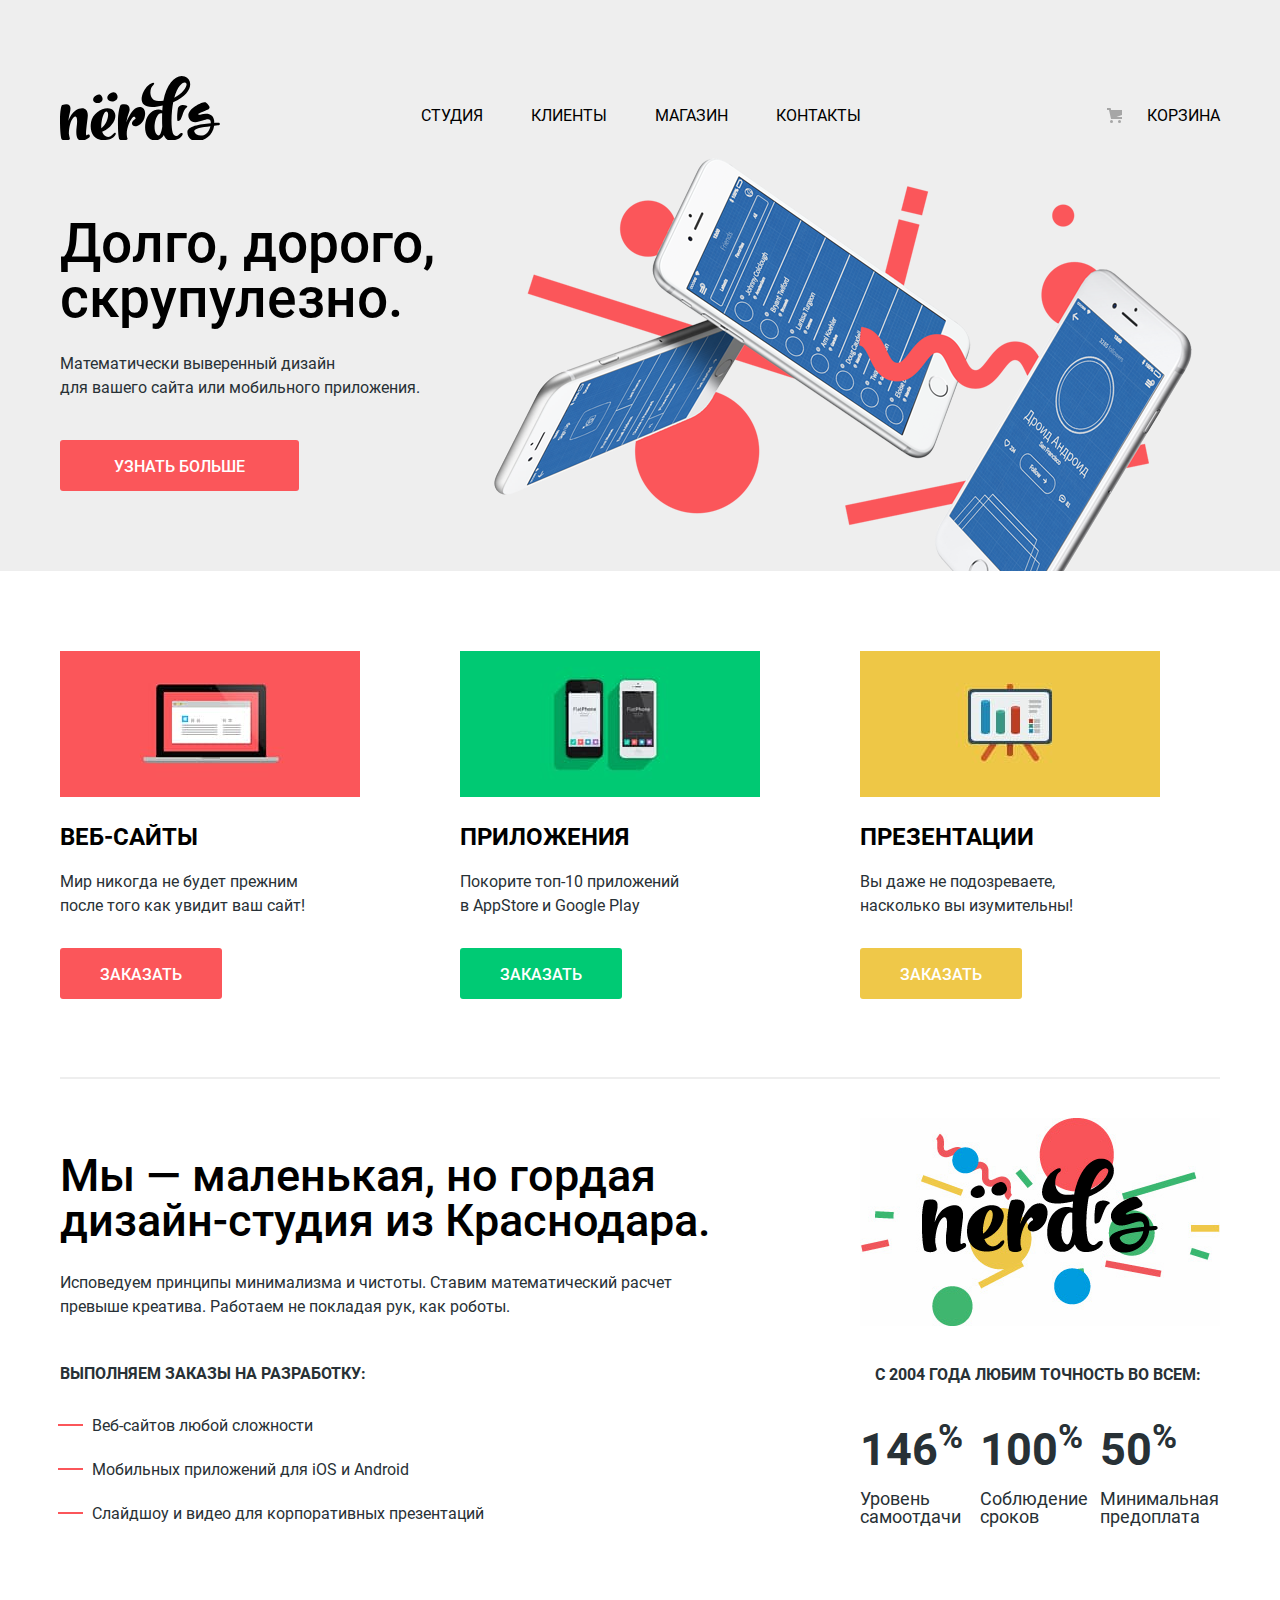
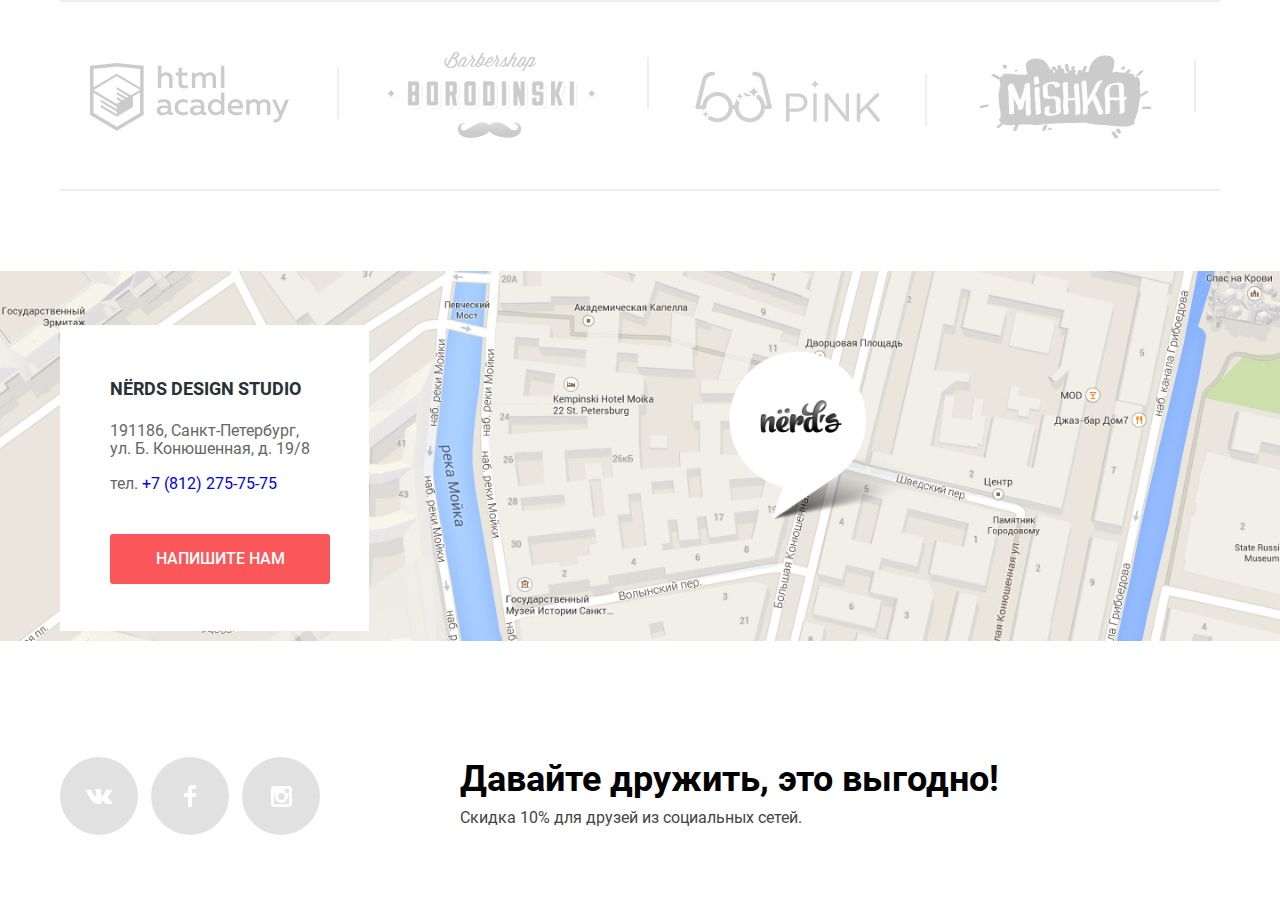
==== index.html @ da003e06 "Доработал index" ====
<!DOCTYPE html>
<html class="page" lang="ru">

<head>
  <meta charset="utf-8">
  <title>HTML Academy: Нёрдс</title>
  <link href="css/normalize.css" rel="stylesheet">
  <link href="css/style.css" rel="stylesheet">
</head>

<body class="page-body">
  <header class="main-header">
    <nav class="main-header__nav">
      <a class="main-header__logo">
        <img src="img/nerds-logo.svg" width="160" height="65" alt="Логотип нердс">
      </a>
      <ul class="main-nav">
        <li class="main-nav__item"><a class="main-nav__link" href="#">Студия</a></li>
        <li class="main-nav__item"><a class="main-nav__link" href="#">Клиенты</a></li>
        <li class="main-nav__item"><a class="main-nav__link" href="catalog.html">Магазин</a></li>
        <li class="main-nav__item"><a class="main-nav__link" href="#">Контакты</a></li>
      </ul>
      <a class="main-nav__user-cart main-nav__link" href="#">Корзина</a>
    </nav>
    <h1 class="visually-hidden">NЁRDS DESIGN STUDIO</h1>
    <!--здесь будет карусель-->
    <div class="carousel container">
      <!--Слайд 1-->
      <div class="carousel__slide carousel__slide-1">
        <div class="carousel__slide-content">
          <h2 class="carousel__slide-title">Долго, дорого, скрупулезно.</h2>
          <p class="carousel__slide-text">Математически выверенный дизайн<br> для&nbspвашего сайта или мобильного приложения.</p>
          <a class="button button--carousel" href="#">Узнать больше</a>
        </div>
      </div>
      <!--Слайд 2-->
      <div class="carousel__slide carousel__slide-2 visually-hidden">
        <div class="carousel__slide-content">
          <h2 class="carousel__slide-title">Любим математику как никто другой</h2>
          <p class="carousel__slide-text">Никакого креатива, только математические формулы для&nbspрасчета идеальных пропорций</p>
          <a class="button button-carousel" href="#">Узнать больше</a>
        </div>
      </div>
      <!--Слайд 3-->
      <div class="carousel__slide carousel__slide-3 visually-hidden">
        <div class="carousel__slide-content">
          <h2 class="carousel__slide-title">Только ночь, только хардкор</h2>
          <p class="carousel__slide-text">Работать днем, как все? Мы против этого. Ближе к&nbspполуночи работа только начинается.</p>
          <a class="button button-carousel" href="#">Узнать больше</a>
        </div>
      </div>
    </div>
  </header>

  <main class="container">

    <section class="works">
      <h2 class="visually-hidden">Виды работ</h2>
      <ul class="works__list">
        <li class="works__list-item works__list-item--web">
          <img class="works__list-img" src="img/illustration-1.jpg" width="300" height="146" alt="Веб-сайт">
          <h3 class="works__list-title">Веб-сайты</h3>
          <p class="works__list-text">Мир никогда не&nbspбудет прежним после того как увидит ваш сайт!</p>
          <a class="button button--web" href="#">Заказать</a>
        </li>
        <li class="works__list-item works__list-item--app">
          <img class="works__list-img" src="img/illustration-2.jpg" width="300" height="146" alt="Приложения на смартфонах">
          <h3 class="works__list-title">Приложения</h3>
          <p class="works__list-text">Покорите топ-10 приложений в&nbspAppStore и Google Play</p>
          <a class="button button--app" href="#">Заказать</a>
        </li>
        <li class="works__list-item works__list-item--presentation">
          <img class="works__list-img" src="img/illustration-3.jpg" width="300" height="146" alt="Презентация">
          <h3 class="works__list-title">Презентации</h3>
          <p class="works__list-text">Вы даже не&nbspподозреваете, насколько вы изумительны!</p>
          <a class="button button--presentation" href="#">Заказать</a>
        </li>
      </ul>
    </section>
    <div class="content-wrapper">
      <section class="description">
        <h2 class="visually-hidden">Описание</h2>

        <p class="description__title">Мы — маленькая, но гордая дизайн-студия из Краснодара.</p>
        <p class="description__text">Исповедуем принципы минимализма и чистоты. Ставим математический расчет превыше креатива. Работаем не покладая рук, как роботы.</p>
        <h3 class="description__list-title">Выполняем заказы на разработку:</h3>
        <ul class="description__list">
          <li class="description__list-item">Веб-сайтов любой сложности</li>
          <li class="description__list-item">Мобильных приложений для iOS и Android</li>
          <li class="description__list-item">Слайдшоу и видео для корпоративных презентаций</li>
        </ul>
      </section>
      <section class="features">
        <h2 class="visually-hidden">Преимущества</h2>
        <img class="features__img" src="img/nerds-illustration.png" width="360" height="208" alt="">
        <p class="features__title">С 2004 года любим точность во всем:</p>
        <ul class="features__list">
          <li class="features__list__item">
            <p class="features__list__grade">146<sup>%</%sup>
            </p>
            <p class="features__text">Уровень самоотдачи</p>
          </li>
          <li class="features__list__item">
            <p class="features__list__grade">100<sup>%</%sup>
            </p>
            <p class="features__text">Соблюдение сроков</p>
          </li>
          <li class="features__list__item">
            <p class="features__list__grade">50<sup>%</%sup>
            </p>
            <p class="features__text">Минимальная предоплата</p>
          </li>
        </ul>
      </section>
    </div>

    <section class="partners">
      <h2 class="visually-hidden">Ссылки на партнеров</h2>
      <ul class="partners__list">
        <li class="partners__list-item"><a class="partners__link" href="https://htmlacademy.ru/intensive/htmlcss"><img src="img/html-academy-logo.png" width="199" height="68" alt="Логотип HTML academy"></a></li>
        <li class="partners__list-item"><a class="partners__link" href="#"><img class="partners__img" src="img/borodinski-logo.png" width="209" height="90" alt="Логотип барбершоп Бородинский"></a></li>
        <li class="partners__list-item"><a class="partners__link" href="#"><img src="img/pink-app-logo.png" width="185" height="52" alt="Логотип Pink"></a></li>
        <li class="partners__list-item"><a class="partners__link" href="#"><img src="img/mishka-logo.png" width="173" height="84" alt="Логотип Mishka"></a>
        <li>
      </ul>
    </section>
  </main>

  <footer class="main-footer">
    <section class="contacts">
      <h2 class="visually-hidden">Контакты</h2>
      <div class="contacts__map">
        <!-- map -->
      </div>
      <div class="container">
        <div class="contacts__wrapper">
          <p class="contacts__title">Nёrds design studio</p>
          <p class="contacts__text">191186, Санкт-Петербург, <br>
            ул. Б. Конюшенная, д. 19/8</p>
          <p class="contacts__text">тел. <a class="contacts__phone" href="tel:+78122757575">+7 (812) 275-75-75</a></p>
          <a class="button contacts__button" href="#">Напишите нам</a>
        </div>
      </div>
    </section>

    <section class="social container">
      <h2 class="visually-hidden">Соцсети</h2>
      <ul class="social__links">
        <li class="social__links-item"><a class="social__links-link" href="https://vk.com" aria-label="ВКонтакте"><svg class="social__links-icon" width="27" height="15" fill="none" xmlns="http://www.w3.org/2000/svg">
              <path
                d="M16.138 11.51c.956-.309 2.18 2.04 3.483 2.939.978.681 1.727.534 1.727.534l3.473-.05s1.815-.112.957-1.554c-.071-.12-.503-1.069-2.585-3.022-2.177-2.043-1.882-1.712.739-5.244 1.597-2.153 2.236-3.468 2.036-4.028-.192-.539-1.365-.399-1.365-.399L20.69.713c-.381.001-.704.119-.851.515-.003.004-.621 1.666-1.445 3.079-1.741 2.989-2.436 3.148-2.724 2.961-.661-.433-.494-1.737-.494-2.664 0-2.897.432-4.105-.846-4.417-.427-.104-.739-.172-1.828-.182-1.392-.021-2.574 0-3.244.329-.445.223-.786.712-.579.74.26.035.843.16 1.155.586.401.552.389 1.789.389 1.789s.229 3.411-.54 3.834c-.528.29-1.25-.302-2.803-3.016-.793-1.388-1.392-2.922-1.392-2.922s-.116-.285-.326-.441c-.25-.185-.6-.244-.6-.244L.848.684S.29.7.085.946c-.182.218-.015.668-.015.668s2.909 6.881 6.203 10.347c3.02 3.182 6.452 2.971 6.452 2.971h1.555s.469-.054.709-.312c.224-.24.214-.691.214-.691s-.031-2.109.935-2.419z"
                fill="#fff" />
            </svg></a></li>


        <li class="social__links-item"><a class="social__links-link" href="https://www.facebook.com" aria-label="Facebook"><svg class="social__links-icon" width="12" height="22" fill="none" xmlns="http://www.w3.org/2000/svg">
              <path d="M12 4V0H8a4 4 0 00-4 4v4H0v4h4v10h4V12h4V8H8V4h4z" fill="#fff" />
            </svg></a></li>
        <li class="social__links-item"><a class="social__links-link insta-icon" href="https://www.instagram.com" aria-label="Instagram"><svg class="social__links-icon" width="21" height="21" fill="none" xmlns="http://www.w3.org/2000/svg">
              <path fill-rule="evenodd" clip-rule="evenodd"
                d="M3 0h15c1.65 0 3 1.35 3 3v15c0 1.65-1.35 3-3 3H3c-1.65 0-3-1.35-3-3V3c0-1.65 1.35-3 3-3zm11 10.5C14 8.57 12.43 7 10.5 7S7 8.57 7 10.5 8.57 14 10.5 14s3.5-1.57 3.5-3.5zM3 18V9h1.181c-.118.491-.18.995-.181 1.5a6.5 6.5 0 1013 0 6.451 6.451 0 00-.181-1.5H18v9H3zM14 7h4V3h-4v4z"
                fill="#fff" />
            </svg></a></li>

      </ul>
      <section class="social__offer">
        <h2 class="visually-hidden">Скидки</h2>
        <p class="social__offer-title">Давайте дружить, это выгодно!</p>
        <p class="social__offer-text">Скидка 10% для друзей из социальных сетей.</p>
      </section>
    </section>
  </footer>

  <section class="feedback visually-hidden">
    <h2 class="feedback__title">Напишите нам</h2>
    <label class="feedback__label">Ваше имя:<input class="feedback__text" type="text" name="name" placeholder="Имя Фамилия" required></label>
    <label class="feedback__label">Ваш e-mail:<input class="feedback__text" type="email" name="email" placeholder="email@example.com" required></label>
    <label class="feedback__label">Текст письма:<textarea class="feedback__text feedback__textarea" name="message" placeholder="В свободной форме"></textarea></label>
    <button class="button button--feedback" type="submit">Отправить</button><button class="feedback__close" aria-label="Закрыть" type="button"></button>
  </section>

</body>

</html>
---- css/style.css ----
/* Fonts */
@font-face {
  font-family: 'Roboto';
  font-style: normal;
  font-weight: 400;
  src: local('Roboto Regular'), local('Roboto-Regular'),
    url('../fonts/roboto.woff2') format('woff2'),
    url('../fonts/roboto.woff') format('woff');
}

@font-face {
  font-family: 'Roboto';
  font-style: normal;
  font-weight: 500;
  src: local('Roboto Medium'), local('Roboto-Medium'),
    url('../fonts/robotomedium.woff2') format('woff2'),
    url('../fonts/robotomedium.woff') format('woff');
}

@font-face {
  font-family: 'Roboto';
  font-style: normal;
  font-weight: 700;
  src: local('Roboto Bold'), local('Roboto-Bold'),
    url('../fonts/robotobold.woff2') format('woff2'),
    url('../fonts/robotobold.woff') format('woff');
}

/* Variables */
:root {
  --black: #000000;
  --regular-text: #283136;
  --pagination-active: #D5D5D5;
  --pagination-hover: #DFDFDF;
  --pagination-shadow: rgba(0, 1, 1, 0.1);
  --bg-grey: #EEEEEE;
  --social-links: #E1E1E1;
  --white: #FFFFFF;
  --white-transparent: rgba(255, 255, 255, 0.3);
  --btn: #FB565A;
  --btn-focus: #E74246;
  --btn-active: #D7373B;
  --btn-app: #00CA74;
  --btn-app-focus: #00BC6C;
  --btn-app-active: #00AA62;
  --btn-pres: #EFC849;
  --btn-pres-focus: #EAB534;
  --btn-pres-active: #E5A722;
  --product-top: #4D4D4D;
  --product-transparent: rgba(77, 77, 77, 0.1);
  --contacts-text: #666666;
  --social-offer: #444444;
  --shadow-button: rgba(0, 1, 1, 0.1);
  --shadow-text: rgba(0, 0, 0, 0.25);
  --shadow-feedback: rgba(0, 1, 1, 0.75);
  --border-feedback: #D7DCDE;
}

/* General */
body {
  margin: 0;
  padding: 0;
  margin-bottom: 40px;
  font-family: 'Roboto', Arial, sans-serif;
  font-size: 16px;
  line-height: 24px;
  font-weight: 400;
  color: var(--regular-text);
  background-color: var(--white);
  background-position: top center;
}

a {
  text-decoration: none;
}

img {
  max-width: 100%;
  height: auto;
}

.page {
  height: 100%;
}

.page-body {
  min-height: 100%;
  display: grid;
  grid-template-rows: min-content 1fr min-content;
  align-content: start;
}

.page-body__title-wrapper {
  padding-top: 72px;
  padding-bottom: 108px;
}

.page-body__title {
  margin: 0;
  font-size: 55px;
  font-weight: 700;
  line-height: 55px;
  text-align: center;
}

.container {
  width: 1160px;
  margin: 0 auto;
  padding: 0 10px;
}

.visually-hidden {
  visibility: hidden;
  position: absolute;
  clip: rect(0 0 0 0);
  width: 1px;
  height: 1px;
  margin: -1px;
}

/*buttons and links*/
.button {
  margin: 0;
  padding: 17px 40px 15px;
  font: inherit;
  font-weight: 500;
  line-height: 18px;
  text-align: center;
  color: var(--white);
  text-transform: uppercase;
  background-color: var(--btn);
  border-radius: 3px;
}

.button:hover,
.button:focus {
  background-color: var(--btn-focus);
}

.button:active {
  color: var(--white-transparent);
  background-color: var(--btn-active);
  box-shadow: inset 0 3px 0 0 var(--pagination-shadow);
}

.button--carousel {
  padding: 17px 54px 15px;
}

.button--app {
  background-color: var(--btn-app);
}

.button--app:hover,
.button--app:focus {
  background-color: var(--btn-app-focus);
}

.button--app:active {
  color: var(--white-transparent);
  background-color: var(--btn-app-active);
}

.button--presentation {
  background-color: var(--btn-pres);
}

.button--presentation:hover,
.button--presentation:focus {
  background-color: var(--btn-pres-focus);
}

.button--presentation:active {
  color: var(--white-transparent);
  background-color: var(--btn-pres-active);
}

.form-filters__button {
  width: 260px;
  color: var(--black);
  background-color: var(--bg-grey);
}

.contacts__button {
  margin-top: 38px;
}

.pagination-button {
  width: 50px;
  height: 50px;
  margin: 0 4px;
  padding: 8px 16px;
  color: var(--black);
  text-align: center;
  text-transform: uppercase;
  background-color: var(--bg-grey);
  border-radius: 3px;
  align-items: center;
}

.form-filters__button:hover,
.pagination-button:hover {
  background-color: var(--pagination-hover);
}

.form-filters__button:active,
.pagination-button:active {
  color: rgba(var(--black), 0.3);
  background-color: var(--pagination-active);
}

/* header*/
.main-header {
  padding-top: 75px;
  margin-bottom: 80px;
  background-color: var(--bg-grey);
}

.main-header__nav {
  display: grid;
  grid-template-columns: min-content 1fr min-content;
  width: 1160px;
  margin: 0 auto;
  padding: 0 10px;
}

.main-header__logo {
  width: 160px;
  height: 65px;
}

.main-header__logo:active {
  opacity: 0.3;
}

.main-nav {
  width: 440px;
  display: flex;
  flex-wrap: wrap;
  justify-self: center;
  justify-content: space-between;
  align-items: center;
  margin: 0;
  padding: 17px 60px 0 0;
  color: var(--black);
  list-style: none;
}

.main-nav__link {
  color: var(--black);
  text-transform: uppercase;
}

.main-nav__link:hover,
.main-nav__link:focus {
  color: var(--btn);
}

.main-nav__link:active {
  color: var(--black);
  opacity: 0.3;
}

.main-nav__link--current {
  position: relative;
}

.main-nav__link--current::after {
  position: absolute;
  content: "";
  left: 0;
  bottom: -13px;
  width: 100%;
  border-bottom: 2px solid var(--btn);
}

.main-nav__user-cart {
  justify-self: flex-end;
  align-self: center;
  position: relative;
  padding-left: 25px;
  padding-top: 17px;
}

.main-nav__user-cart::before {
  content: "";
  position: absolute;
  left: -15px;
  top: 21px;
  width: 15px;
  height: 15px;
  background-image: url(../img/cart-icon.svg);
  background-repeat: no-repeat;
}

/* carousel */
.carousel {
  position: relative;
  width: 1160px;
  min-height: 431px;
  background-color: var(--bg-grey);
}

.carousel__slide {
  top: 0;
  left: 0;
  width: 100%;
  min-height: 431px;
  background-position: 100% 0;
  background-repeat: no-repeat;
}

.carousel__slide-content {
  width: 520px;
  padding-top: 50px;
}

.carousel__slide-title {
  margin: 26px 0;
  font-size: 55px;
  font-weight: 500;
  line-height: 55px;
  color: var(--black);
}

.carousel__slide-text {
  max-width: 370px;
  margin-bottom: 55px;
}

.carousel__slide-1 {
  background-image: url(../img/nerds-index-slide1.png);
}

.carousel__slide-2 {
  background-image: url(../img/nerds-index-slide2.png);
}

.carousel__slide-3 {
  background-image: url(../img/nerds-index-slide3.png);
}

/* works */
.works {
  margin-bottom: 39px;
}

.works__list {
  margin: 0;
  padding: 0 0 90px 0;
  display: grid;
  grid-template-columns: repeat(3, 300px);
  column-gap: 100px;
  justify-content: start;
  list-style: none;
  border-bottom: 2px solid var(--bg-grey);
}

.works__list-title {
  max-width: 300px;
  margin: 0px;
  padding: 18px 0;
  font-size: 24px;
  font-weight: 700;
  line-height: 30px;
  text-transform: uppercase;
  color: var(--black);
}

.works__list-text {
  max-width: 260px;
  margin: 0 0 45px 0;
  padding: 0;
}

/* Description */
.content-wrapper {
  display: grid;
  grid-template-columns: 2fr 1fr;
  padding-bottom: 40px;
  margin-bottom: 50px;
  border-bottom: 2px solid var(--bg-grey);
}

.description {
  width: 660px;
  display: flex;
  flex-wrap: wrap;
}

.description__title {
  margin: 0;
  padding-top: 35px;
  font-size: 45px;
  font-weight: 500;
  line-height: 45px;
  color: var(--black);
}

.description__text {
  margin: 0;
}

.description__list-title {
  align-self: center;
  margin: 0;
  padding: 0;
  font-size: 16px;
  font-weight: 700;
  text-transform: uppercase;
}

.description__list {
  align-self: center;
  margin: 0;
  padding: 0;
  list-style: none;
}

.description__list-item {
  position: relative;
  padding-left: 32px;
  margin-bottom: 20px;
}

.description__list-item::before {
  content: "";
  position: absolute;
  top: 10px;
  left: -2px;
  width: 25px;
  height: 2px;
  background-color: var(--btn);
}

/* features */
.features {
  margin-left: auto;
  width: 360px;
}

.features__title {
  margin: 0;
  padding: 30px 0 0 15px;
  font-weight: 700;
  text-transform: uppercase;
}

.features__list {
  padding-left: 0;
  display: grid;
  grid-template-columns: repeat(3, 120px);
  justify-items: start;
  list-style: none;
}

.features__list__grade {
  margin: 0;
  padding-top: 35px;
  padding-bottom: 10px;
  font: var(--black);
  font-size: 45px;
  font-weight: 700;
  text-shadow: 0px 4px 4px var(shadow-text);
}

.features__text {
  font-size: 18px;
  font-weight: 400px;
  line-height: 18px;
}

.partners {
  padding-bottom: 40px;
  margin-bottom: 80px;
  border-bottom: 2px solid var(--bg-grey);
}

.partners__list {
  padding: 0;
  margin: 0;
  display: flex;
  flex-wrap: wrap;
  flex-direction: row;
  justify-content: space-between;
  align-content: center;
  list-style: none;
}

.partners__link {
  position: relative;
  opacity: 0.2;
}

.partners__link:hover,
.partners__link:focus {
  opacity: 1;
}

.partners__link:active {
  opacity: 0.1;
}

.partners__list-item {
  padding-left: 30px;
  position: relative;
  align-self: center;
}

.partners__list-item::after {
  content: "";
  position: absolute;
  top: 5%;
  right: -22%;
  width: 2px;
  height: 52px;
  margin-top: auto;
  margin-bottom: auto;
  background-color: var(--bg-grey);
}

.partners__list-item:last-child::after {
  content: "";
}

/*catalog*/
.page-catalog {
  display: grid;
  grid-template-columns: 260px 1fr;
  align-content: start;
}

.catalog {
  justify-self: end;
  width: 760px;
}

.catalog__title-wrapper {
  display: flex;
  justify-content: space-between;
  margin-bottom: 48px;
}

.catalog__title {
  margin: 0;
  width: 360px;
  font-size: 18px;
  font-weight: 700;
  line-height: 18px;
  color: var(--black);
  text-transform: uppercase;
}

.catalog__sort-wrapper {
  display: flex;
  align-items: center;
  width: 360px;
}

.catalog__sort-list {
  display: flex;
  flex-wrap: wrap;
  margin: 0;
  padding-left: 0;
  list-style: none;
}

.catalog__sort-item {
  padding-right: 25px;
  text-transform: uppercase;
}

.catalog__list {
  display: flex;
  flex-wrap: wrap;
  justify-content: space-between;
  margin: 0;
  padding-left: 0;
  padding-bottom: 72px;
  list-style: none;
}

.product-sample {
  position: relative;
  width: 360px;
  margin-bottom: 30px;
  border-top: 40px solid var(--product-transparent);
  border-radius: 3px;
}

.product-sample::before {
  content: "";
  position: absolute;
  left: 16px;
  top: -27px;
  width: 14px;
  height: 14px;
  border-radius: 50%;
  background-color: var(--white);
  box-shadow: 23px 0 0 var(--white), 46px 00 var(--white);
}

.product-sample:hover,
.product-sample:focus {
  border-top-color: var(--product-top);
}

.product-sample__img {
  width: 360px;
  height: 576px;
  padding: 0;
  border-bottom: 1px solid var(--bg-grey);
  border-radius: 0 0 3px 3px;
}

.product-sample__description {
  position: absolute;
  left: 0;
  right: 0;
  bottom: 0;
  padding: 11px 60px 30px;
  text-align: center;
  background-color: var(--bg-grey);
  opacity: 0;
  border-radius: 0 0 3px 3px;
}

.product-sample:hover .product-sample__description,
.product-sample:focus .product-sample__description {
  opacity: 1;
}

.product-sample__title {
  margin-top: 16px;
  margin-bottom: 16px;
  font-size: 18px;
  font-weight: 700;
  line-height: 30px;
  color: var(--black);
  text-transform: uppercase;
}

.product-sample__text {
  max-height: 380px;
  line-height: 18px;
  color: var(--contacts-text);
}

.product-sample__button {
  margin-top: 32px;
  padding: 17px 72px 15px;
}

/* form-filters */
.form-filters {
  width: 260px;
}

.form-filters__fieldset {
  margin: 0;
  padding: 0;
  border: 0;
}

.form-filters__radio,
.form-filters__checkbox {
  visibility: hidden;
}

.form-filters__label {
  position: relative;
  padding-left: 10px;
  line-height: 20px;
  /* cursor: pointer; */
}

.form-filters__label::before {
  position: absolute;
  content: "";
  left: -10px;
  background-repeat: no-repeat;
}

.form-filters__label-radio::before {
  width: 25px;
  height: 25px;
  background-image: url(../img/radio-off.svg);
}

.form-filters__radio:checked+.form-filters__label-radio::before {
  background-image: url(../img/radio-on.svg);
}

.form-filters__label-checkbox::before {
  width: 23px;
  height: 23px;
  background-image: url(../img/checkbox-off.svg);
}

.form-filters__checkbox:checked+.form-filters__label-checkbox::before {
  width: 25px;
  height: 23px;
  background-image: url(../img/checkbox-on.svg);
}

.form-filters__label:hover::before,
.form-filters__label:focus::before {
  opacity: 1;
}

.form-filters__label:disabled {
  opacity: 0.2;
}

/*footer*/
.main-footer {
  padding-bottom: 70px;
  display: grid;
  grid-template-rows: 2fr min-content;
}

.contacts {
  width: 100%;
  height: 416px;
  margin-bottom: 70px;
  background-image: url(../img/map_bg.png);
  background-repeat: no-repeat;
  background-size: 100%;
}

.contacts__wrapper {
  display: flex;
  flex-direction: column;
  justify-content: space-between;
  margin: 0;
  margin-top: 54px;
  padding: 49px 39px 47px 50px;
  width: 220px;
  height: 210px;
  background-color: var(--white);
}

.contacts__title {
  margin: 0;
  font-size: 18px;
  font-weight: 700;
  line-height: 30px;
  text-transform: uppercase;
}

.contacts__text {
  margin: 0;
  line-height: 18px;
  color: var(--contacts-text);
}

.contacts-phone {
  color: var(--contacts-text);
}

.contacts-phone:visited {
  color: var(--contacts-text);
}

.contacts__button {
  margin-top: 23px;
  padding: 16px 44px;
}

.social {
  display: grid;
  grid-template-columns: 1fr 2fr;
}

.social__links {
  display: flex;
  flex-wrap: wrap;
  margin: 0;
  padding-left: 0;
  width: 360px;
  list-style: none;
}

.social__links-item {
  margin-right: 13px;
}

.social__links-link:focus,
.social__links-link:hover {
  background-color: var(--btn-focus);
}

.social__links-link:active {
  background-color: var(--btn-active);
  box-shadow: inset 0px 3px 0px var(--shadow-button);
}

.social__links-link {
  display: flex;
  justify-content: center;
  align-items: center;
  width: 78px;
  height: 78px;
  border-radius: 50%;
  color: var(--white);
  background-color: var(--social-links);
}

.social__links-link:active .social__links-icon {
  opacity: 0.3;
}

.social__links-link--vk {
  background-image: url(../img/vk-icon.png);
}

.social__links-link--fb {
  background-image: url(../img/fb-icon.png);
}

.social__links-link--insta {
  background-image: url(../img/insta-icon.png);
}

.social__offer {
  padding-left: 20px;
  width: 760px;
}

.social__offer-title {
  margin-top: 4px;
  margin-bottom: 10px;
  font-size: 36px;
  line-height: 36px;
  font-weight: 700;
  line-height: 36px;
  color: var(--black);
}

.social__offer-text {
  margin-top: 4px;
  margin-bottom: 10px;
  font-size: 16px;
  line-height: 22px;
  color: var(--social-offer);
}

.feedback {
  display: flex;
  flex-wrap: wrap;
  justify-content: space-between;
  align-items: flex-start;
  padding: 70px 100px 85px;
  width: 761px;
  height: 436px;
  background-color: var(--white);
  box-shadow: 0 20px 40px var(--shadow-feedback);
}

.feedback__title {
  width: 100%;
  margin-bottom: 21px;
  font-size: 45px;
  font-weight: 700;
  line-height: 53px;
}

.feedback__label {
  margin: 16px 0;
  height: 50px;
  font-size: 16px;
  font-weight: 700;
  line-height: 18px;
}

.feedback__text {
  display: block;
  padding: 16px;
  width: 340px;
  margin: auto;
  border: 2px solid var(--border-feedback);
  border-radius: 3px;
}

.feedback__textarea {
  display: block;
  width: 727px;
  padding: 16px;
  margin-bottom: 1px;
  min-height: 118px;
  border: 2px solid var(--border-feedback);
  border-radius: 3px;
}

.button--feedback {
  display: block;
  align-self: flex-end;
  margin-top: 47px;
}

/* outline */
/* outline: 5px solid rgba(0, 255, 255, 0.3);
  outline-offset: -5px; */
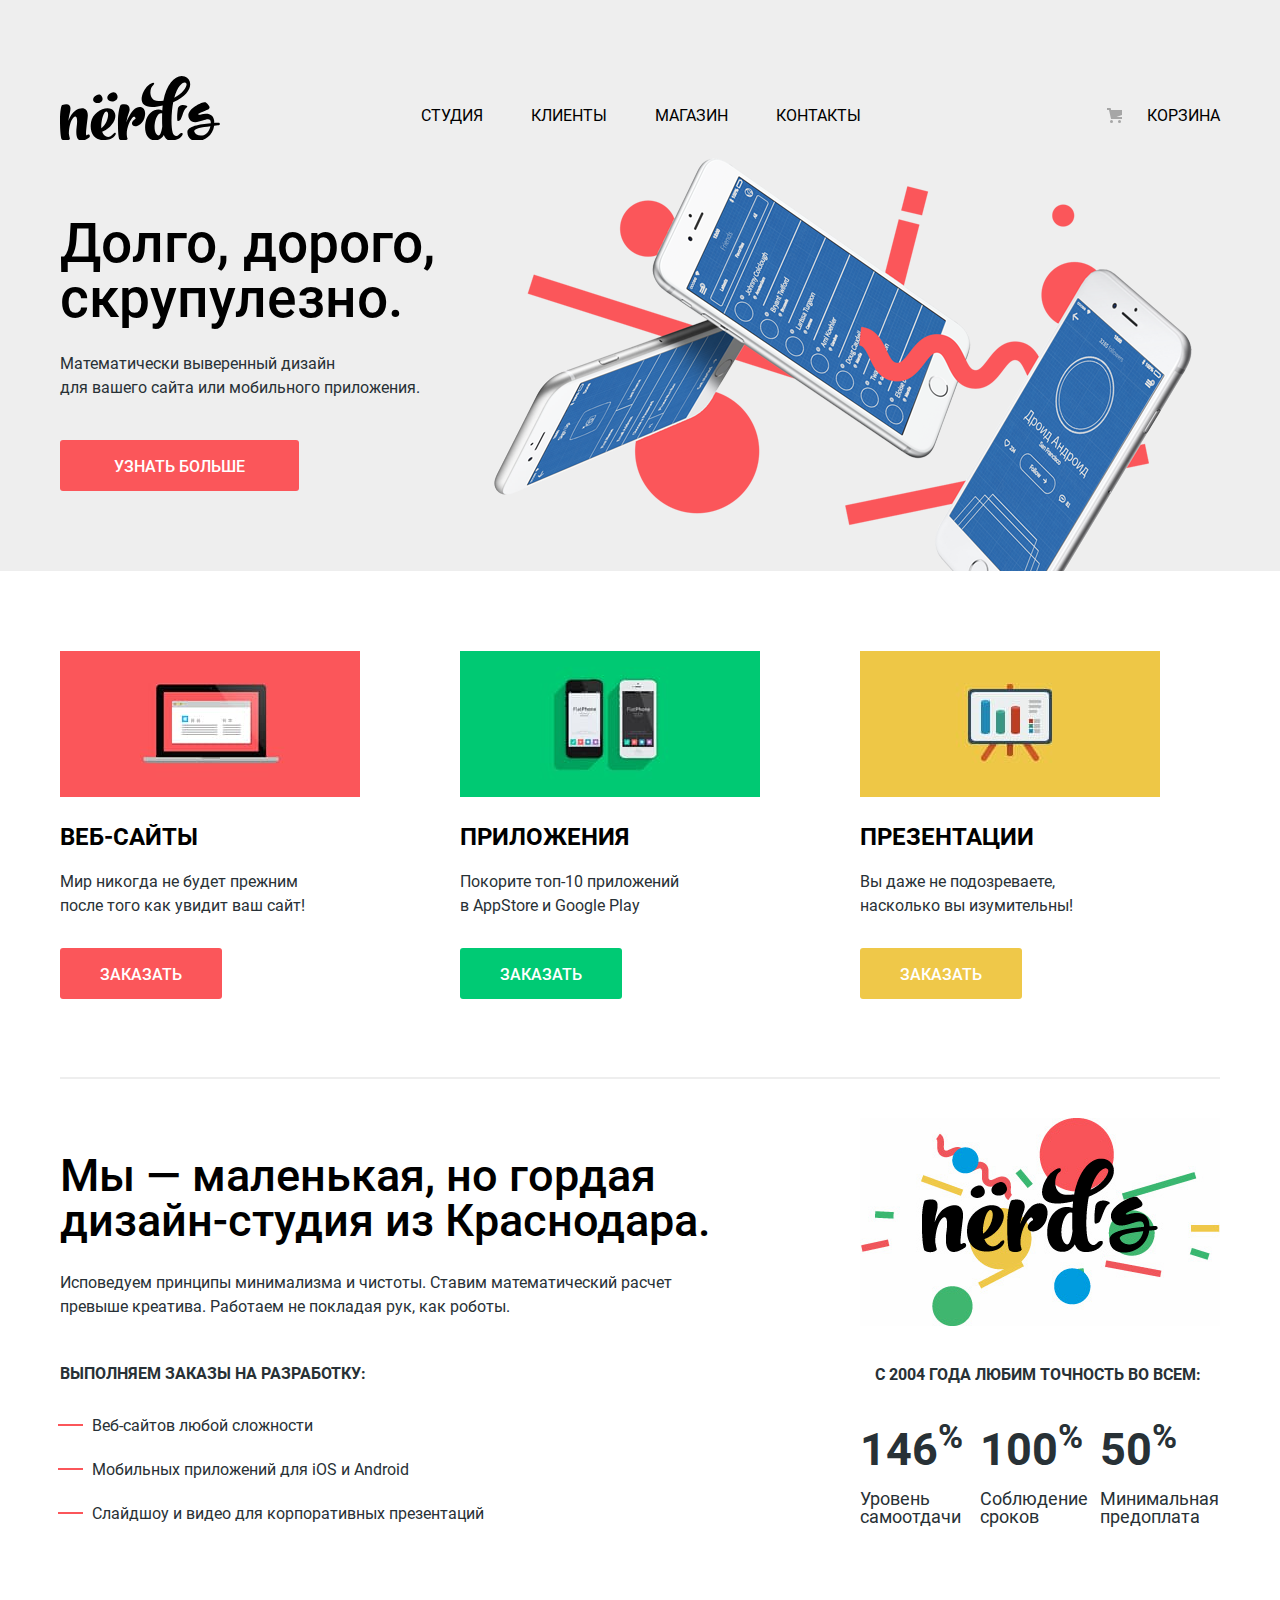
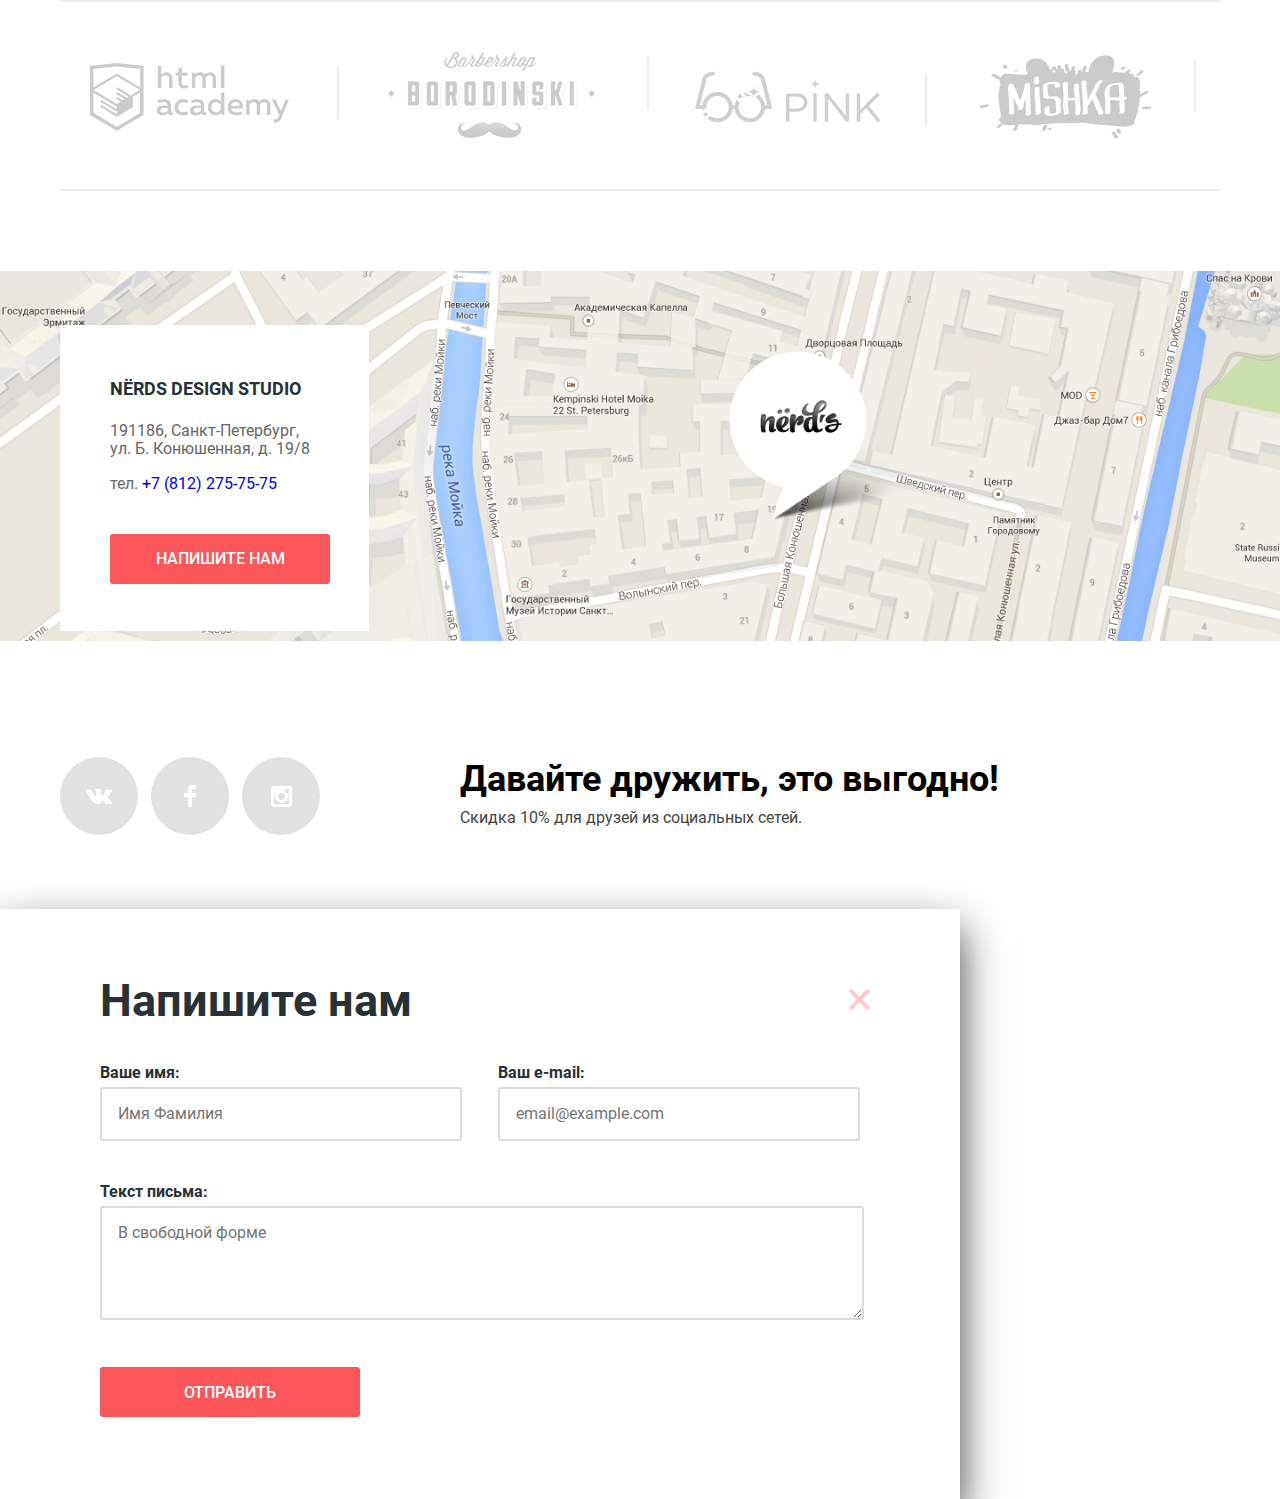
==== commit ddfa40f8: "Исправил модальное окно" ====
--- a/index.html
+++ b/index.html
@@ -25,11 +25,14 @@
     <h1 class="visually-hidden">NЁRDS DESIGN STUDIO</h1>
     <!--здесь будет карусель-->
     <div class="carousel container">
+      <div class="carousel__control">
+
+      </div>
       <!--Слайд 1-->
       <div class="carousel__slide carousel__slide-1">
         <div class="carousel__slide-content">
           <h2 class="carousel__slide-title">Долго, дорого, скрупулезно.</h2>
-          <p class="carousel__slide-text">Математически выверенный дизайн<br> для&nbspвашего сайта или мобильного приложения.</p>
+          <p class="carousel__slide-text">Математически выверенный дизайн<br> для&nbsp;вашего сайта или мобильного приложения.</p>
           <a class="button button--carousel" href="#">Узнать больше</a>
         </div>
       </div>
@@ -37,7 +40,7 @@
       <div class="carousel__slide carousel__slide-2 visually-hidden">
         <div class="carousel__slide-content">
           <h2 class="carousel__slide-title">Любим математику как никто другой</h2>
-          <p class="carousel__slide-text">Никакого креатива, только математические формулы для&nbspрасчета идеальных пропорций</p>
+          <p class="carousel__slide-text">Никакого креатива, только математические формулы для&nbsp;расчета идеальных пропорций</p>
           <a class="button button-carousel" href="#">Узнать больше</a>
         </div>
       </div>
@@ -45,7 +48,7 @@
       <div class="carousel__slide carousel__slide-3 visually-hidden">
         <div class="carousel__slide-content">
           <h2 class="carousel__slide-title">Только ночь, только хардкор</h2>
-          <p class="carousel__slide-text">Работать днем, как все? Мы против этого. Ближе к&nbspполуночи работа только начинается.</p>
+          <p class="carousel__slide-text">Работать днем, как все? Мы против этого. Ближе к&nbsp;полуночи работа только начинается.</p>
           <a class="button button-carousel" href="#">Узнать больше</a>
         </div>
       </div>
@@ -60,19 +63,19 @@
         <li class="works__list-item works__list-item--web">
           <img class="works__list-img" src="img/illustration-1.jpg" width="300" height="146" alt="Веб-сайт">
           <h3 class="works__list-title">Веб-сайты</h3>
-          <p class="works__list-text">Мир никогда не&nbspбудет прежним после того как увидит ваш сайт!</p>
+          <p class="works__list-text">Мир никогда не&nbsp;будет прежним после того как увидит ваш сайт!</p>
           <a class="button button--web" href="#">Заказать</a>
         </li>
         <li class="works__list-item works__list-item--app">
           <img class="works__list-img" src="img/illustration-2.jpg" width="300" height="146" alt="Приложения на смартфонах">
           <h3 class="works__list-title">Приложения</h3>
-          <p class="works__list-text">Покорите топ-10 приложений в&nbspAppStore и Google Play</p>
+          <p class="works__list-text">Покорите топ-10 приложений в&nbsp;AppStore и Google Play</p>
           <a class="button button--app" href="#">Заказать</a>
         </li>
         <li class="works__list-item works__list-item--presentation">
           <img class="works__list-img" src="img/illustration-3.jpg" width="300" height="146" alt="Презентация">
           <h3 class="works__list-title">Презентации</h3>
-          <p class="works__list-text">Вы даже не&nbspподозреваете, насколько вы изумительны!</p>
+          <p class="works__list-text">Вы даже не&nbsp;подозреваете, насколько вы изумительны!</p>
           <a class="button button--presentation" href="#">Заказать</a>
         </li>
       </ul>
@@ -96,18 +99,15 @@
         <p class="features__title">С 2004 года любим точность во всем:</p>
         <ul class="features__list">
           <li class="features__list__item">
-            <p class="features__list__grade">146<sup>%</%sup>
-            </p>
+            <p class="features__list__grade">146<sup>%</sup></p>
             <p class="features__text">Уровень самоотдачи</p>
           </li>
           <li class="features__list__item">
-            <p class="features__list__grade">100<sup>%</%sup>
-            </p>
+            <p class="features__list__grade">100<sup>%</sup></p>
             <p class="features__text">Соблюдение сроков</p>
           </li>
           <li class="features__list__item">
-            <p class="features__list__grade">50<sup>%</%sup>
-            </p>
+            <p class="features__list__grade">50<sup>%</sup></p>
             <p class="features__text">Минимальная предоплата</p>
           </li>
         </ul>
@@ -171,12 +171,15 @@
     </section>
   </footer>
 
-  <section class="feedback visually-hidden">
+  <section class="feedback">
     <h2 class="feedback__title">Напишите нам</h2>
-    <label class="feedback__label">Ваше имя:<input class="feedback__text" type="text" name="name" placeholder="Имя Фамилия" required></label>
-    <label class="feedback__label">Ваш e-mail:<input class="feedback__text" type="email" name="email" placeholder="email@example.com" required></label>
-    <label class="feedback__label">Текст письма:<textarea class="feedback__text feedback__textarea" name="message" placeholder="В свободной форме"></textarea></label>
-    <button class="button button--feedback" type="submit">Отправить</button><button class="feedback__close" aria-label="Закрыть" type="button"></button>
+    <div class="feedback__wrapper">
+      <label class="feedback__label">Ваше имя:<input class="feedback__text" type="text" name="name" placeholder="Имя Фамилия" required></label>
+      <label class="feedback__label">Ваш e-mail:<input class="feedback__text" type="email" name="email" placeholder="email@example.com" required></label>
+      <label class="feedback__label">Текст письма:<textarea class="feedback__text feedback__textarea" name="message" placeholder="В свободной форме"></textarea></label>
+      <button class="button button--feedback" type="submit">Отправить</button>
+    </div>
+    <button class="feedback__close" aria-label="Закрыть" type="button"></button>
   </section>
 
 </body>
--- a/css/style.css
+++ b/css/style.css
@@ -91,7 +91,7 @@
 }
 
 .page-body__title-wrapper {
-  padding-top: 72px;
+  padding-top: 78px;
   padding-bottom: 108px;
 }
 
@@ -269,7 +269,7 @@
   position: absolute;
   content: "";
   left: 0;
-  bottom: -13px;
+  bottom: -20px;
   width: 100%;
   border-bottom: 2px solid var(--btn);
 }
@@ -466,7 +466,7 @@
 
 .features__text {
   font-size: 18px;
-  font-weight: 400px;
+  font-weight: 400;
   line-height: 18px;
 }
 
@@ -846,28 +846,36 @@
 }
 
 .feedback {
-  display: flex;
-  flex-wrap: wrap;
-  justify-content: space-between;
-  align-items: flex-start;
-  padding: 70px 100px 85px;
-  width: 761px;
-  height: 436px;
+  position: relative;
+  width: 960px;
+  height: 590px;
   background-color: var(--white);
   box-shadow: 0 20px 40px var(--shadow-feedback);
 }
 
+.feedback__wrapper {
+  width: 760px;
+  height: 353px;
+  display: flex;
+  flex-wrap: wrap;
+  flex-direction: row;
+  justify-content: space-between;
+  padding-left: 100px;
+  padding-right: 100px;
+}
+
 .feedback__title {
-  width: 100%;
-  margin-bottom: 21px;
+  margin: 0;
+  margin-bottom: 37px;
+  padding-top: 65px;
+  padding-left: 100px;
   font-size: 45px;
   font-weight: 700;
   line-height: 53px;
 }
 
 .feedback__label {
-  margin: 16px 0;
-  height: 50px;
+  margin-bottom: 35px;
   font-size: 16px;
   font-weight: 700;
   line-height: 18px;
@@ -876,26 +884,46 @@
 .feedback__text {
   display: block;
   padding: 16px;
-  width: 340px;
-  margin: auto;
+  margin-top: 5px;
+  width: 326px;
   border: 2px solid var(--border-feedback);
   border-radius: 3px;
 }
 
 .feedback__textarea {
   display: block;
-  width: 727px;
+  width: 728px;
   padding: 16px;
-  margin-bottom: 1px;
-  min-height: 118px;
+  min-height: 78px;
   border: 2px solid var(--border-feedback);
   border-radius: 3px;
 }
 
 .button--feedback {
+  width: 260px;
   display: block;
   align-self: flex-end;
-  margin-top: 47px;
+  border: 0;
+}
+
+.feedback__close {
+  position: absolute;
+  top: 80px;
+  right: 90px;
+  width: 21px;
+  height: 21px;
+  opacity: 0.3;
+  border: 0;
+  background-color: transparent;
+  background-image: url(../img/close-cross.svg);
+}
+
+.feedback__close:hover {
+  opacity: 1;
+}
+
+.feedback__close:active {
+  opacity: 0.1;
 }
 
 /* outline */
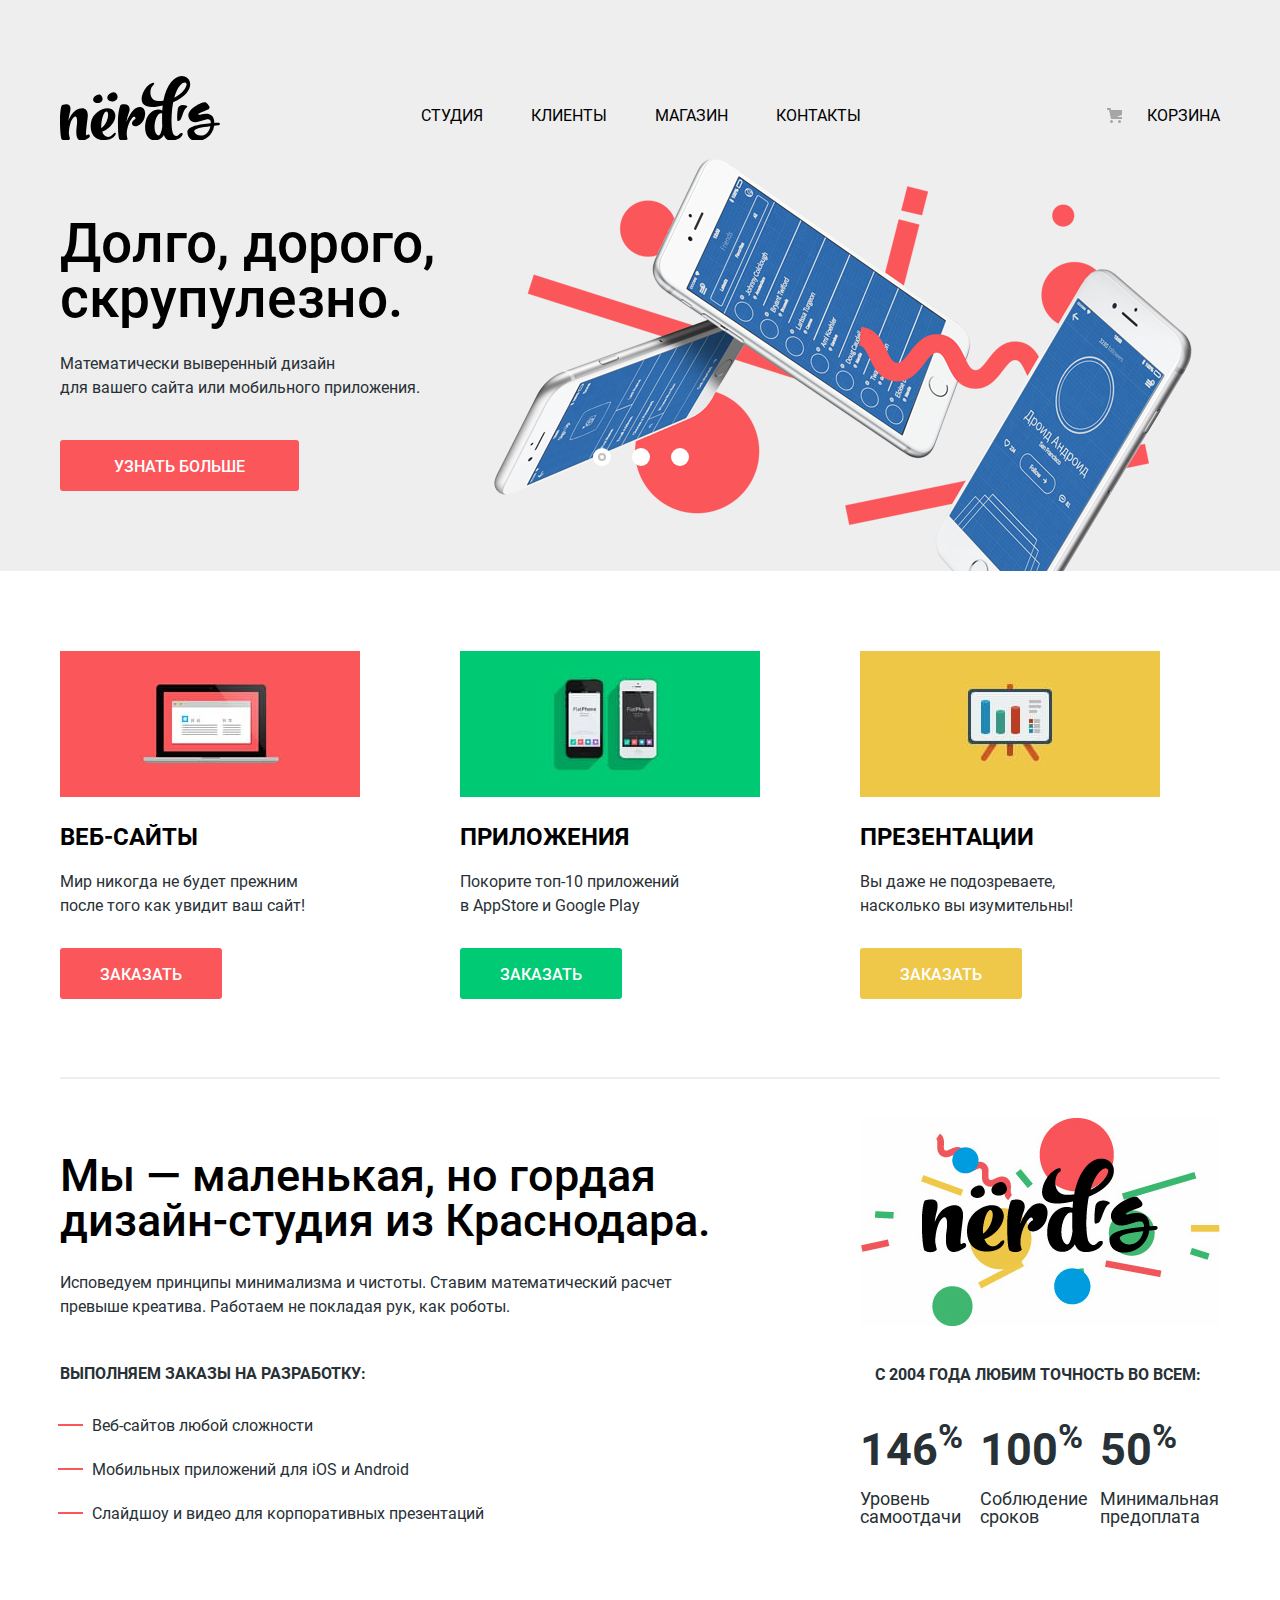
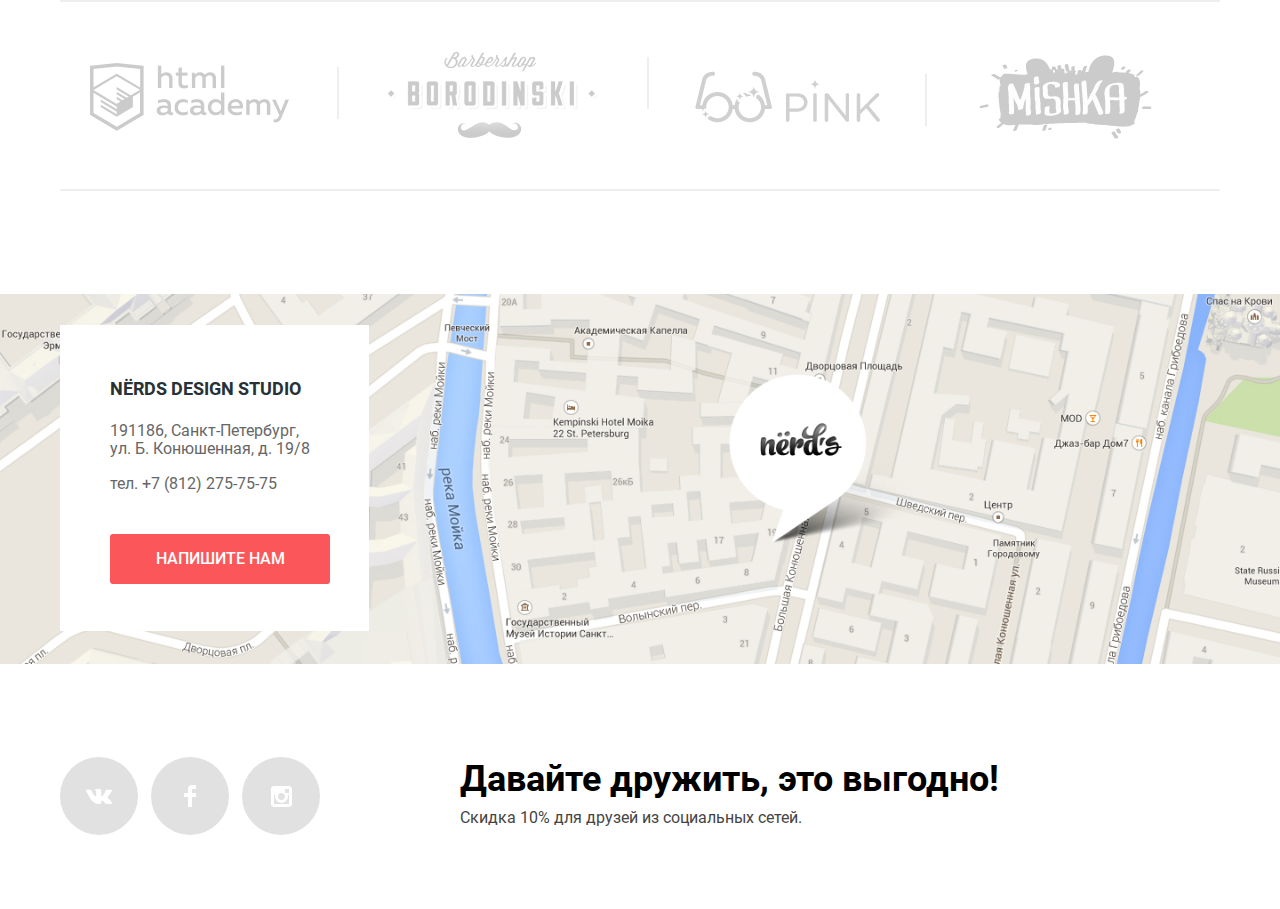
==== commit b191ed5e: "Доделал страницу каталога" ====
--- a/index.html
+++ b/index.html
@@ -25,8 +25,10 @@
     <h1 class="visually-hidden">NЁRDS DESIGN STUDIO</h1>
     <!--здесь будет карусель-->
     <div class="carousel container">
-      <div class="carousel__control">
-
+      <div class="carousel__controls">
+        <button class="carousel__controls-button carousel__controls-button--current" type="button" name="button"></button>
+        <button class="carousel__controls-button" type="button" name="button"></button>
+        <button class="carousel__controls-button" type="button" name="button"></button>
       </div>
       <!--Слайд 1-->
       <div class="carousel__slide carousel__slide-1">
@@ -172,8 +174,8 @@
   </footer>
 
   <section class="feedback">
-    <h2 class="feedback__title">Напишите нам</h2>
     <div class="feedback__wrapper">
+      <h2 class="feedback__title">Напишите нам</h2>
       <label class="feedback__label">Ваше имя:<input class="feedback__text" type="text" name="name" placeholder="Имя Фамилия" required></label>
       <label class="feedback__label">Ваш e-mail:<input class="feedback__text" type="email" name="email" placeholder="email@example.com" required></label>
       <label class="feedback__label">Текст письма:<textarea class="feedback__text feedback__textarea" name="message" placeholder="В свободной форме"></textarea></label>
--- a/css/style.css
+++ b/css/style.css
@@ -33,6 +33,7 @@
   --pagination-active: #D5D5D5;
   --pagination-hover: #DFDFDF;
   --pagination-shadow: rgba(0, 1, 1, 0.1);
+  --pagination-border: #DBDBDB;
   --bg-grey: #EEEEEE;
   --social-links: #E1E1E1;
   --white: #FFFFFF;
@@ -46,14 +47,18 @@
   --btn-pres: #EFC849;
   --btn-pres-focus: #EAB534;
   --btn-pres-active: #E5A722;
-  --product-top: #4D4D4D;
+  --scale: #D7DCDF;
+  --toggle: #ABABAB;
+  --product-border: #4D4D4D;
   --product-transparent: rgba(77, 77, 77, 0.1);
   --contacts-text: #666666;
   --social-offer: #444444;
   --shadow-button: rgba(0, 1, 1, 0.1);
-  --shadow-text: rgba(0, 0, 0, 0.25);
+  --shadow-range: rgba(0, 0, 0, 0.15);
   --shadow-feedback: rgba(0, 1, 1, 0.75);
+  --shadow-product: rgba(0, 1, 1, 0.25);
   --border-feedback: #D7DCDE;
+  --border-carousel-controls: #C1C1C1;
 }
 
 /* General */
@@ -118,7 +123,7 @@
   margin: -1px;
 }
 
-/*buttons and links*/
+/*buttons*/
 .button {
   margin: 0;
   padding: 17px 40px 15px;
@@ -147,6 +152,31 @@
   padding: 17px 54px 15px;
 }
 
+.carousel__controls-button {
+  position: relative;
+  margin-right: 17px;
+  width: 18px;
+  height: 18px;
+  background-color: var(--white);
+  border: 0;
+  border-radius: 50%;
+}
+
+.carousel__controls-button:last-child {
+  margin-right: 0;
+}
+
+.carousel__controls-button--current::after {
+  content: "";
+  position: absolute;
+  top: 5px;
+  left: 5px;
+  width: 4px;
+  height: 4px;
+  border-radius: 50%;
+  border: 2px solid var(--border-carousel-controls);
+}
+
 .button--app {
   background-color: var(--btn-app);
 }
@@ -179,6 +209,7 @@
   width: 260px;
   color: var(--black);
   background-color: var(--bg-grey);
+  border: 0;
 }
 
 .contacts__button {
@@ -188,14 +219,18 @@
 .pagination-button {
   width: 50px;
   height: 50px;
-  margin: 0 4px;
-  padding: 8px 16px;
+  margin-right: 11px;
+  align-self: center;
+  line-height: 50px;
   color: var(--black);
   text-align: center;
   text-transform: uppercase;
   background-color: var(--bg-grey);
   border-radius: 3px;
-  align-items: center;
+}
+
+.pagination-button__next {
+  min-width: 260px;
 }
 
 .form-filters__button:hover,
@@ -207,6 +242,13 @@
 .pagination-button:active {
   color: rgba(var(--black), 0.3);
   background-color: var(--pagination-active);
+}
+
+.pagination-button--current,
+.pagination-button--current:hover,
+.pagination-button--current:active {
+  background-color: var(--white);
+  box-shadow: inset 0 0 0 3px var(--pagination-border);
 }
 
 /* header*/
@@ -251,12 +293,22 @@
   text-transform: uppercase;
 }
 
+.product-sample__title--link {
+  font-size: 18px;
+  font-weight: 700;
+  line-height: 30px;
+  color: var(--black);
+  text-transform: uppercase;
+}
+
 .main-nav__link:hover,
-.main-nav__link:focus {
+.main-nav__link:focus,
+.product-sample__title--link:hover {
   color: var(--btn);
 }
 
-.main-nav__link:active {
+.main-nav__link:active,
+.product-sample__title--link:active {
   color: var(--black);
   opacity: 0.3;
 }
@@ -299,6 +351,15 @@
   width: 1160px;
   min-height: 431px;
   background-color: var(--bg-grey);
+}
+
+.carousel__controls {
+  position: absolute;
+  bottom: 105px;
+  left: 46%;
+  width: 96px;
+  height: 18px;
+  text-align: center;
 }
 
 .carousel__slide {
@@ -514,17 +575,16 @@
   right: -22%;
   width: 2px;
   height: 52px;
-  margin-top: auto;
-  margin-bottom: auto;
   background-color: var(--bg-grey);
 }
 
-.partners__list-item:last-child::after {
-  content: "";
+.partners__list-item:nth-child(4n)::after {
+  content: none;
 }
 
 /*catalog*/
 .page-catalog {
+  margin-top: -20px;
   display: grid;
   grid-template-columns: 260px 1fr;
   align-content: start;
@@ -533,12 +593,13 @@
 .catalog {
   justify-self: end;
   width: 760px;
+  padding-bottom: 60px
 }
 
 .catalog__title-wrapper {
   display: flex;
   justify-content: space-between;
-  margin-bottom: 48px;
+  margin-bottom: 53px;
 }
 
 .catalog__title {
@@ -555,6 +616,7 @@
   display: flex;
   align-items: center;
   width: 360px;
+  justify-content: space-between;
 }
 
 .catalog__sort-list {
@@ -567,7 +629,43 @@
 
 .catalog__sort-item {
   padding-right: 25px;
+  font-size: 14px;
+  line-height: 18px;
   text-transform: uppercase;
+  opacity: 0.3;
+  cursor: default;
+}
+
+.catalog__sort-button {
+  width: 16px;
+  height: 16px;
+  border: 0;
+  background-color: transparent;
+  background-repeat: no-repeat;
+  background-position: center;
+  opacity: 0.2;
+}
+
+.catalog__sort-button--decrease {
+  background-image: url(../img/icon-down-dir.png);
+}
+
+.catalog__sort-button--increase {
+  background-image: url(../img/icon-up-dir.svg);
+}
+
+.catalog__sort-button:hover,
+.catalog__sort-item:hover {
+  opacity: 0.6;
+}
+
+.catalog__sort-button:active,
+.catalog__sort-button--active,
+.catalog__sort-button--active:hover,
+.catalog__sort-item:active,
+.catalog__sort-item--active,
+.catalog__sort-item--active:hover {
+  opacity: 1;
 }
 
 .catalog__list {
@@ -576,13 +674,14 @@
   justify-content: space-between;
   margin: 0;
   padding-left: 0;
-  padding-bottom: 72px;
+  padding-bottom: 16px;
   list-style: none;
 }
 
 .product-sample {
   position: relative;
   width: 360px;
+  height: 578px;
   margin-bottom: 30px;
   border-top: 40px solid var(--product-transparent);
   border-radius: 3px;
@@ -597,12 +696,13 @@
   height: 14px;
   border-radius: 50%;
   background-color: var(--white);
-  box-shadow: 23px 0 0 var(--white), 46px 00 var(--white);
+  box-shadow: 23px 0 0 var(--white), 46px 0 0 var(--white);
 }
 
 .product-sample:hover,
 .product-sample:focus {
-  border-top-color: var(--product-top);
+  border-top-color: var(--product-border);
+  box-shadow: 0 6px 15px var(--shadow-product);
 }
 
 .product-sample__img {
@@ -618,7 +718,8 @@
   left: 0;
   right: 0;
   bottom: 0;
-  padding: 11px 60px 30px;
+  padding: 26px 52px 44px;
+  min-height: 161px;
   text-align: center;
   background-color: var(--bg-grey);
   opacity: 0;
@@ -631,17 +732,15 @@
 }
 
 .product-sample__title {
-  margin-top: 16px;
+  margin: 0px;
   margin-bottom: 16px;
-  font-size: 18px;
-  font-weight: 700;
-  line-height: 30px;
-  color: var(--black);
-  text-transform: uppercase;
 }
 
 .product-sample__text {
+  margin: 0;
+  margin-bottom: 45px;
   max-height: 380px;
+  font-weight: 400;
   line-height: 18px;
   color: var(--contacts-text);
 }
@@ -660,56 +759,186 @@
   margin: 0;
   padding: 0;
   border: 0;
-}
-
-.form-filters__radio,
-.form-filters__checkbox {
-  visibility: hidden;
+  display: flex;
+  flex-direction: column;
+  justify-content: space-evenly;
+}
+
+.form-filters__price {
+  margin-bottom: 48px;
+}
+
+.form-filters__grid-type {
+  min-height: 160px;
+  margin-bottom: 32px;
+}
+
+.form-filters__features {
+  min-height: 240px;
+}
+
+.form-filters__legend {
+  font-size: 18px;
+  font-weight: 700;
+  line-height: 30px;
+  text-transform: uppercase;
+}
+
+.range-filter {
+  width: 260px;
+  margin-top: 48px;
+}
+
+.range-controls {
+  position: relative;
+  height: 41px;
+  margin-bottom: 15px;
+  padding-top: 39px;
+  padding-right: 20px;
+  padding-left: 20px;
+  background-color: var(--bg-grey);
+  border-radius: 5px;
+}
+
+.range-controls .scale {
+  height: 2px;
+  background: var(--scale);
+}
+
+.range-controls .bar {
+  width: 70%;
+  height: 2px;
+  background: var(--btn-app);
+}
+
+.range-controls .toggle {
+  position: absolute;
+  top: 31px;
+  left: 0;
+  width: 4px;
+  height: 4px;
+  padding: 0;
+  border: 8px solid var(--white);
+  background-color: var(--toggle);
+  border-radius: 50%;
+  box-shadow: 0 2px 1px 0 var(--shadow-range);
+  cursor: pointer;
+}
+
+.range-controls .toggle-min {
+  left: 18px;
+}
+
+.range-controls .toggle-max {
+  left: 160px;
+}
+
+.price-controls {
+  display: flex;
+  justify-content: space-between;
+}
+
+.range-filter-price {
+  width: 60px;
+  padding: 10px;
+  margin-left: 10px;
+  text-align: center;
+  /* color: #283136; */
+  border: none;
+  border-radius: 5px;
+  background-color: var(--bg-grey);
+}
+
+.min-price,
+.max-price {
+  text-transform: uppercase;
 }
 
 .form-filters__label {
   position: relative;
-  padding-left: 10px;
+  padding-left: 20px;
   line-height: 20px;
   /* cursor: pointer; */
 }
 
-.form-filters__label::before {
+.form-filters__text {
+  margin-left: 16px;
+}
+
+.form-filters__label .form-filters__text::before {
+  margin-left: 10px;
   position: absolute;
   content: "";
   left: -10px;
+  top: -4px;
   background-repeat: no-repeat;
-}
-
-.form-filters__label-radio::before {
+  opacity: 0.3;
+}
+
+.form-filters__label .form-filters__text::after {
+  margin-left: 10px;
+  position: absolute;
+  content: "";
+  left: -10px;
+  top: -4px;
+  background-repeat: no-repeat;
+  opacity: 0.3;
+}
+
+.form-filters__label-radio .form-filters__text::before {
   width: 25px;
   height: 25px;
   background-image: url(../img/radio-off.svg);
 }
 
-.form-filters__radio:checked+.form-filters__label-radio::before {
+.form-filters__label-radio .form-filters__text::after {
+  width: 25px;
+  height: 25px;
   background-image: url(../img/radio-on.svg);
-}
-
-.form-filters__label-checkbox::before {
+  opacity: 0;
+}
+
+.form-filters__label-checkbox .form-filters__text::before {
   width: 23px;
   height: 23px;
   background-image: url(../img/checkbox-off.svg);
 }
 
-.form-filters__checkbox:checked+.form-filters__label-checkbox::before {
+.form-filters__label-checkbox .form-filters__text::after {
   width: 25px;
   height: 23px;
   background-image: url(../img/checkbox-on.svg);
-}
-
-.form-filters__label:hover::before,
-.form-filters__label:focus::before {
+  opacity: 0;
+}
+
+.form-filters__radio:checked+.form-filters__text::after,
+.form-filters__checkbox:checked+.form-filters__text::after {
+  opacity: 0.3;
+}
+
+.form-filters__radio:checked+.form-filters__text::before,
+.form-filters__checkbox:checked+.form-filters__text::before {
+  opacity: 0;
+}
+
+.form-filters__radio:checked:hover+.form-filters__text::after,
+.form-filters__checkbox:checked:hover+.form-filters__text::after {
   opacity: 1;
 }
 
-.form-filters__label:disabled {
-  opacity: 0.2;
+.form-filters__label:hover .form-filters__text::before,
+.form-filters__label:focus .form-filters__text::before {
+  opacity: 1;
+}
+
+.form-filters__label:disabled .form-filters__text {
+  opacity: 0.1;
+}
+
+.pagination {
+  display: flex;
+  flex-direction: row;
+  align-self: center;
 }
 
 /*footer*/
@@ -726,6 +955,7 @@
   background-image: url(../img/map_bg.png);
   background-repeat: no-repeat;
   background-size: 100%;
+  background-position: center;
 }
 
 .contacts__wrapper {
@@ -754,7 +984,7 @@
   color: var(--contacts-text);
 }
 
-.contacts-phone {
+.contacts__phone {
   color: var(--contacts-text);
 }
 
@@ -846,6 +1076,7 @@
 }
 
 .feedback {
+  display: none;
   position: relative;
   width: 960px;
   height: 590px;
@@ -853,9 +1084,18 @@
   box-shadow: 0 20px 40px var(--shadow-feedback);
 }
 
+.feedback--active {
+  display: block;
+  transform: translate(50%, 50%);
+  position: fixed;
+  bottom: 50%;
+  right: 50%;
+}
+
 .feedback__wrapper {
   width: 760px;
   height: 353px;
+  padding-top: 65px;
   display: flex;
   flex-wrap: wrap;
   flex-direction: row;
@@ -867,8 +1107,7 @@
 .feedback__title {
   margin: 0;
   margin-bottom: 37px;
-  padding-top: 65px;
-  padding-left: 100px;
+  width: 100%;
   font-size: 45px;
   font-weight: 700;
   line-height: 53px;
@@ -886,8 +1125,17 @@
   padding: 16px;
   margin-top: 5px;
   width: 326px;
-  border: 2px solid var(--border-feedback);
+  border: 2px solid var(--black);
   border-radius: 3px;
+  opacity: 0.2;
+}
+
+.feedback__text:hover {
+  opacity: 0.4
+}
+
+.feedback__text:focus {
+  opacity: 1;
 }
 
 .feedback__textarea {
@@ -895,8 +1143,6 @@
   width: 728px;
   padding: 16px;
   min-height: 78px;
-  border: 2px solid var(--border-feedback);
-  border-radius: 3px;
 }
 
 .button--feedback {
@@ -922,6 +1168,10 @@
   opacity: 1;
 }
 
+.feedback__text--error {
+  border-color: var(--btn-focus);
+}
+
 .feedback__close:active {
   opacity: 0.1;
 }
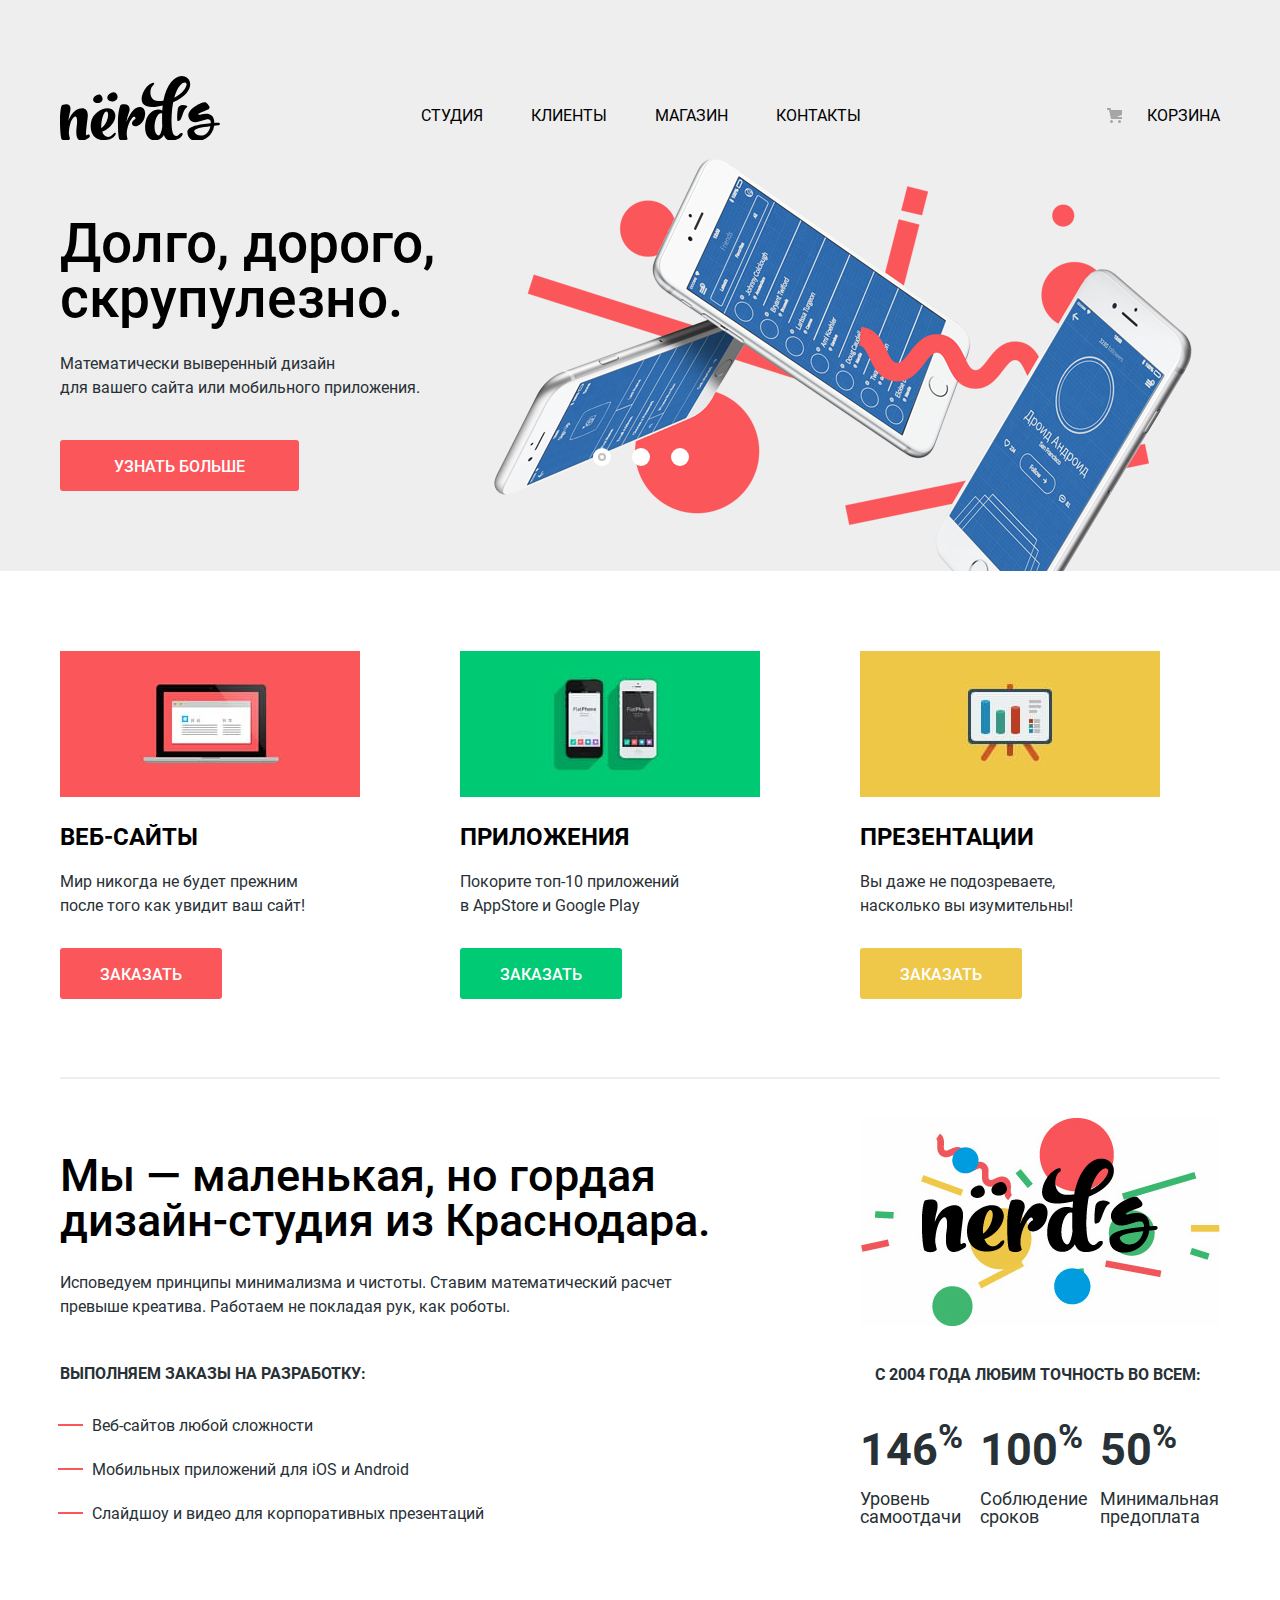
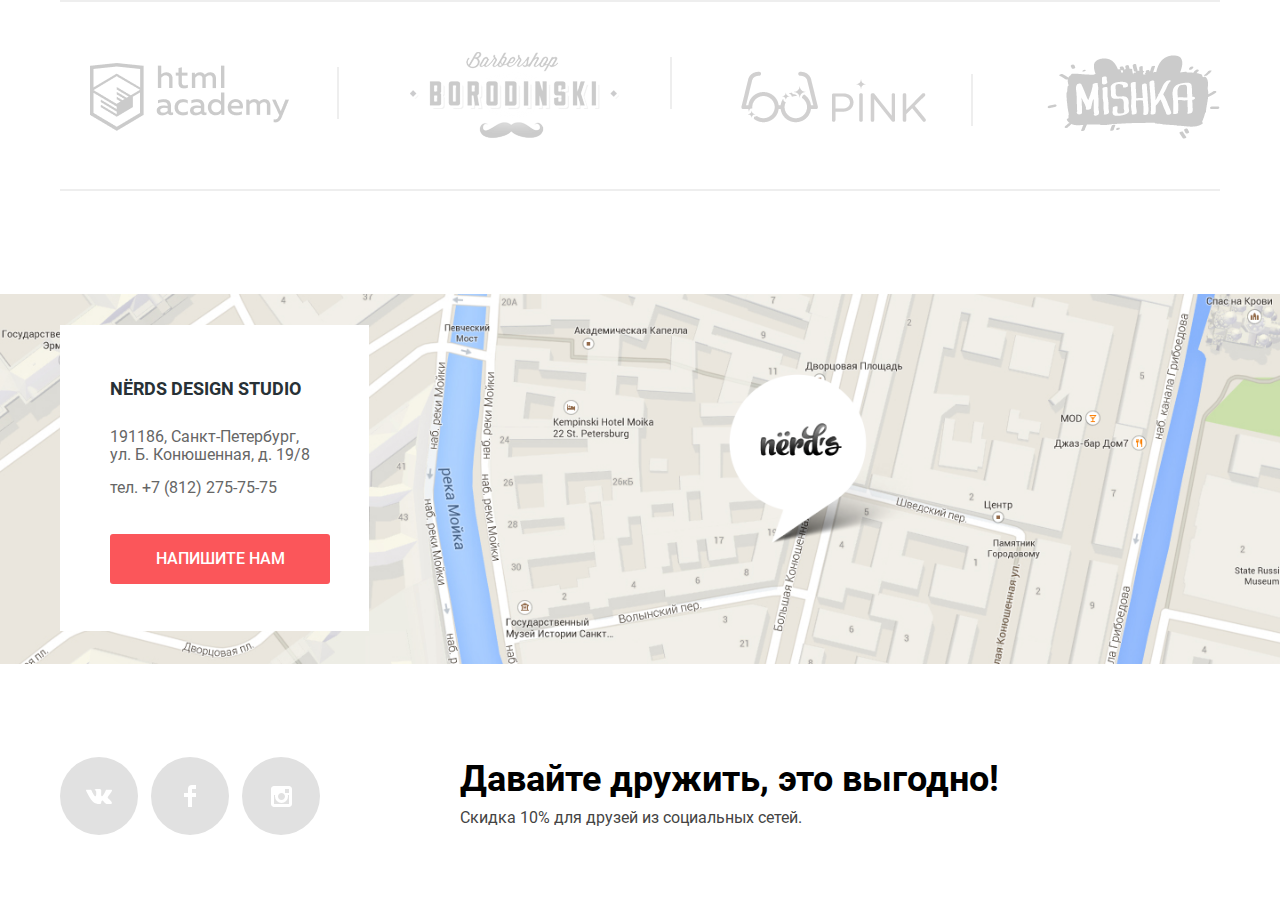
==== commit f2b79724: "Подкорректировал каталог" ====
--- a/index.html
+++ b/index.html
@@ -122,8 +122,7 @@
         <li class="partners__list-item"><a class="partners__link" href="https://htmlacademy.ru/intensive/htmlcss"><img src="img/html-academy-logo.png" width="199" height="68" alt="Логотип HTML academy"></a></li>
         <li class="partners__list-item"><a class="partners__link" href="#"><img class="partners__img" src="img/borodinski-logo.png" width="209" height="90" alt="Логотип барбершоп Бородинский"></a></li>
         <li class="partners__list-item"><a class="partners__link" href="#"><img src="img/pink-app-logo.png" width="185" height="52" alt="Логотип Pink"></a></li>
-        <li class="partners__list-item"><a class="partners__link" href="#"><img src="img/mishka-logo.png" width="173" height="84" alt="Логотип Mishka"></a>
-        <li>
+        <li class="partners__list-item"><a class="partners__link" href="#"><img src="img/mishka-logo.png" width="173" height="84" alt="Логотип Mishka"></a></li>
       </ul>
     </section>
   </main>
@@ -176,7 +175,7 @@
   <section class="feedback">
     <div class="feedback__wrapper">
       <h2 class="feedback__title">Напишите нам</h2>
-      <label class="feedback__label">Ваше имя:<input class="feedback__text" type="text" name="name" placeholder="Имя Фамилия" required></label>
+      <label class="feedback__label">Ваше имя:<input class="feedback__text" type="text" name="name" placeholder="Имя Фамилия" autofocus required></label>
       <label class="feedback__label">Ваш e-mail:<input class="feedback__text" type="email" name="email" placeholder="email@example.com" required></label>
       <label class="feedback__label">Текст письма:<textarea class="feedback__text feedback__textarea" name="message" placeholder="В свободной форме"></textarea></label>
       <button class="button button--feedback" type="submit">Отправить</button>
@@ -184,6 +183,8 @@
     <button class="feedback__close" aria-label="Закрыть" type="button"></button>
   </section>
 
+<script src="js/script.js"></script>
+
 </body>
 
 </html>
--- a/css/style.css
+++ b/css/style.css
@@ -91,6 +91,7 @@
 .page-body {
   min-height: 100%;
   display: grid;
+  grid-template-rows: -webkit-min-content 1fr -webkit-min-content;
   grid-template-rows: min-content 1fr min-content;
   align-content: start;
 }
@@ -260,6 +261,7 @@
 
 .main-header__nav {
   display: grid;
+  grid-template-columns: -webkit-min-content 1fr -webkit-min-content;
   grid-template-columns: min-content 1fr min-content;
   width: 1160px;
   margin: 0 auto;
@@ -411,6 +413,7 @@
   padding: 0 0 90px 0;
   display: grid;
   grid-template-columns: repeat(3, 300px);
+  -moz-column-gap: 100px;
   column-gap: 100px;
   justify-content: start;
   list-style: none;
@@ -599,7 +602,7 @@
 .catalog__title-wrapper {
   display: flex;
   justify-content: space-between;
-  margin-bottom: 53px;
+  margin-bottom: 60px;
 }
 
 .catalog__title {
@@ -674,7 +677,7 @@
   justify-content: space-between;
   margin: 0;
   padding-left: 0;
-  padding-bottom: 16px;
+  padding-bottom: 25px;
   list-style: none;
 }
 
@@ -733,7 +736,7 @@
 
 .product-sample__title {
   margin: 0px;
-  margin-bottom: 16px;
+  margin-bottom: 10px;
 }
 
 .product-sample__text {
@@ -757,20 +760,20 @@
 
 .form-filters__fieldset {
   margin: 0;
+  margin-bottom: 32px;
   padding: 0;
   border: 0;
   display: flex;
   flex-direction: column;
-  justify-content: space-evenly;
+  /* justify-content: space-evenly; */
 }
 
 .form-filters__price {
-  margin-bottom: 48px;
+  margin-bottom: 53px;
 }
 
 .form-filters__grid-type {
   min-height: 160px;
-  margin-bottom: 32px;
 }
 
 .form-filters__features {
@@ -778,6 +781,7 @@
 }
 
 .form-filters__legend {
+  margin-bottom: 13px;
   font-size: 18px;
   font-weight: 700;
   line-height: 30px;
@@ -786,7 +790,7 @@
 
 .range-filter {
   width: 260px;
-  margin-top: 48px;
+  margin-top: 30px;
 }
 
 .range-controls {
@@ -843,7 +847,6 @@
   padding: 10px;
   margin-left: 10px;
   text-align: center;
-  /* color: #283136; */
   border: none;
   border-radius: 5px;
   background-color: var(--bg-grey);
@@ -856,6 +859,7 @@
 
 .form-filters__label {
   position: relative;
+  margin-bottom: 20px;
   padding-left: 20px;
   line-height: 20px;
   /* cursor: pointer; */
@@ -870,7 +874,7 @@
   position: absolute;
   content: "";
   left: -10px;
-  top: -4px;
+  top: 0;
   background-repeat: no-repeat;
   opacity: 0.3;
 }
@@ -880,7 +884,7 @@
   position: absolute;
   content: "";
   left: -10px;
-  top: -4px;
+  top: 0;
   background-repeat: no-repeat;
   opacity: 0.3;
 }
@@ -917,21 +921,27 @@
 }
 
 .form-filters__radio:checked+.form-filters__text::before,
-.form-filters__checkbox:checked+.form-filters__text::before {
+.form-filters__checkbox:checked+.form-filters__text::before,
+.form-filters__radio:checked:hover+.form-filters__text::before,
+.form-filters__checkbox:checked:hover+.form-filters__text::before,
+.form-filters__radio:checked:disabled+.form-filters__text::before,
+.form-filters__checkbox:checked:disabled+.form-filters__text::before,
+.form-filters__radio:disabled+.form-filters__text::after,
+.form-filters__checkbox:disabled+.form-filters__text::after {
   opacity: 0;
 }
 
 .form-filters__radio:checked:hover+.form-filters__text::after,
-.form-filters__checkbox:checked:hover+.form-filters__text::after {
-  opacity: 1;
-}
-
+.form-filters__checkbox:checked:hover+.form-filters__text::after,
 .form-filters__label:hover .form-filters__text::before,
 .form-filters__label:focus .form-filters__text::before {
   opacity: 1;
 }
 
-.form-filters__label:disabled .form-filters__text {
+.form-filters__radio:disabled+.form-filters__text::before,
+.form-filters__checkbox:disabled+.form-filters__text::before,
+.form-filters__radio:checked:disabled+.form-filters__text::after,
+.form-filters__checkbox:checked:disabled+.form-filters__text::after {
   opacity: 0.1;
 }
 
@@ -945,6 +955,7 @@
 .main-footer {
   padding-bottom: 70px;
   display: grid;
+  grid-template-rows: 2fr -webkit-min-content;
   grid-template-rows: 2fr min-content;
 }
 
@@ -972,6 +983,7 @@
 
 .contacts__title {
   margin: 0;
+  margin-bottom: 10px;
   font-size: 18px;
   font-weight: 700;
   line-height: 30px;
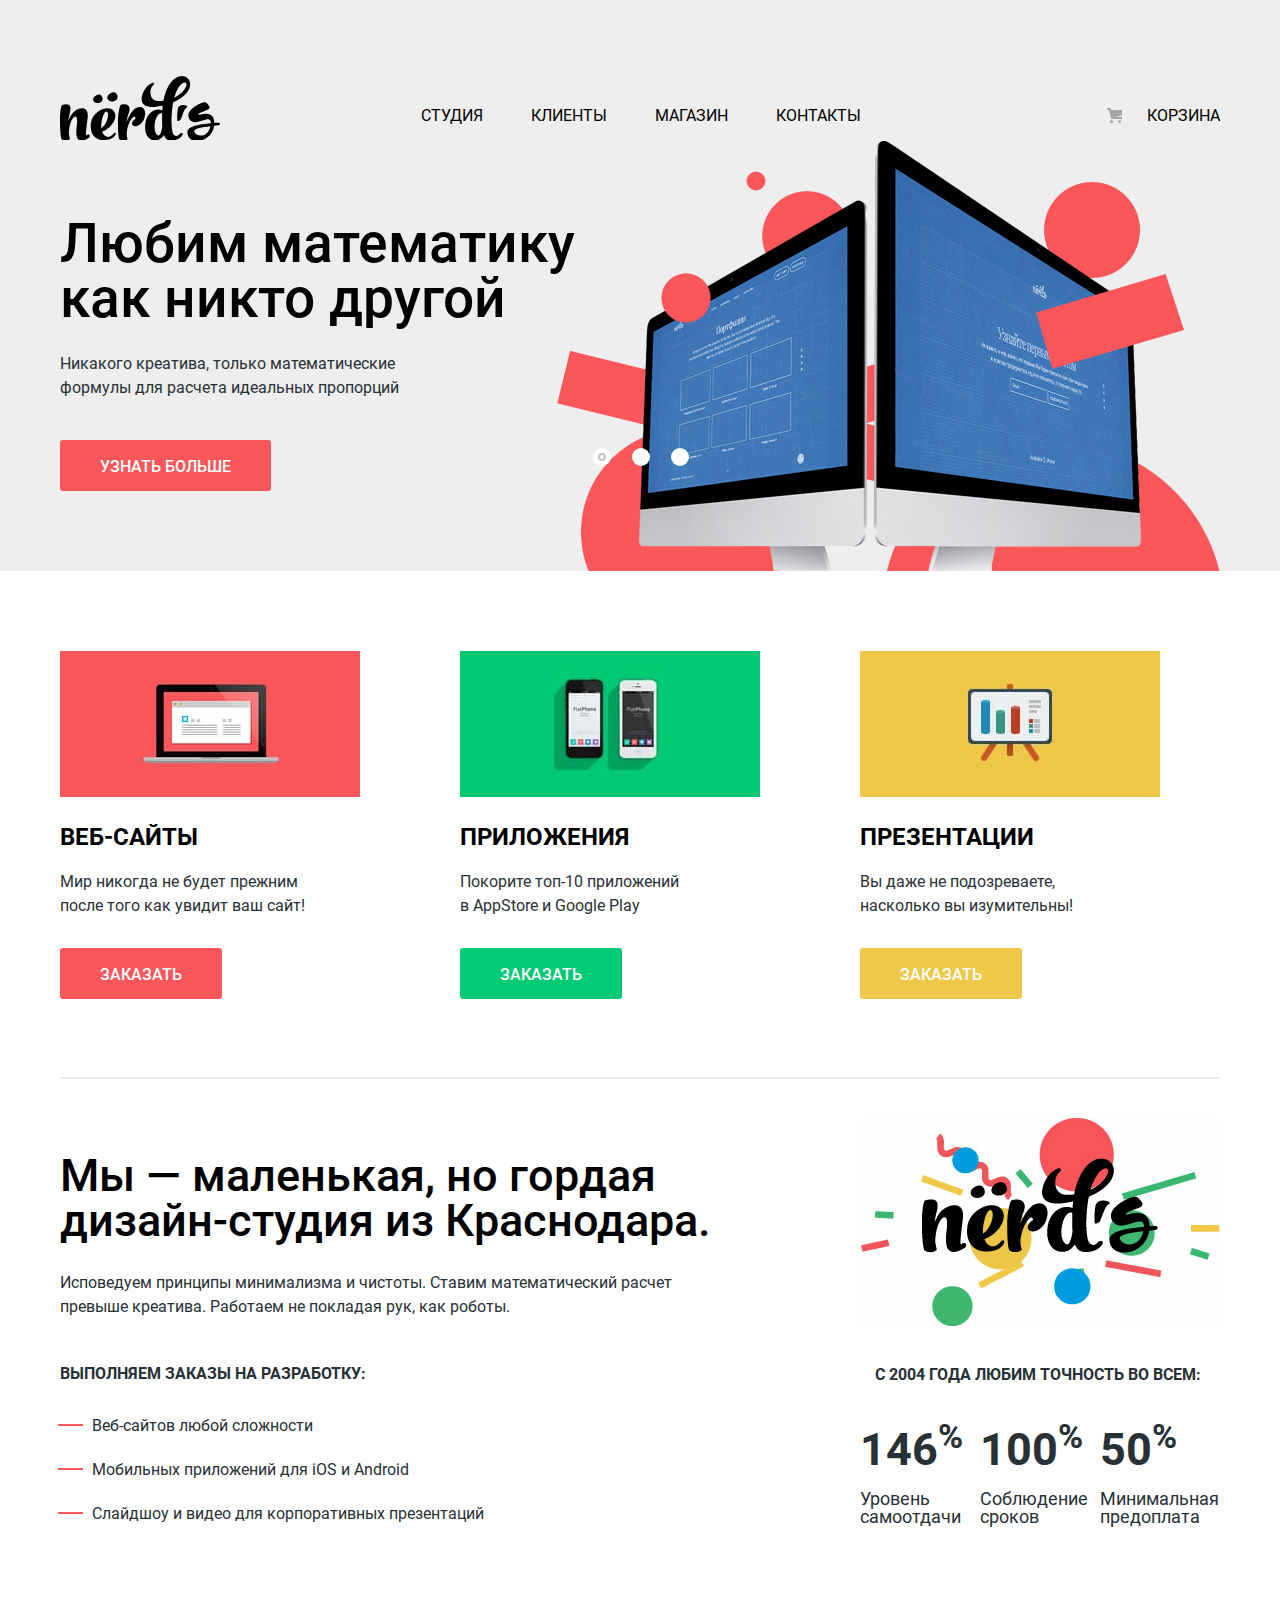
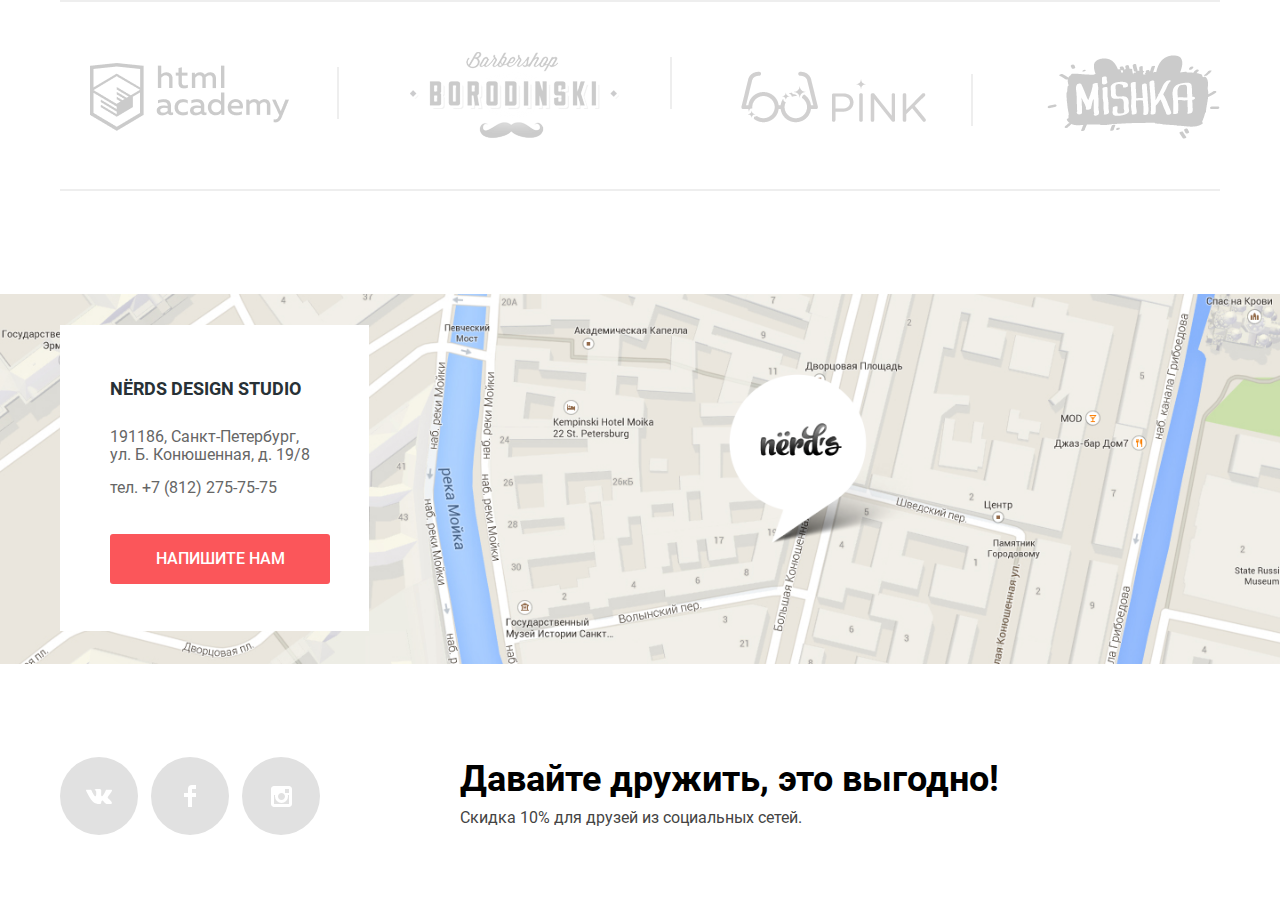
==== commit 90efada4: "Небольшие доработки" ====
--- a/index.html
+++ b/index.html
@@ -31,7 +31,7 @@
         <button class="carousel__controls-button" type="button" name="button"></button>
       </div>
       <!--Слайд 1-->
-      <div class="carousel__slide carousel__slide-1">
+      <div class="carousel__slide carousel__slide-1 visually-hidden">
         <div class="carousel__slide-content">
           <h2 class="carousel__slide-title">Долго, дорого, скрупулезно.</h2>
           <p class="carousel__slide-text">Математически выверенный дизайн<br> для&nbsp;вашего сайта или мобильного приложения.</p>
@@ -39,7 +39,7 @@
         </div>
       </div>
       <!--Слайд 2-->
-      <div class="carousel__slide carousel__slide-2 visually-hidden">
+      <div class="carousel__slide carousel__slide-2">
         <div class="carousel__slide-content">
           <h2 class="carousel__slide-title">Любим математику как никто другой</h2>
           <p class="carousel__slide-text">Никакого креатива, только математические формулы для&nbsp;расчета идеальных пропорций</p>
@@ -172,18 +172,23 @@
     </section>
   </footer>
 
+
+  <!-- <div class="feedback__overlay overlay"> -->
   <section class="feedback">
     <div class="feedback__wrapper">
       <h2 class="feedback__title">Напишите нам</h2>
-      <label class="feedback__label">Ваше имя:<input class="feedback__text" type="text" name="name" placeholder="Имя Фамилия" autofocus required></label>
-      <label class="feedback__label">Ваш e-mail:<input class="feedback__text" type="email" name="email" placeholder="email@example.com" required></label>
-      <label class="feedback__label">Текст письма:<textarea class="feedback__text feedback__textarea" name="message" placeholder="В свободной форме"></textarea></label>
-      <button class="button button--feedback" type="submit">Отправить</button>
+      <form class="feedback__form" action="https://echo.htmlacademy.ru" method="post">
+        <label class="feedback__label">Ваше имя:<input class="feedback__text" type="text" name="name" placeholder="Имя Фамилия" required></label>
+        <label class="feedback__label">Ваш e-mail:<input class="feedback__text" type="email" name="email" placeholder="email@example.com" required></label>
+        <label class="feedback__label">Текст письма:<textarea class="feedback__text feedback__textarea" name="message" placeholder="В свободной форме"></textarea></label>
+        <button class="button button--feedback" type="submit">Отправить</button>
+      </form>
     </div>
     <button class="feedback__close" aria-label="Закрыть" type="button"></button>
   </section>
+  <!-- </div> -->
 
-<script src="js/script.js"></script>
+  <script src="js/popup.js"></script>
 
 </body>
 
--- a/css/style.css
+++ b/css/style.css
@@ -30,26 +30,26 @@
 :root {
   --black: #000000;
   --regular-text: #283136;
-  --pagination-active: #D5D5D5;
-  --pagination-hover: #DFDFDF;
+  --pagination-active: #d5d5d5;
+  --pagination-hover: #dfdfdf;
   --pagination-shadow: rgba(0, 1, 1, 0.1);
-  --pagination-border: #DBDBDB;
-  --bg-grey: #EEEEEE;
-  --social-links: #E1E1E1;
-  --white: #FFFFFF;
+  --pagination-border: #dbdbdb;
+  --bg-grey: #eeeeee;
+  --social-links: #e1e1e1;
+  --white: #ffffff;
   --white-transparent: rgba(255, 255, 255, 0.3);
-  --btn: #FB565A;
-  --btn-focus: #E74246;
-  --btn-active: #D7373B;
-  --btn-app: #00CA74;
-  --btn-app-focus: #00BC6C;
-  --btn-app-active: #00AA62;
-  --btn-pres: #EFC849;
-  --btn-pres-focus: #EAB534;
-  --btn-pres-active: #E5A722;
-  --scale: #D7DCDF;
-  --toggle: #ABABAB;
-  --product-border: #4D4D4D;
+  --btn: #fb565a;
+  --btn-focus: #e74246;
+  --btn-active: #Dd373b;
+  --btn-app: #00Ca74;
+  --btn-app-focus: #00bc6c;
+  --btn-app-active: #00aa62;
+  --btn-pres: #efc849;
+  --btn-pres-focus: #eab534;
+  --btn-pres-active: #e5a722;
+  --scale: #d7dcdf;
+  --toggle: #ababab;
+  --product-border: #4d4d4d;
   --product-transparent: rgba(77, 77, 77, 0.1);
   --contacts-text: #666666;
   --social-offer: #444444;
@@ -57,8 +57,8 @@
   --shadow-range: rgba(0, 0, 0, 0.15);
   --shadow-feedback: rgba(0, 1, 1, 0.75);
   --shadow-product: rgba(0, 1, 1, 0.25);
-  --border-feedback: #D7DCDE;
-  --border-carousel-controls: #C1C1C1;
+  --border-feedback: #d7dcde;
+  --border-carousel-controls: #c1c1c1;
 }
 
 /* General */
@@ -765,7 +765,6 @@
   border: 0;
   display: flex;
   flex-direction: column;
-  /* justify-content: space-evenly; */
 }
 
 .form-filters__price {
@@ -862,7 +861,6 @@
   margin-bottom: 20px;
   padding-left: 20px;
   line-height: 20px;
-  /* cursor: pointer; */
 }
 
 .form-filters__text {
@@ -1089,12 +1087,23 @@
 
 .feedback {
   display: none;
-  position: relative;
-  width: 960px;
-  height: 590px;
-  background-color: var(--white);
-  box-shadow: 0 20px 40px var(--shadow-feedback);
-}
+   position: relative;
+   width: 960px;
+   height: 590px;
+   background-color: var(--white);
+   box-shadow: 0 20px 40px var(--shadow-feedback);
+}
+
+/* .feedback__overlay {
+  position: fixed;
+  display: none;
+  width: 100%;
+  height: 100%;
+  top: 0;
+  left: 0;
+  right: 0;
+  bottom: 0;
+  background-color: var(--shadow-range); */
 
 .feedback--active {
   display: block;
@@ -1108,10 +1117,10 @@
   width: 760px;
   height: 353px;
   padding-top: 65px;
-  display: flex;
+  /* display: flex;
   flex-wrap: wrap;
   flex-direction: row;
-  justify-content: space-between;
+  justify-content: space-between; */
   padding-left: 100px;
   padding-right: 100px;
 }
@@ -1123,6 +1132,13 @@
   font-size: 45px;
   font-weight: 700;
   line-height: 53px;
+}
+
+.feedback__form {
+  display: flex;
+flex-direction: row;
+flex-wrap: wrap;
+justify-content: space-between;
 }
 
 .feedback__label {
@@ -1191,3 +1207,4 @@
 /* outline */
 /* outline: 5px solid rgba(0, 255, 255, 0.3);
   outline-offset: -5px; */
+}
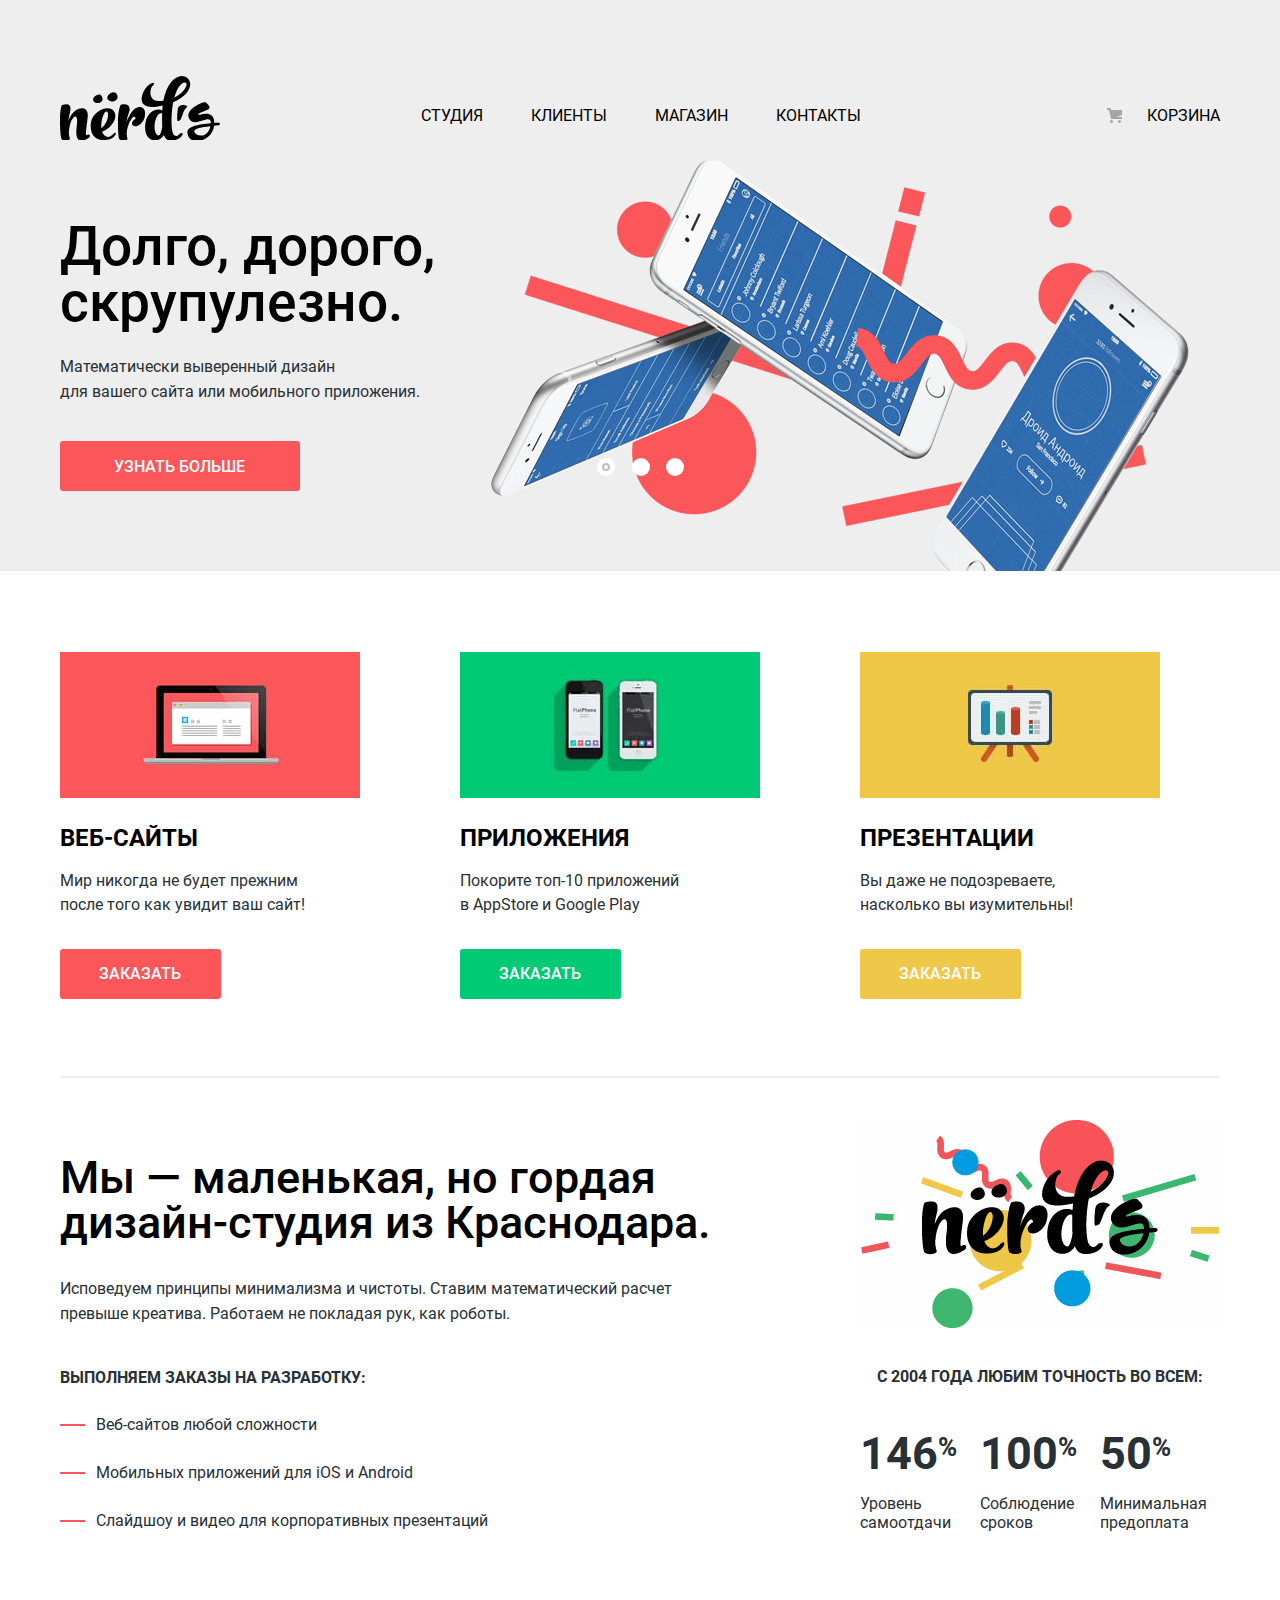
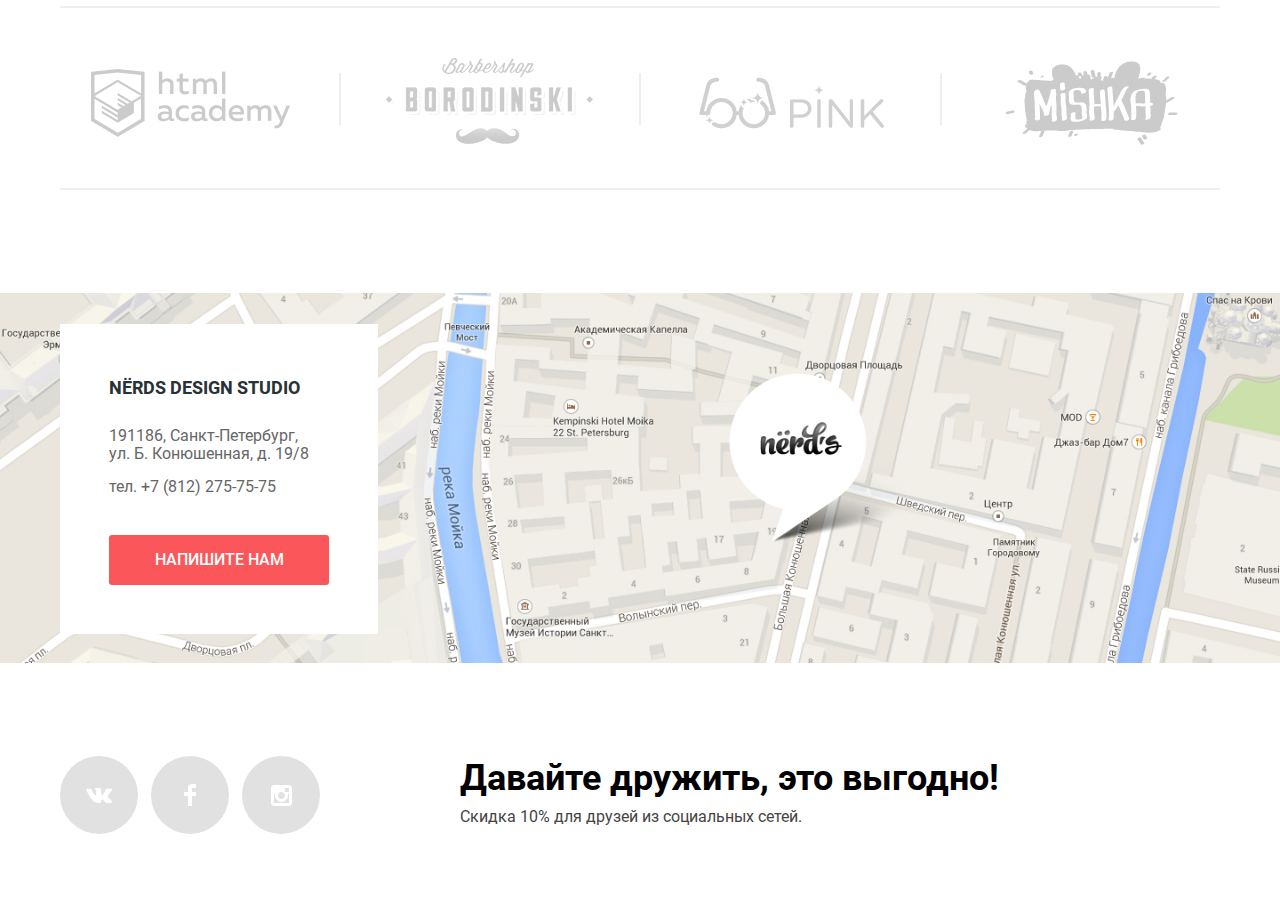
==== commit 84f667c4: "PixelPerfect" ====
--- a/index.html
+++ b/index.html
@@ -23,15 +23,15 @@
       <a class="main-nav__user-cart main-nav__link" href="#">Корзина</a>
     </nav>
     <h1 class="visually-hidden">NЁRDS DESIGN STUDIO</h1>
-    <!--здесь будет карусель-->
+
     <div class="carousel container">
       <div class="carousel__controls">
-        <button class="carousel__controls-button carousel__controls-button--current" type="button" name="button"></button>
-        <button class="carousel__controls-button" type="button" name="button"></button>
-        <button class="carousel__controls-button" type="button" name="button"></button>
+        <button class="carousel__controls-button carousel__controls-button--current" type="button" name="button"><span class="visually-hidden">Первый слайд</span></button>
+        <button class="carousel__controls-button" type="button" name="button"><span class="visually-hidden">Второй слайд</span></button>
+        <button class="carousel__controls-button" type="button" name="button"><span class="visually-hidden">Третий слайд</span></button>
       </div>
       <!--Слайд 1-->
-      <div class="carousel__slide carousel__slide-1 visually-hidden">
+      <div class="carousel__slide carousel__slide-1">
         <div class="carousel__slide-content">
           <h2 class="carousel__slide-title">Долго, дорого, скрупулезно.</h2>
           <p class="carousel__slide-text">Математически выверенный дизайн<br> для&nbsp;вашего сайта или мобильного приложения.</p>
@@ -39,7 +39,7 @@
         </div>
       </div>
       <!--Слайд 2-->
-      <div class="carousel__slide carousel__slide-2">
+      <div class="carousel__slide carousel__slide-2 visually-hidden">
         <div class="carousel__slide-content">
           <h2 class="carousel__slide-title">Любим математику как никто другой</h2>
           <p class="carousel__slide-text">Никакого креатива, только математические формулы для&nbsp;расчета идеальных пропорций</p>
@@ -101,15 +101,15 @@
         <p class="features__title">С 2004 года любим точность во всем:</p>
         <ul class="features__list">
           <li class="features__list__item">
-            <p class="features__list__grade">146<sup>%</sup></p>
+            <p class="features__list__grade">146<sup class="features__list__grade--percents">%</sup></p>
             <p class="features__text">Уровень самоотдачи</p>
           </li>
           <li class="features__list__item">
-            <p class="features__list__grade">100<sup>%</sup></p>
+            <p class="features__list__grade">100<sup class="features__list__grade--percents">%</sup></p>
             <p class="features__text">Соблюдение сроков</p>
           </li>
           <li class="features__list__item">
-            <p class="features__list__grade">50<sup>%</sup></p>
+            <p class="features__list__grade">50<sup class="features__list__grade--percents">%</sup></p>
             <p class="features__text">Минимальная предоплата</p>
           </li>
         </ul>
@@ -120,7 +120,7 @@
       <h2 class="visually-hidden">Ссылки на партнеров</h2>
       <ul class="partners__list">
         <li class="partners__list-item"><a class="partners__link" href="https://htmlacademy.ru/intensive/htmlcss"><img src="img/html-academy-logo.png" width="199" height="68" alt="Логотип HTML academy"></a></li>
-        <li class="partners__list-item"><a class="partners__link" href="#"><img class="partners__img" src="img/borodinski-logo.png" width="209" height="90" alt="Логотип барбершоп Бородинский"></a></li>
+        <li class="partners__list-item"><a class="partners__link" href="#"><img src="img/borodinski-logo.png" width="209" height="90" alt="Логотип барбершоп Бородинский"></a></li>
         <li class="partners__list-item"><a class="partners__link" href="#"><img src="img/pink-app-logo.png" width="185" height="52" alt="Логотип Pink"></a></li>
         <li class="partners__list-item"><a class="partners__link" href="#"><img src="img/mishka-logo.png" width="173" height="84" alt="Логотип Mishka"></a></li>
       </ul>
@@ -179,7 +179,7 @@
       <h2 class="feedback__title">Напишите нам</h2>
       <form class="feedback__form" action="https://echo.htmlacademy.ru" method="post">
         <label class="feedback__label">Ваше имя:<input class="feedback__text" type="text" name="name" placeholder="Имя Фамилия" required></label>
-        <label class="feedback__label">Ваш e-mail:<input class="feedback__text" type="email" name="email" placeholder="email@example.com" required></label>
+        <label class="feedback__label">Ваш email:<input class="feedback__text" type="email" name="email" placeholder="email@example.com" required></label>
         <label class="feedback__label">Текст письма:<textarea class="feedback__text feedback__textarea" name="message" placeholder="В свободной форме"></textarea></label>
         <button class="button button--feedback" type="submit">Отправить</button>
       </form>
--- a/css/style.css
+++ b/css/style.css
@@ -1,4 +1,6 @@
-/* Fonts */
+/* ------------------------------------------------------------ */
+/* --------------------Fonts-------------------- */
+/* ------------------------------------------------------------ */
 @font-face {
   font-family: 'Roboto';
   font-style: normal;
@@ -26,7 +28,9 @@
     url('../fonts/robotobold.woff') format('woff');
 }
 
-/* Variables */
+/* ------------------------------------------------------------ */
+/* --------------------Variables -------------------- */
+/* ------------------------------------------------------------ */
 :root {
   --black: #000000;
   --regular-text: #283136;
@@ -61,7 +65,9 @@
   --border-carousel-controls: #c1c1c1;
 }
 
-/* General */
+/* ------------------------------------------------------------ */
+/* --------------------General-------------------- */
+/* ------------------------------------------------------------ */
 body {
   margin: 0;
   padding: 0;
@@ -124,10 +130,12 @@
   margin: -1px;
 }
 
-/*buttons*/
+/* ------------------------------------------------------------ */
+/* --------------------Buttons-------------------- */
+/* ------------------------------------------------------------ */
 .button {
   margin: 0;
-  padding: 17px 40px 15px;
+  padding: 15px 40px 16px 39px;
   font: inherit;
   font-weight: 500;
   line-height: 18px;
@@ -149,113 +157,12 @@
   box-shadow: inset 0 3px 0 0 var(--pagination-shadow);
 }
 
-.button--carousel {
-  padding: 17px 54px 15px;
-}
-
-.carousel__controls-button {
-  position: relative;
-  margin-right: 17px;
-  width: 18px;
-  height: 18px;
-  background-color: var(--white);
-  border: 0;
-  border-radius: 50%;
-}
-
-.carousel__controls-button:last-child {
-  margin-right: 0;
-}
-
-.carousel__controls-button--current::after {
-  content: "";
-  position: absolute;
-  top: 5px;
-  left: 5px;
-  width: 4px;
-  height: 4px;
-  border-radius: 50%;
-  border: 2px solid var(--border-carousel-controls);
-}
-
-.button--app {
-  background-color: var(--btn-app);
-}
-
-.button--app:hover,
-.button--app:focus {
-  background-color: var(--btn-app-focus);
-}
-
-.button--app:active {
-  color: var(--white-transparent);
-  background-color: var(--btn-app-active);
-}
-
-.button--presentation {
-  background-color: var(--btn-pres);
-}
-
-.button--presentation:hover,
-.button--presentation:focus {
-  background-color: var(--btn-pres-focus);
-}
-
-.button--presentation:active {
-  color: var(--white-transparent);
-  background-color: var(--btn-pres-active);
-}
-
-.form-filters__button {
-  width: 260px;
-  color: var(--black);
-  background-color: var(--bg-grey);
-  border: 0;
-}
-
-.contacts__button {
-  margin-top: 38px;
-}
-
-.pagination-button {
-  width: 50px;
-  height: 50px;
-  margin-right: 11px;
-  align-self: center;
-  line-height: 50px;
-  color: var(--black);
-  text-align: center;
-  text-transform: uppercase;
-  background-color: var(--bg-grey);
-  border-radius: 3px;
-}
-
-.pagination-button__next {
-  min-width: 260px;
-}
-
-.form-filters__button:hover,
-.pagination-button:hover {
-  background-color: var(--pagination-hover);
-}
-
-.form-filters__button:active,
-.pagination-button:active {
-  color: rgba(var(--black), 0.3);
-  background-color: var(--pagination-active);
-}
-
-.pagination-button--current,
-.pagination-button--current:hover,
-.pagination-button--current:active {
-  background-color: var(--white);
-  box-shadow: inset 0 0 0 3px var(--pagination-border);
-}
-
-/* header*/
+/* ------------------------------------------------------------ */
+/* --------------------Header-------------------- */
+/* ------------------------------------------------------------ */
 .main-header {
+  margin-bottom: 81px;
   padding-top: 75px;
-  margin-bottom: 80px;
   background-color: var(--bg-grey);
 }
 
@@ -278,14 +185,16 @@
 }
 
 .main-nav {
-  width: 440px;
   display: flex;
   flex-wrap: wrap;
   justify-self: center;
   justify-content: space-between;
   align-items: center;
-  margin: 0;
-  padding: 17px 60px 0 0;
+  width: 440px;
+  margin: 0;
+  padding: 0;
+  padding-top: 17px;
+  padding-right: 60px;
   color: var(--black);
   list-style: none;
 }
@@ -320,8 +229,8 @@
 }
 
 .main-nav__link--current::after {
+  content: "";
   position: absolute;
-  content: "";
   left: 0;
   bottom: -20px;
   width: 100%;
@@ -329,9 +238,9 @@
 }
 
 .main-nav__user-cart {
+  position: relative;
   justify-self: flex-end;
   align-self: center;
-  position: relative;
   padding-left: 25px;
   padding-top: 17px;
 }
@@ -347,7 +256,9 @@
   background-repeat: no-repeat;
 }
 
-/* carousel */
+/* ------------------------------------------------------------ */
+/* --------------------Carousel-------------------- */
+/* ------------------------------------------------------------ */
 .carousel {
   position: relative;
   width: 1160px;
@@ -355,21 +266,10 @@
   background-color: var(--bg-grey);
 }
 
-.carousel__controls {
-  position: absolute;
-  bottom: 105px;
-  left: 46%;
-  width: 96px;
-  height: 18px;
-  text-align: center;
-}
-
 .carousel__slide {
-  top: 0;
-  left: 0;
   width: 100%;
   min-height: 431px;
-  background-position: 100% 0;
+  background-position: 397px 1px;
   background-repeat: no-repeat;
 }
 
@@ -379,16 +279,17 @@
 }
 
 .carousel__slide-title {
-  margin: 26px 0;
+  margin: 28px 0 24px;
   font-size: 55px;
   font-weight: 500;
-  line-height: 55px;
+  line-height: 56px;
   color: var(--black);
 }
 
 .carousel__slide-text {
   max-width: 370px;
-  margin-bottom: 55px;
+  margin-bottom: 51px;
+  line-height: 25px;
 }
 
 .carousel__slide-1 {
@@ -403,19 +304,69 @@
   background-image: url(../img/nerds-index-slide3.png);
 }
 
-/* works */
+.button--carousel {
+  padding: 16px 55px 15px 54px;
+}
+
+.carousel__controls {
+  position: absolute;
+  display: flex;
+  justify-content: space-evenly;
+  align-items: center;
+  bottom: 22%;
+  left: 45%;
+  min-width: 119px;
+  min-height: 18px;
+  text-align: center;
+}
+
+.carousel__controls-button {
+  position: relative;
+  padding-right: 6px;
+  width: 18px;
+  height: 18px;
+  background-color: var(--white);
+  border: 0;
+  border-radius: 50%;
+  cursor: pointer;
+}
+
+.carousel__controls-button:last-child {
+  margin-right: 0;
+}
+
+.carousel__controls-button--current::after {
+  content: "";
+  position: absolute;
+  top: 5px;
+  left: 5px;
+  width: 4px;
+  height: 4px;
+  border: 2px solid var(--border-carousel-controls);
+  border-radius: 50%;
+}
+
+.carousel__controls-button::-moz-focus-inner {
+  border: 0;
+  padding: 0;
+}
+
+/* ------------------------------------------------------------ */
+/* --------------------Works-------------------- */
+/* ------------------------------------------------------------ */
 .works {
   margin-bottom: 39px;
 }
 
 .works__list {
-  margin: 0;
-  padding: 0 0 90px 0;
   display: grid;
   grid-template-columns: repeat(3, 300px);
   -moz-column-gap: 100px;
   column-gap: 100px;
   justify-content: start;
+  margin: 0;
+  padding: 0;
+  padding-bottom: 90px;
   list-style: none;
   border-bottom: 2px solid var(--bg-grey);
 }
@@ -423,38 +374,72 @@
 .works__list-title {
   max-width: 300px;
   margin: 0px;
-  padding: 18px 0;
+  padding: 18px 0 16px;
   font-size: 24px;
   font-weight: 700;
   line-height: 30px;
+  color: var(--black);
   text-transform: uppercase;
-  color: var(--black);
 }
 
 .works__list-text {
   max-width: 260px;
-  margin: 0 0 45px 0;
+  margin: 0;
+  margin-bottom: 45px;
   padding: 0;
 }
 
-/* Description */
+.button--app {
+  background-color: var(--btn-app);
+}
+
+.button--app:hover,
+.button--app:focus {
+  background-color: var(--btn-app-focus);
+}
+
+.button--app:active {
+  color: var(--white-transparent);
+  background-color: var(--btn-app-active);
+}
+
+.button--presentation {
+  background-color: var(--btn-pres);
+}
+
+.button--presentation:hover,
+.button--presentation:focus {
+  background-color: var(--btn-pres-focus);
+}
+
+.button--presentation:active {
+  color: var(--white-transparent);
+  background-color: var(--btn-pres-active);
+}
+
+/* ------------------------------------------------------------ */
+/* --------------------Description-------------------- */
+/* ------------------------------------------------------------ */
 .content-wrapper {
   display: grid;
   grid-template-columns: 2fr 1fr;
-  padding-bottom: 40px;
   margin-bottom: 50px;
+  padding-bottom: 49px;
   border-bottom: 2px solid var(--bg-grey);
 }
 
 .description {
+  display: flex;
+  flex-wrap: wrap;
+  align-content: flex-start;
   width: 660px;
-  display: flex;
-  flex-wrap: wrap;
 }
 
 .description__title {
   margin: 0;
-  padding-top: 35px;
+  margin-bottom: 26px;
+  padding: 0;
+  padding-top: 38px;
   font-size: 45px;
   font-weight: 500;
   line-height: 45px;
@@ -463,11 +448,15 @@
 
 .description__text {
   margin: 0;
+  margin-bottom: 40px;
+  padding-top: 5px;
+  line-height: 25px;
 }
 
 .description__list-title {
   align-self: center;
   margin: 0;
+  margin-bottom: 23px;
   padding: 0;
   font-size: 16px;
   font-weight: 700;
@@ -483,76 +472,90 @@
 
 .description__list-item {
   position: relative;
-  padding-left: 32px;
-  margin-bottom: 20px;
+  margin-bottom: 24px;
+  padding-left: 36px;
 }
 
 .description__list-item::before {
   content: "";
   position: absolute;
-  top: 10px;
-  left: -2px;
+  top: 11px;
+  left: 0;
   width: 25px;
   height: 2px;
   background-color: var(--btn);
 }
 
-/* features */
+/* ------------------------------------------------------------ */
+/* --------------------Features-------------------- */
+/* ------------------------------------------------------------ */
 .features {
   margin-left: auto;
+  padding-top: 3px;
   width: 360px;
 }
 
 .features__title {
   margin: 0;
-  padding: 30px 0 0 15px;
+  padding: 0;
+  padding-top: 30px;
+  padding-left: 17px;
   font-weight: 700;
   text-transform: uppercase;
 }
 
 .features__list {
-  padding-left: 0;
   display: grid;
   grid-template-columns: repeat(3, 120px);
   justify-items: start;
+  padding-left: 0;
   list-style: none;
 }
 
 .features__list__grade {
   margin: 0;
   padding-top: 35px;
-  padding-bottom: 10px;
+  padding-bottom: 14px;
   font: var(--black);
   font-size: 45px;
   font-weight: 700;
-  text-shadow: 0px 4px 4px var(shadow-text);
+}
+
+.features__list__grade--percents {
+  font-size: 26px;
+  line-height: 40px;
 }
 
 .features__text {
-  font-size: 18px;
+  margin: 0;
+  padding: 0;
+  font-size: 16px;
   font-weight: 400;
-  line-height: 18px;
-}
-
+  line-height: 19px;
+}
+
+/* ------------------------------------------------------------ */
+/* --------------------Partners-------------------- */
+/* ------------------------------------------------------------ */
 .partners {
-  padding-bottom: 40px;
   margin-bottom: 80px;
+  padding-bottom: 33px;
   border-bottom: 2px solid var(--bg-grey);
 }
 
 .partners__list {
-  padding: 0;
-  margin: 0;
   display: flex;
   flex-wrap: wrap;
   flex-direction: row;
   justify-content: space-between;
-  align-content: center;
+  align-items: center;
+  margin: 0;
+  padding-right: 24px;
+  padding-left: 26px;
   list-style: none;
 }
 
 .partners__link {
-  position: relative;
   opacity: 0.2;
 }
 
@@ -566,15 +569,18 @@
 }
 
 .partners__list-item {
-  padding-left: 30px;
   position: relative;
-  align-self: center;
+  display: inline-flex;
+  justify-content: center;
+  align-items: center;
+  min-width: 209px;
+  min-height: 97px;
 }
 
 .partners__list-item::after {
   content: "";
   position: absolute;
-  top: 5%;
+  top: 15%;
   right: -22%;
   width: 2px;
   height: 52px;
@@ -585,9 +591,14 @@
   content: none;
 }
 
-/*catalog*/
+/* ------------------------------------------------------------ */
+/* --------------------Catalog-------------------- */
+/* ------------------------------------------------------------ */
+/* ------------------------------------------------------------ */
+/* --------------------Catalog_header-------------------- */
+/* ------------------------------------------------------------ */
 .page-catalog {
-  margin-top: -20px;
+  margin-top: -25px;
   display: grid;
   grid-template-columns: 260px 1fr;
   align-content: start;
@@ -602,7 +613,8 @@
 .catalog__title-wrapper {
   display: flex;
   justify-content: space-between;
-  margin-bottom: 60px;
+  margin-bottom: 54px;
+  padding-top: 6px;
 }
 
 .catalog__title {
@@ -615,11 +627,14 @@
   text-transform: uppercase;
 }
 
+/* ------------------------------------------------------------ */
+/* --------------------Catalog_sort-------------------- */
+/* ------------------------------------------------------------ */
 .catalog__sort-wrapper {
   display: flex;
   align-items: center;
+  justify-content: space-between;
   width: 360px;
-  justify-content: space-between;
 }
 
 .catalog__sort-list {
@@ -627,6 +642,7 @@
   flex-wrap: wrap;
   margin: 0;
   padding-left: 0;
+  padding-right: 10px;
   list-style: none;
 }
 
@@ -642,10 +658,10 @@
 .catalog__sort-button {
   width: 16px;
   height: 16px;
-  border: 0;
   background-color: transparent;
   background-repeat: no-repeat;
   background-position: center;
+  border: 0;
   opacity: 0.2;
 }
 
@@ -671,13 +687,16 @@
   opacity: 1;
 }
 
+/* ------------------------------------------------------------ */
+/* --------------------Catalog_list-------------------- */
+/* ------------------------------------------------------------ */
 .catalog__list {
   display: flex;
   flex-wrap: wrap;
   justify-content: space-between;
   margin: 0;
   padding-left: 0;
-  padding-bottom: 25px;
+  padding-bottom: 21px;
   list-style: none;
 }
 
@@ -685,7 +704,7 @@
   position: relative;
   width: 360px;
   height: 578px;
-  margin-bottom: 30px;
+  margin-bottom: 33px;
   border-top: 40px solid var(--product-transparent);
   border-radius: 3px;
 }
@@ -693,12 +712,12 @@
 .product-sample::before {
   content: "";
   position: absolute;
+  top: -27px;
   left: 16px;
-  top: -27px;
   width: 14px;
   height: 14px;
+  background-color: var(--white);
   border-radius: 50%;
-  background-color: var(--white);
   box-shadow: 23px 0 0 var(--white), 46px 0 0 var(--white);
 }
 
@@ -721,12 +740,12 @@
   left: 0;
   right: 0;
   bottom: 0;
-  padding: 26px 52px 44px;
   min-height: 161px;
+  padding: 26px 52px 42px;
   text-align: center;
   background-color: var(--bg-grey);
+  border-radius: 0 0 3px 3px;
   opacity: 0;
-  border-radius: 0 0 3px 3px;
 }
 
 .product-sample:hover .product-sample__description,
@@ -741,7 +760,7 @@
 
 .product-sample__text {
   margin: 0;
-  margin-bottom: 45px;
+  margin-bottom: 48px;
   max-height: 380px;
   font-weight: 400;
   line-height: 18px;
@@ -750,25 +769,27 @@
 
 .product-sample__button {
   margin-top: 32px;
-  padding: 17px 72px 15px;
-}
-
-/* form-filters */
+  padding: 16px 73px 15px;
+}
+
+/* ------------------------------------------------------------ */
+/* --------------------Form_filters-------------------- */
+/* ------------------------------------------------------------ */
 .form-filters {
   width: 260px;
 }
 
 .form-filters__fieldset {
-  margin: 0;
-  margin-bottom: 32px;
+  display: flex;
+  flex-direction: column;
+  margin: 0;
+  margin-bottom: 25px;
   padding: 0;
   border: 0;
-  display: flex;
-  flex-direction: column;
 }
 
 .form-filters__price {
-  margin-bottom: 53px;
+  margin-bottom: 55px;
 }
 
 .form-filters__grid-type {
@@ -777,10 +798,11 @@
 
 .form-filters__features {
   min-height: 240px;
+  margin-bottom: 30px;
 }
 
 .form-filters__legend {
-  margin-bottom: 13px;
+  margin-bottom: 16px;
   font-size: 18px;
   font-weight: 700;
   line-height: 30px;
@@ -795,8 +817,8 @@
 .range-controls {
   position: relative;
   height: 41px;
-  margin-bottom: 15px;
-  padding-top: 39px;
+  margin-bottom: 13px;
+  padding-top: 40px;
   padding-right: 20px;
   padding-left: 20px;
   background-color: var(--bg-grey);
@@ -843,12 +865,19 @@
 
 .range-filter-price {
   width: 60px;
+  margin-left: 10px;
   padding: 10px;
-  margin-left: 10px;
   text-align: center;
+  background-color: var(--bg-grey);
   border: none;
   border-radius: 5px;
-  background-color: var(--bg-grey);
+  -moz-appearance: textfield;
+}
+
+.range-filter-price::-webkit-outer-spin-button,
+.range-filter-price::-webkit-inner-spin-button {
+  -webkit-appearance: none;
+  margin: 0;
 }
 
 .min-price,
@@ -868,21 +897,21 @@
 }
 
 .form-filters__label .form-filters__text::before {
-  margin-left: 10px;
   position: absolute;
   content: "";
   left: -10px;
-  top: 0;
+  top: -2px;
+  margin-left: 10px;
   background-repeat: no-repeat;
   opacity: 0.3;
 }
 
 .form-filters__label .form-filters__text::after {
-  margin-left: 10px;
   position: absolute;
   content: "";
   left: -10px;
-  top: 0;
+  top: -2px;
+  margin-left: 10px;
   background-repeat: no-repeat;
   opacity: 0.3;
 }
@@ -943,21 +972,72 @@
   opacity: 0.1;
 }
 
+.form-filters__button {
+  width: 260px;
+  color: var(--black);
+  background-color: var(--bg-grey);
+  border: 0;
+}
+
+/* ------------------------------------------------------------ */
+/* --------------------Pagination-------------------- */
+/* ------------------------------------------------------------ */
 .pagination {
   display: flex;
   flex-direction: row;
   align-self: center;
 }
 
-/*footer*/
+.pagination-button {
+  align-self: center;
+  width: 50px;
+  height: 50px;
+  margin-right: 11px;
+  line-height: 50px;
+  color: var(--black);
+  text-align: center;
+  text-transform: uppercase;
+  background-color: var(--bg-grey);
+  border-radius: 3px;
+}
+
+.pagination-button__next {
+  min-width: 260px;
+}
+
+.form-filters__button:hover,
+.pagination-button:hover {
+  background-color: var(--pagination-hover);
+}
+
+.form-filters__button:active,
+.pagination-button:active {
+  color: rgba(var(--black), 0.3);
+  background-color: var(--pagination-active);
+}
+
+.pagination-button--current,
+.pagination-button--current:hover,
+.pagination-button--current:active {
+  background-color: var(--white);
+  box-shadow: inset 0 0 0 3px var(--pagination-border);
+}
+
+/* ------------------------------------------------------------ */
+/* --------------------Footer-------------------- */
+/* ------------------------------------------------------------ */
 .main-footer {
-  padding-bottom: 70px;
   display: grid;
   grid-template-rows: 2fr -webkit-min-content;
   grid-template-rows: 2fr min-content;
-}
-
+  padding-bottom: 70px;
+}
+
+/* ------------------------------------------------------------ */
+/* --------------------Contacts-------------------- */
+/* ------------------------------------------------------------ */
 .contacts {
+  position: relative;
   width: 100%;
   height: 416px;
   margin-bottom: 70px;
@@ -967,21 +1047,29 @@
   background-position: center;
 }
 
+.contacts__map {
+  height: 100%;
+}
+
 .contacts__wrapper {
+  position: absolute;
+  top: 0;
+  left: auto;
   display: flex;
   flex-direction: column;
   justify-content: space-between;
   margin: 0;
   margin-top: 54px;
-  padding: 49px 39px 47px 50px;
+  padding: 49px;
   width: 220px;
-  height: 210px;
+  height: 212px;
   background-color: var(--white);
 }
 
 .contacts__title {
   margin: 0;
-  margin-bottom: 10px;
+  margin-bottom: 4px;
+  padding-bottom: 4px;
   font-size: 18px;
   font-weight: 700;
   line-height: 30px;
@@ -1004,9 +1092,12 @@
 
 .contacts__button {
   margin-top: 23px;
-  padding: 16px 44px;
-}
-
+  padding: 16px 44px 16px 45px;
+}
+
+/* ------------------------------------------------------------ */
+/* --------------------Social-------------------- */
+/* ------------------------------------------------------------ */
 .social {
   display: grid;
   grid-template-columns: 1fr 2fr;
@@ -1015,9 +1106,9 @@
 .social__links {
   display: flex;
   flex-wrap: wrap;
+  width: 360px;
   margin: 0;
   padding-left: 0;
-  width: 360px;
   list-style: none;
 }
 
@@ -1041,9 +1132,9 @@
   align-items: center;
   width: 78px;
   height: 78px;
-  border-radius: 50%;
   color: var(--white);
   background-color: var(--social-links);
+  border-radius: 50%;
 }
 
 .social__links-link:active .social__links-icon {
@@ -1063,15 +1154,14 @@
 }
 
 .social__offer {
+  width: 760px;
   padding-left: 20px;
-  width: 760px;
 }
 
 .social__offer-title {
   margin-top: 4px;
   margin-bottom: 10px;
   font-size: 36px;
-  line-height: 36px;
   font-weight: 700;
   line-height: 36px;
   color: var(--black);
@@ -1085,13 +1175,16 @@
   color: var(--social-offer);
 }
 
+/* ------------------------------------------------------------ */
+/* --------------------Feedback-------------------- */
+/* ------------------------------------------------------------ */
 .feedback {
   display: none;
-   position: relative;
-   width: 960px;
-   height: 590px;
-   background-color: var(--white);
-   box-shadow: 0 20px 40px var(--shadow-feedback);
+  position: relative;
+  width: 960px;
+  height: 590px;
+  background-color: var(--white);
+  box-shadow: 0 20px 40px var(--shadow-feedback);
 }
 
 /* .feedback__overlay {
@@ -1104,30 +1197,25 @@
   right: 0;
   bottom: 0;
   background-color: var(--shadow-range); */
-
 .feedback--active {
   display: block;
-  transform: translate(50%, 50%);
   position: fixed;
   bottom: 50%;
   right: 50%;
+  transform: translate(50%, 50%);
 }
 
 .feedback__wrapper {
   width: 760px;
   height: 353px;
-  padding-top: 65px;
-  /* display: flex;
-  flex-wrap: wrap;
-  flex-direction: row;
-  justify-content: space-between; */
+  padding-top: 63px;
+  padding-right: 100px;
   padding-left: 100px;
-  padding-right: 100px;
 }
 
 .feedback__title {
   margin: 0;
-  margin-bottom: 37px;
+  margin-bottom: 36px;
   width: 100%;
   font-size: 45px;
   font-weight: 700;
@@ -1136,9 +1224,9 @@
 
 .feedback__form {
   display: flex;
-flex-direction: row;
-flex-wrap: wrap;
-justify-content: space-between;
+  flex-direction: row;
+  flex-wrap: wrap;
+  justify-content: space-between;
 }
 
 .feedback__label {
@@ -1150,8 +1238,8 @@
 
 .feedback__text {
   display: block;
-  padding: 16px;
-  margin-top: 5px;
+  margin-top: 9px;
+  padding: 13px 15px;
   width: 326px;
   border: 2px solid var(--black);
   border-radius: 3px;
@@ -1169,14 +1257,16 @@
 .feedback__textarea {
   display: block;
   width: 728px;
+  min-height: 82px;
+  margin-bottom: 13px;
   padding: 16px;
-  min-height: 78px;
 }
 
 .button--feedback {
-  width: 260px;
   display: block;
   align-self: flex-end;
+  width: 260px;
+  padding-top: 16px;
   border: 0;
 }
 
@@ -1186,10 +1276,10 @@
   right: 90px;
   width: 21px;
   height: 21px;
-  opacity: 0.3;
-  border: 0;
   background-color: transparent;
   background-image: url(../img/close-cross.svg);
+  border: 0;
+  opacity: 0.3;
 }
 
 .feedback__close:hover {
@@ -1204,7 +1294,9 @@
   opacity: 0.1;
 }
 
-/* outline */
+/* ------------------------------------------------------------ */
+/* --------------------Helpers-------------------- */
+/* ------------------------------------------------------------ */
 /* outline: 5px solid rgba(0, 255, 255, 0.3);
-  outline-offset: -5px; */
-}
+outline-offset: -5px;
+} */
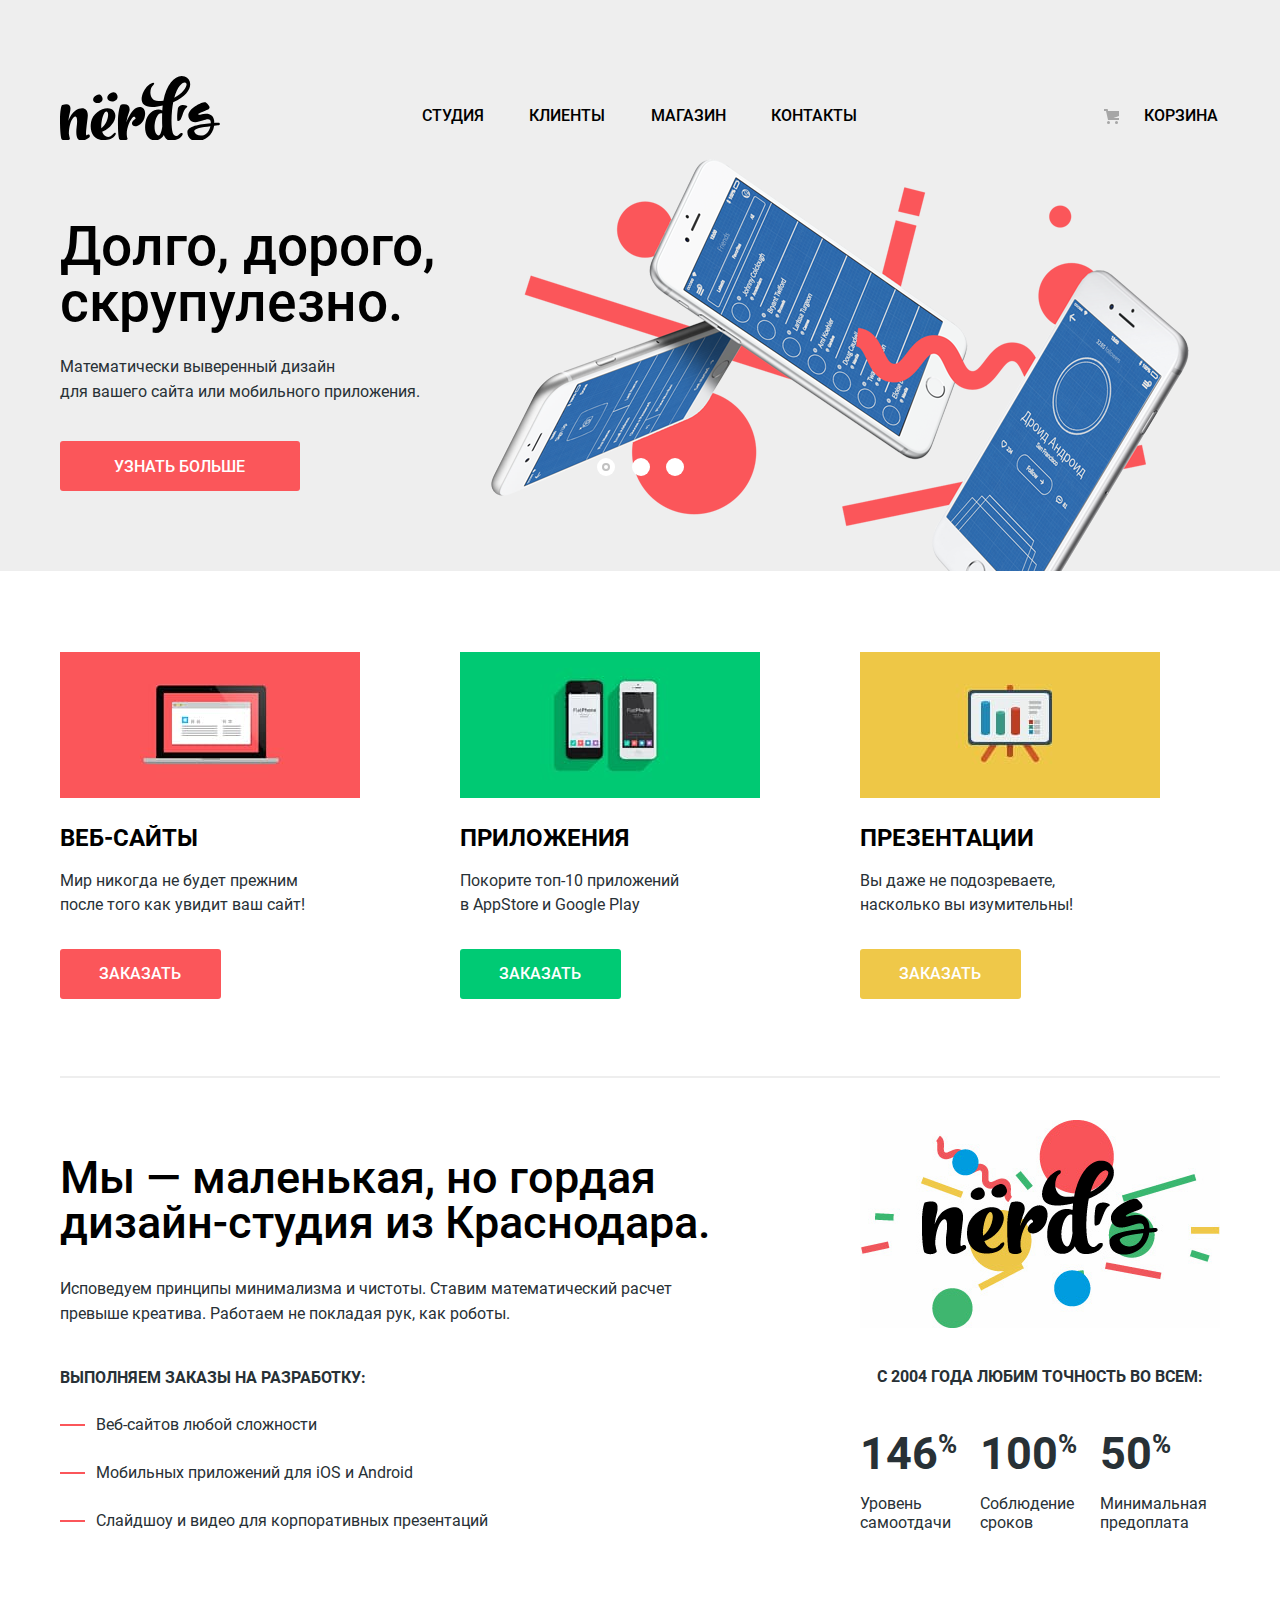
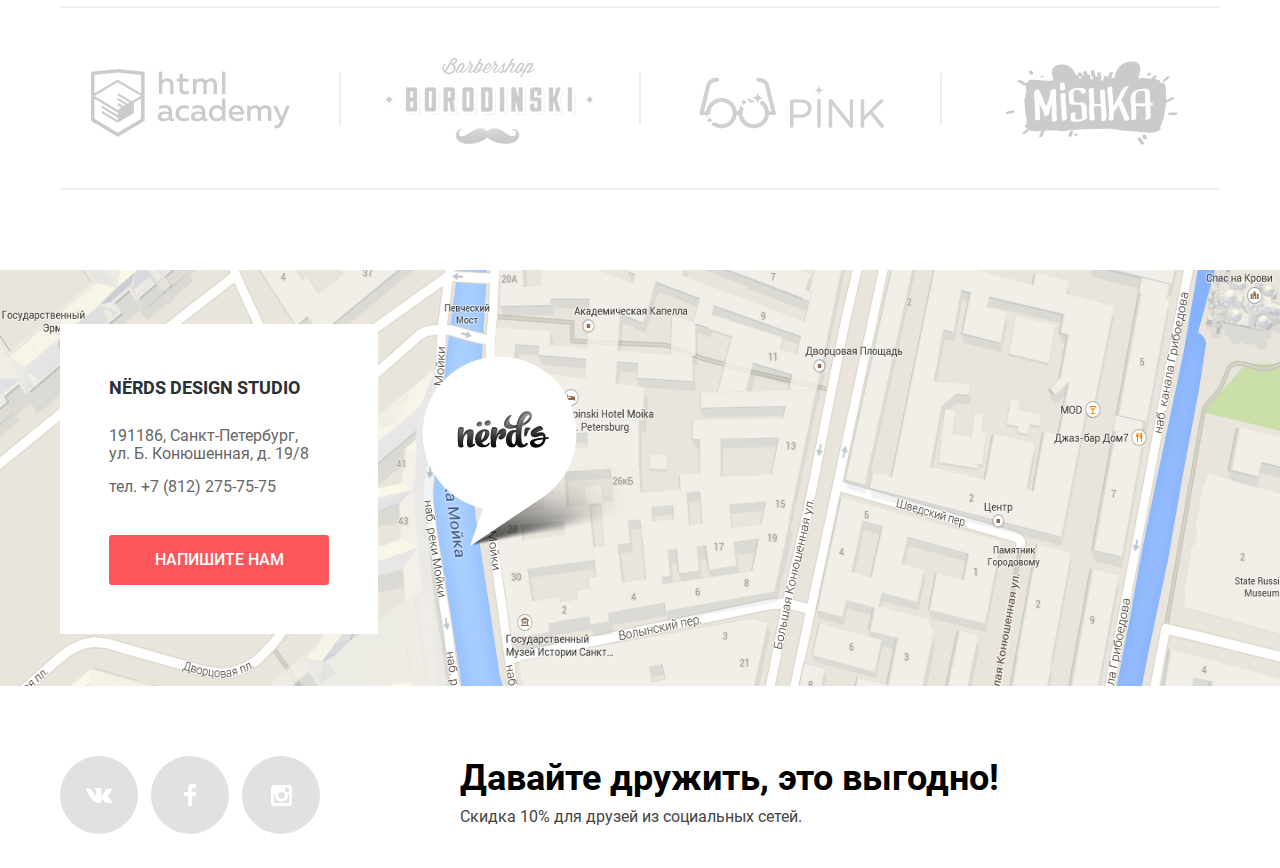
==== commit ee6ff1f5: "Вроде как все доделал" ====
--- a/index.html
+++ b/index.html
@@ -5,13 +5,13 @@
   <meta charset="utf-8">
   <title>HTML Academy: Нёрдс</title>
   <link href="css/normalize.css" rel="stylesheet">
-  <link href="css/style.css" rel="stylesheet">
+  <link href="css/style-minimize.css" rel="stylesheet">
 </head>
 
 <body class="page-body">
   <header class="main-header">
     <nav class="main-header__nav">
-      <a class="main-header__logo">
+      <a class="main-header__logo main-header__logo--current">
         <img src="img/nerds-logo.svg" width="160" height="65" alt="Логотип нердс">
       </a>
       <ul class="main-nav">
@@ -26,12 +26,12 @@
 
     <div class="carousel container">
       <div class="carousel__controls">
-        <button class="carousel__controls-button carousel__controls-button--current" type="button" name="button"><span class="visually-hidden">Первый слайд</span></button>
-        <button class="carousel__controls-button" type="button" name="button"><span class="visually-hidden">Второй слайд</span></button>
-        <button class="carousel__controls-button" type="button" name="button"><span class="visually-hidden">Третий слайд</span></button>
+        <button class="carousel__controls-button carousel__controls-button--1 carousel__controls-button--active" type="button" name="button"><span class="visually-hidden">Первый слайд</span></button>
+        <button class="carousel__controls-button carousel__controls-button--2" type="button" name="button"><span class="visually-hidden">Второй слайд</span></button>
+        <button class="carousel__controls-button carousel__controls-button--3" type="button" name="button"><span class="visually-hidden">Третий слайд</span></button>
       </div>
       <!--Слайд 1-->
-      <div class="carousel__slide carousel__slide-1">
+      <div class="carousel__slide carousel__slide-1 carousel__slide--active">
         <div class="carousel__slide-content">
           <h2 class="carousel__slide-title">Долго, дорого, скрупулезно.</h2>
           <p class="carousel__slide-text">Математически выверенный дизайн<br> для&nbsp;вашего сайта или мобильного приложения.</p>
@@ -39,19 +39,19 @@
         </div>
       </div>
       <!--Слайд 2-->
-      <div class="carousel__slide carousel__slide-2 visually-hidden">
+      <div class="carousel__slide carousel__slide-2">
         <div class="carousel__slide-content">
           <h2 class="carousel__slide-title">Любим математику как никто другой</h2>
           <p class="carousel__slide-text">Никакого креатива, только математические формулы для&nbsp;расчета идеальных пропорций</p>
-          <a class="button button-carousel" href="#">Узнать больше</a>
+          <a class="button button--carousel" href="#">Узнать больше</a>
         </div>
       </div>
       <!--Слайд 3-->
-      <div class="carousel__slide carousel__slide-3 visually-hidden">
+      <div class="carousel__slide carousel__slide-3">
         <div class="carousel__slide-content">
           <h2 class="carousel__slide-title">Только ночь, только хардкор</h2>
           <p class="carousel__slide-text">Работать днем, как все? Мы против этого. Ближе к&nbsp;полуночи работа только начинается.</p>
-          <a class="button button-carousel" href="#">Узнать больше</a>
+          <a class="button button--carousel" href="#">Узнать больше</a>
         </div>
       </div>
     </div>
@@ -130,7 +130,9 @@
   <footer class="main-footer">
     <section class="contacts">
       <h2 class="visually-hidden">Контакты</h2>
-      <div class="contacts__map">
+      <img class="contacts__reserve-map" src="img/map_bg.png" width="1440" height="416" alt="Адрес офиса:г. Санкт-Петербург, ул. Б. Конюшенная, д. 19/8">
+      <img class="contacts__map-marker" src="img/map-marker.png" width="231" height="190" alt="Местоположение офиса на карте">
+      <div class="contacts__map" id="map">
         <!-- map -->
       </div>
       <div class="container">
@@ -147,17 +149,18 @@
     <section class="social container">
       <h2 class="visually-hidden">Соцсети</h2>
       <ul class="social__links">
-        <li class="social__links-item"><a class="social__links-link" href="https://vk.com" aria-label="ВКонтакте"><svg class="social__links-icon" width="27" height="15" fill="none" xmlns="http://www.w3.org/2000/svg">
+        <li class="social__links-item"><a class="social__links-link" href="https://vk.com" aria-label="ВКонтакте"><svg class="social__links-icon" width="27" height="15" fill="none" xmlns="http://www.w3.org/2000/svg" aria-hidden="true">
               <path
                 d="M16.138 11.51c.956-.309 2.18 2.04 3.483 2.939.978.681 1.727.534 1.727.534l3.473-.05s1.815-.112.957-1.554c-.071-.12-.503-1.069-2.585-3.022-2.177-2.043-1.882-1.712.739-5.244 1.597-2.153 2.236-3.468 2.036-4.028-.192-.539-1.365-.399-1.365-.399L20.69.713c-.381.001-.704.119-.851.515-.003.004-.621 1.666-1.445 3.079-1.741 2.989-2.436 3.148-2.724 2.961-.661-.433-.494-1.737-.494-2.664 0-2.897.432-4.105-.846-4.417-.427-.104-.739-.172-1.828-.182-1.392-.021-2.574 0-3.244.329-.445.223-.786.712-.579.74.26.035.843.16 1.155.586.401.552.389 1.789.389 1.789s.229 3.411-.54 3.834c-.528.29-1.25-.302-2.803-3.016-.793-1.388-1.392-2.922-1.392-2.922s-.116-.285-.326-.441c-.25-.185-.6-.244-.6-.244L.848.684S.29.7.085.946c-.182.218-.015.668-.015.668s2.909 6.881 6.203 10.347c3.02 3.182 6.452 2.971 6.452 2.971h1.555s.469-.054.709-.312c.224-.24.214-.691.214-.691s-.031-2.109.935-2.419z"
                 fill="#fff" />
             </svg></a></li>
 
 
-        <li class="social__links-item"><a class="social__links-link" href="https://www.facebook.com" aria-label="Facebook"><svg class="social__links-icon" width="12" height="22" fill="none" xmlns="http://www.w3.org/2000/svg">
+        <li class="social__links-item"><a class="social__links-link" href="https://www.facebook.com" aria-label="Facebook"><svg class="social__links-icon" width="12" height="22" fill="none" xmlns="http://www.w3.org/2000/svg" aria-hidden="true">
               <path d="M12 4V0H8a4 4 0 00-4 4v4H0v4h4v10h4V12h4V8H8V4h4z" fill="#fff" />
             </svg></a></li>
-        <li class="social__links-item"><a class="social__links-link insta-icon" href="https://www.instagram.com" aria-label="Instagram"><svg class="social__links-icon" width="21" height="21" fill="none" xmlns="http://www.w3.org/2000/svg">
+        <li class="social__links-item"><a class="social__links-link insta-icon" href="https://www.instagram.com" aria-label="Instagram"><svg class="social__links-icon" width="21" height="21" fill="none" xmlns="http://www.w3.org/2000/svg"
+              aria-hidden="true">
               <path fill-rule="evenodd" clip-rule="evenodd"
                 d="M3 0h15c1.65 0 3 1.35 3 3v15c0 1.65-1.35 3-3 3H3c-1.65 0-3-1.35-3-3V3c0-1.65 1.35-3 3-3zm11 10.5C14 8.57 12.43 7 10.5 7S7 8.57 7 10.5 8.57 14 10.5 14s3.5-1.57 3.5-3.5zM3 18V9h1.181c-.118.491-.18.995-.181 1.5a6.5 6.5 0 1013 0 6.451 6.451 0 00-.181-1.5H18v9H3zM14 7h4V3h-4v4z"
                 fill="#fff" />
@@ -173,22 +176,25 @@
   </footer>
 
 
-  <!-- <div class="feedback__overlay overlay"> -->
-  <section class="feedback">
-    <div class="feedback__wrapper">
-      <h2 class="feedback__title">Напишите нам</h2>
-      <form class="feedback__form" action="https://echo.htmlacademy.ru" method="post">
-        <label class="feedback__label">Ваше имя:<input class="feedback__text" type="text" name="name" placeholder="Имя Фамилия" required></label>
-        <label class="feedback__label">Ваш email:<input class="feedback__text" type="email" name="email" placeholder="email@example.com" required></label>
-        <label class="feedback__label">Текст письма:<textarea class="feedback__text feedback__textarea" name="message" placeholder="В свободной форме"></textarea></label>
-        <button class="button button--feedback" type="submit">Отправить</button>
-      </form>
-    </div>
-    <button class="feedback__close" aria-label="Закрыть" type="button"></button>
-  </section>
-  <!-- </div> -->
-
-  <script src="js/popup.js"></script>
+  <div class="feedback__overlay overlay">
+    <section class="feedback">
+      <div class="feedback__wrapper">
+        <h2 class="feedback__title">Напишите нам</h2>
+        <form class="feedback__form" action="https://echo.htmlacademy.ru" method="post">
+          <label class="feedback__label">Ваше имя:<input class="feedback__text feedback__text--name" type="text" name="name" placeholder="Имя Фамилия"></label>
+          <label class="feedback__label">Ваш email:<input class="feedback__text feedback__text--email" type="email" name="email" placeholder="email@example.com"></label>
+          <label class="feedback__label">Текст письма:<textarea class="feedback__text feedback__textarea" name="message" placeholder="В свободной форме"></textarea></label>
+          <button class="button button--feedback" type="submit">Отправить</button>
+        </form>
+      </div>
+      <button class="feedback__close" aria-label="Закрыть" type="button"></button>
+    </section>
+  </div>
+
+  <script src="js/carousel-minimize.js"></script>
+  <script src="js/popup-minimize.js"></script>
+  <script src="https://api-maps.yandex.ru/2.1/?lang=ru_RU&apikey=a92118a5-21e3-4a59-a547-75d981f29002"></script>
+  <script src="js/map-minimize.js"></script>
 
 </body>
 
--- a/css/style-minimize.css
+++ b/css/style-minimize.css
@@ -0,0 +1 @@
+@font-face{font-family:'Roboto';font-style:normal;font-weight:400;src:local('Roboto Regular'),local('Roboto-Regular'),url(../fonts/roboto.woff2) format('woff2'),url(../fonts/roboto.woff) format('woff')}@font-face{font-family:'Roboto';font-style:normal;font-weight:500;src:local('Roboto Medium'),local('Roboto-Medium'),url(../fonts/robotomedium.woff2) format('woff2'),url(../fonts/robotomedium.woff) format('woff')}@font-face{font-family:'Roboto';font-style:normal;font-weight:700;src:local('Roboto Bold'),local('Roboto-Bold'),url(../fonts/robotobold.woff2) format('woff2'),url(../fonts/robotobold.woff) format('woff')}:root{--black:#000;--regular-text:#283136;--pagination-active:#d5d5d5;--pagination-hover:#dfdfdf;--pagination-shadow:rgba(0,1,1,.1);--pagination-border:#dbdbdb;--bg-grey:#eee;--social-links:#e1e1e1;--white:#fff;--white-transparent:rgba(255,255,255,.3);--btn:#fb565a;--btn-focus:#e74246;--btn-active:#Dd373b;--btn-app:#00Ca74;--btn-app-focus:#00bc6c;--btn-app-active:#00aa62;--btn-pres:#efc849;--btn-pres-focus:#eab534;--btn-pres-active:#e5a722;--scale:#d7dcdf;--toggle:#ababab;--product-border:#4d4d4d;--product-transparent:rgba(77,77,77,.1);--contacts-text:#666;--social-offer:#444;--shadow-button:rgba(0,1,1,.1);--shadow-range:rgba(0,0,0,.15);--shadow-feedback:rgba(0,1,1,.75);--shadow-product:rgba(0,1,1,.25);--border-feedback:#d7dcde;--border-carousel-controls:#c1c1c1;--outline:#5e9ed6;--overlay:rgba(0,0,0,.4)}body{margin:0;padding:0;margin-bottom:40px;font-family:'Roboto',Arial,sans-serif;font-size:16px;line-height:24px;font-weight:400;color:var(--regular-text);background-color:var(--white);background-position:top center}a{text-decoration:none}img{max-width:100%;height:auto}.page{height:100%}.page-body{min-height:100%;display:grid;grid-template-rows:-webkit-min-content 1fr -webkit-min-content;grid-template-rows:min-content 1fr min-content;align-content:start}.page-body__title-wrapper{padding-top:78px;padding-bottom:108px}.page-body__title{margin:0;font-size:55px;font-weight:700;line-height:55px;text-align:center}.container{width:1160px;margin:0 auto;padding:0 10px}.visually-hidden{position:absolute;width:1px;height:1px;margin:-1px;border:0;padding:0;white-space:nowrap;-webkit-clip-path:inset(100%);clip-path:inset(100%);clip:rect(0 0 0 0);overflow:hidden}.button{margin:0;padding:15px 40px 16px 39px;font:inherit;font-weight:500;line-height:18px;text-align:center;color:var(--white);text-transform:uppercase;background-color:var(--btn);border-radius:3px}.button:hover,.button:focus{background-color:var(--btn-focus)}.button:active{color:var(--white-transparent);background-color:var(--btn-active);box-shadow:inset 0 3px 0 0 var(--pagination-shadow)}.main-header{margin-bottom:81px;padding-top:75px;background-color:var(--bg-grey)}.main-header__nav{display:grid;grid-template-columns:-webkit-min-content 1fr -webkit-min-content;grid-template-columns:min-content 1fr min-content;width:1160px;margin:0 auto;padding:0 10px}.main-header__logo{width:160px;height:65px}.main-header__logo:active{opacity:.3}.main-header__logo--current:active{opacity:1}.main-nav{display:flex;flex-wrap:wrap;justify-self:center;justify-content:space-between;align-items:center;width:440px;margin:0;padding:0;padding-top:17px;padding-right:60px;color:var(--black);list-style:none}.main-nav__link{padding:0 2px;font-weight:500;font-size:16px;line-height:30px;color:var(--black);text-transform:uppercase}.main-nav__link:hover,.main-nav__link:focus,.product-sample__title--link:hover,.product-sample__title--link:focus{color:var(--btn)}.main-nav__link:active,.product-sample__title--link:active{color:var(--black);opacity:.3}.main-nav__link--current{position:relative}.main-nav__link--current:hover,.main-nav__link--current:focus,.main-nav__link--current:active{color:var(--black);opacity:1;cursor:pointer}.main-nav__link--current::after{content:"";position:absolute;left:0;bottom:-20px;width:100%;border-bottom:2px solid var(--btn)}.main-nav__user-cart{position:relative;justify-self:flex-end;align-self:center;padding-left:25px;padding-top:17px}.main-nav__user-cart::before{content:"";position:absolute;left:-15px;top:25px;width:15px;height:15px;background-image:url(../img/cart-icon.svg);background-repeat:no-repeat}.carousel{position:relative;width:1160px;min-height:431px;background-color:var(--bg-grey)}.carousel__slide{display:none;width:100%;min-height:431px;background-position:397px 1px;background-repeat:no-repeat}.carousel__slide--active{display:block}.carousel__slide-content{width:520px;padding-top:50px}.carousel__slide-title{margin:28px 0 24px;font-size:55px;font-weight:500;line-height:56px;color:var(--black)}.carousel__slide-text{max-width:370px;margin-bottom:51px;line-height:25px}.carousel__slide-1{background-image:url(../img/nerds-index-slide1.png)}.carousel__slide-2{background-image:url(../img/nerds-index-slide2.png)}.carousel__slide-3{background-image:url(../img/nerds-index-slide3.png)}.button--carousel{padding:16px 55px 15px 54px}.carousel__controls{position:absolute;display:flex;justify-content:space-evenly;align-items:center;bottom:22%;left:45%;min-width:119px;min-height:18px;text-align:center}.carousel__controls-button{position:relative;padding-right:6px;width:18px;height:18px;background-color:var(--white);border:0;border-radius:50%;cursor:pointer}.carousel__controls-button:last-child{margin-right:0}.carousel__controls-button--active{outline:none}.carousel__controls-button--active::after{content:"";position:absolute;top:5px;left:5px;width:4px;height:4px;border:2px solid var(--border-carousel-controls);border-radius:50%}.carousel__controls-button::-moz-focus-inner{border:0;padding:0}.works{margin-bottom:39px}.works__list{display:grid;grid-template-columns:repeat(3,300px);-moz-column-gap:100px;column-gap:100px;justify-content:start;margin:0;padding:0;padding-bottom:90px;list-style:none;border-bottom:2px solid var(--bg-grey)}.works__list-title{max-width:300px;margin:0;padding:18px 0 16px;font-size:24px;font-weight:700;line-height:30px;color:var(--black);text-transform:uppercase}.works__list-text{max-width:260px;margin:0;margin-bottom:45px;padding:0}.button--app{background-color:var(--btn-app)}.button--app:hover,.button--app:focus{background-color:var(--btn-app-focus)}.button--app:active{color:var(--white-transparent);background-color:var(--btn-app-active)}.button--presentation{background-color:var(--btn-pres)}.button--presentation:hover,.button--presentation:focus{background-color:var(--btn-pres-focus)}.button--presentation:active{color:var(--white-transparent);background-color:var(--btn-pres-active)}.content-wrapper{display:grid;grid-template-columns:2fr 1fr;margin-bottom:50px;padding-bottom:49px;border-bottom:2px solid var(--bg-grey)}.description{display:flex;flex-wrap:wrap;align-content:flex-start;width:660px}.description__title{margin:0;margin-bottom:26px;padding:0;padding-top:38px;font-size:45px;font-weight:500;line-height:45px;color:var(--black)}.description__text{margin:0;margin-bottom:40px;padding-top:5px;line-height:25px}.description__list-title{align-self:center;margin:0;margin-bottom:23px;padding:0;font-size:16px;font-weight:700;text-transform:uppercase}.description__list{align-self:center;margin:0;padding:0;list-style:none}.description__list-item{position:relative;margin-bottom:24px;padding-left:36px}.description__list-item::before{content:"";position:absolute;top:11px;left:0;width:25px;height:2px;background-color:var(--btn)}.features{margin-left:auto;padding-top:3px;width:360px}.features__title{margin:0;padding:0;padding-top:30px;padding-left:17px;font-weight:700;text-transform:uppercase}.features__list{display:grid;grid-template-columns:repeat(3,120px);justify-items:start;padding-left:0;list-style:none}.features__list__grade{margin:0;padding-top:35px;padding-bottom:14px;font:var(--black);font-size:45px;font-weight:700}.features__list__grade--percents{font-size:26px;line-height:40px;top:-.6em}.features__text{margin:0;padding:0;font-size:16px;font-weight:400;line-height:19px}.partners{margin-bottom:80px;padding-bottom:33px;border-bottom:2px solid var(--bg-grey)}.partners__list{display:flex;flex-wrap:wrap;flex-direction:row;justify-content:space-between;align-items:center;margin:0;padding-right:24px;padding-left:26px;list-style:none}.partners__link{opacity:.2}.partners__link:hover,.partners__link:focus{opacity:1}.partners__link:active{opacity:.1}.partners__list-item{position:relative;display:inline-flex;justify-content:center;align-items:center;min-width:209px;min-height:97px}.partners__list-item::after{content:"";position:absolute;top:15%;right:-22%;width:2px;height:52px;background-color:var(--bg-grey)}.partners__list-item:nth-child(4n)::after{content:none}.page-catalog{margin-top:-25px;display:grid;grid-template-columns:260px 1fr;align-content:start}.catalog{justify-self:end;width:760px;padding-bottom:60px}.catalog__title-wrapper{display:flex;justify-content:space-between;margin-bottom:54px;padding-top:6px}.catalog__title{margin:0;width:360px;font-size:18px;font-weight:700;line-height:18px;color:var(--black);text-transform:uppercase}.catalog__sort-wrapper{display:flex;align-items:center;justify-content:space-between;width:360px}.catalog__sort-list{display:flex;flex-wrap:wrap;margin:0;padding-left:0;padding-right:10px;list-style:none}.catalog__sort-item{padding-right:25px;font-size:14px;line-height:18px;text-transform:uppercase;opacity:.3;cursor:default}.catalog__sort-button{width:16px;height:16px;background-color:transparent;background-repeat:no-repeat;background-position:center;border:0;opacity:.2}.catalog__sort-button--decrease{background-image:url(../img/icon-down-dir.png)}.catalog__sort-button--increase{background-image:url(../img/icon-up-dir.svg)}.catalog__sort-button:hover,.catalog__sort-item:hover,.catalog__sort-button:focus,.catalog__sort-item:focus{opacity:.6}.catalog__sort-button:active,.catalog__sort-button--active,.catalog__sort-button--active:hover,.catalog__sort-button--active:focus,.catalog__sort-item:active,.catalog__sort-item--active,.catalog__sort-item--active:hover,.catalog__sort-item--active:focus{opacity:1}.catalog__list{display:flex;flex-wrap:wrap;justify-content:space-between;margin:0;padding-left:0;padding-bottom:21px;list-style:none}.product-sample{position:relative;width:360px;height:578px;margin-bottom:33px;border-top:40px solid var(--product-transparent);border-radius:3px}.product-sample::before{content:"";position:absolute;top:-27px;left:16px;width:14px;height:14px;background-color:var(--white);border-radius:50%;box-shadow:23px 0 0 var(--white),46px 0 0 var(--white)}.product-sample:hover,.product-sample:focus{border-top-color:var(--product-border);box-shadow:0 6px 15px var(--shadow-product)}.product-sample__img{width:360px;height:576px;padding:0;border-bottom:1px solid var(--bg-grey);border-radius:0 0 3px 3px}.product-sample__description{position:absolute;left:0;right:0;bottom:0;min-height:161px;padding:26px 52px 42px;text-align:center;background-color:var(--bg-grey);border-radius:0 0 3px 3px;opacity:0}.product-sample:hover .product-sample__description,.product-sample:focus .product-sample__description{opacity:1}.product-sample__title{margin:0;margin-bottom:10px}.product-sample__title--link{font-size:18px;font-weight:700;line-height:30px;color:var(--black);text-transform:uppercase}.product-sample__text{margin:0;margin-bottom:48px;max-height:380px;font-weight:400;line-height:18px;color:var(--contacts-text)}.product-sample__button{margin-top:32px;padding:16px 73px 15px}.form-filters{width:260px}.form-filters__fieldset{display:flex;flex-direction:column;margin:0;margin-bottom:25px;padding:0;border:0}.form-filters__price{margin-bottom:55px}.form-filters__grid-type{min-height:160px}.form-filters__features{min-height:240px;margin-bottom:30px}.form-filters__legend{margin-bottom:16px;font-size:18px;font-weight:700;line-height:30px;text-transform:uppercase}.range-filter{width:260px;margin-top:30px}.range-controls{position:relative;height:41px;margin-bottom:13px;padding-top:40px;padding-right:20px;padding-left:20px;background-color:var(--bg-grey);border-radius:5px}.range-controls .scale{height:2px;background:var(--scale)}.range-controls .bar{width:70%;height:2px;background:var(--btn-app)}.range-controls .toggle{position:absolute;top:31px;left:0;width:4px;height:4px;padding:0;border:8px solid var(--white);background-color:var(--toggle);border-radius:50%;box-shadow:0 2px 1px 0 var(--shadow-range);cursor:pointer}.range-controls .toggle-min{left:18px}.range-controls .toggle-max{left:160px}.price-controls{display:flex;justify-content:space-between}.range-filter-price{width:60px;margin-left:10px;padding:10px;text-align:center;background-color:var(--bg-grey);border:none;border-radius:5px;-moz-appearance:textfield}.range-filter-price::-webkit-outer-spin-button,.range-filter-price::-webkit-inner-spin-button{-webkit-appearance:none;margin:0}.min-price,.max-price{text-transform:uppercase}.form-filters__label{position:relative;margin-bottom:20px;padding-left:20px;line-height:20px}.form-filters__text{margin-left:16px}.form-filters__label .form-filters__text::before,.form-filters__label .form-filters__text::after{position:absolute;content:"";left:-10px;top:-2px;margin-left:10px;background-repeat:no-repeat;opacity:.3}.form-filters__label-radio .form-filters__text::before{width:25px;height:25px;background-image:url(../img/radio-off.svg)}.form-filters__label-radio .form-filters__text::after{width:25px;height:25px;background-image:url(../img/radio-on.svg);opacity:0}.form-filters__label-checkbox .form-filters__text::before{width:23px;height:23px;background-image:url(../img/checkbox-off.svg)}.form-filters__label-checkbox .form-filters__text::after{width:25px;height:23px;background-image:url(../img/checkbox-on.svg);opacity:0}.form-filters__radio:checked+.form-filters__text::after,.form-filters__checkbox:checked+.form-filters__text::after{opacity:.3}.form-filters__radio:checked+.form-filters__text::before,.form-filters__checkbox:checked+.form-filters__text::before,.form-filters__radio:checked:hover+.form-filters__text::before,.form-filters__checkbox:checked:hover+.form-filters__text::before,.form-filters__radio:checked:disabled+.form-filters__text::before,.form-filters__checkbox:checked:disabled+.form-filters__text::before,.form-filters__radio:disabled+.form-filters__text::after,.form-filters__checkbox:disabled+.form-filters__text::after,.form-filters__radio:checked:focus+.form-filters__text::before,.form-filters__checkbox:checked:focus+.form-filters__text::before,.form-filters__checkbox:focus+.form-filters__text::after{opacity:0}.form-filters__radio:checked:hover+.form-filters__text::after,.form-filters__checkbox:checked:hover+.form-filters__text::after,.form-filters__label:hover .form-filters__text::before,.form-filters__radio:focus+.form-filters__text::before,.form-filters__checkbox:focus+.form-filters__text::before,.form-filters__radio:focus+.form-filters__text::after,.form-filters__checkbox:checked:focus+.form-filters__text::after{opacity:1}.form-filters__radio:disabled+.form-filters__text::before,.form-filters__checkbox:disabled+.form-filters__text::before,.form-filters__radio:checked:disabled+.form-filters__text::after,.form-filters__checkbox:checked:disabled+.form-filters__text::after{opacity:.1}.form-filters__radio:focus+.form-filters__text,.form-filters__checkbox:focus+.form-filters__text{outline:thin dotted;outline:5px auto -webkit-focus-ring-color}.form-filters__button{width:260px;color:var(--black);background-color:var(--bg-grey);border:0}.form-filters__button:hover,.pagination-button:hover,.form-filters__button:focus,.pagination-button:focus{background-color:var(--pagination-hover)}.form-filters__button:active,.pagination-button:active{color:rgba(var(--black),.3);background-color:var(--pagination-active)}.pagination{display:flex;flex-direction:row;align-self:center}.pagination-button{align-self:center;width:50px;height:50px;margin-right:11px;line-height:50px;color:var(--black);text-align:center;text-transform:uppercase;background-color:var(--bg-grey);border-radius:3px}.pagination-button__next{min-width:260px}.pagination-button--current,.pagination-button--current:hover,.pagination-button--current:active{background-color:var(--white);box-shadow:inset 0 0 0 3px var(--pagination-border)}.main-footer{display:grid;grid-template-rows:2fr -webkit-min-content;grid-template-rows:2fr min-content;padding-bottom:30px}.contacts{position:relative;width:100%;height:416px;margin-bottom:70px}.contacts__reserve-map{z-index:-1;position:relative;display:block;margin-left:auto;margin-right:auto;min-height:416px}.contacts__map{position:absolute;top:0;min-width:1160px;width:100%;height:100%}.contacts__map-marker{position:absolute;bottom:140px;right:627px;max-width:100%;height:auto}.contacts__wrapper{position:absolute;top:0;left:auto;z-index:10;display:flex;flex-direction:column;justify-content:space-between;margin:0;margin-top:54px;padding:49px;width:220px;min-height:212px;background-color:var(--white)}.contacts__title{margin:0;margin-bottom:4px;padding-bottom:4px;font-size:18px;font-weight:700;line-height:30px;text-transform:uppercase}.contacts__text{margin:0;line-height:18px;color:var(--contacts-text)}.contacts__phone{color:var(--contacts-text)}.contacts-phone:visited{color:var(--contacts-text)}.contacts__button{margin-top:23px;padding:16px 44px 16px 45px}.social{display:grid;grid-template-columns:1fr 2fr}.social__links{display:flex;flex-wrap:wrap;width:360px;margin:0;padding-left:0;list-style:none}.social__links-item{margin-right:13px}.social__links-link:focus,.social__links-link:hover{background-color:var(--btn-focus)}.social__links-link:active{background-color:var(--btn-active);box-shadow:inset 0 3px 0 var(--shadow-button)}.social__links-link{display:flex;justify-content:center;align-items:center;width:78px;height:78px;color:var(--white);background-color:var(--social-links);border-radius:50%}.social__links-link:active .social__links-icon{opacity:.3}.social__links-link--vk{background-image:url(../img/vk-icon.png)}.social__links-link--fb{background-image:url(../img/fb-icon.png)}.social__links-link--insta{background-image:url(../img/insta-icon.png)}.social__offer{width:760px;padding-left:20px}.social__offer-title{margin-top:4px;margin-bottom:10px;font-size:36px;font-weight:700;line-height:36px;color:var(--black)}.social__offer-text{margin-top:4px;margin-bottom:10px;font-size:16px;line-height:22px;color:var(--social-offer)}.feedback__overlay{position:fixed;z-index:20;display:flex;justify-content:center;align-items:center;width:100%;height:100%;top:0;left:0;right:0;bottom:0;background-color:var(--overlay);opacity:0;visibility:hidden;transition:all 0.8s ease 0s}.feedback{z-index:30;display:block;position:fixed;top:0;width:960px;min-height:590px;background-color:var(--white);box-shadow:0 20px 40px var(--shadow-feedback);opacity:0;transition:all 0.8s ease 0s;transform:perspective(600px) translate(0,-100%) rotateX(45deg)}.feedback--active{opacity:1;visibility:visible}.feedback--active .feedback{opacity:1;transform:perspective(600px) translate(0,20%) rotateX(0);transition:all 0.8s ease 0s}.feedback__wrapper{width:760px;min-height:353px;padding-top:63px;padding-right:100px;padding-left:100px}.feedback__title{margin:0;margin-bottom:36px;width:100%;font-size:45px;font-weight:700;line-height:53px}.feedback__form{display:flex;flex-direction:row;flex-wrap:wrap;justify-content:space-between}.feedback__label{margin-bottom:35px;font-size:16px;font-weight:700;line-height:18px}.feedback__text{display:block;margin-top:9px;padding:13px 15px;width:326px;border:2px solid var(--black);border-radius:3px;opacity:.2}.feedback__text:hover{opacity:.4}.feedback__text:focus{opacity:1}.feedback__textarea{display:block;width:728px;min-height:82px;margin-bottom:13px;padding:16px}.button--feedback{display:block;align-self:flex-end;width:260px;padding-top:16px;border:0}.feedback__close{position:absolute;top:80px;right:90px;width:21px;height:21px;background-color:transparent;background-image:url(../img/close-cross.svg);border:0;opacity:.3}.feedback__close:hover{opacity:1}.feedback__text--error{border-color:var(--btn-focus);opacity:1}.feedback-error{-webkit-animation:shake 0.6s;animation:shake 0.6s}.feedback__close:active{opacity:.1}@-webkit-keyframes shake{0%,100%{transform:translateX(0)}10%,30%,50%,70%,90%{transform:translateX(-10px)}20%,40%,60%,80%{transform:translateX(10px)}}
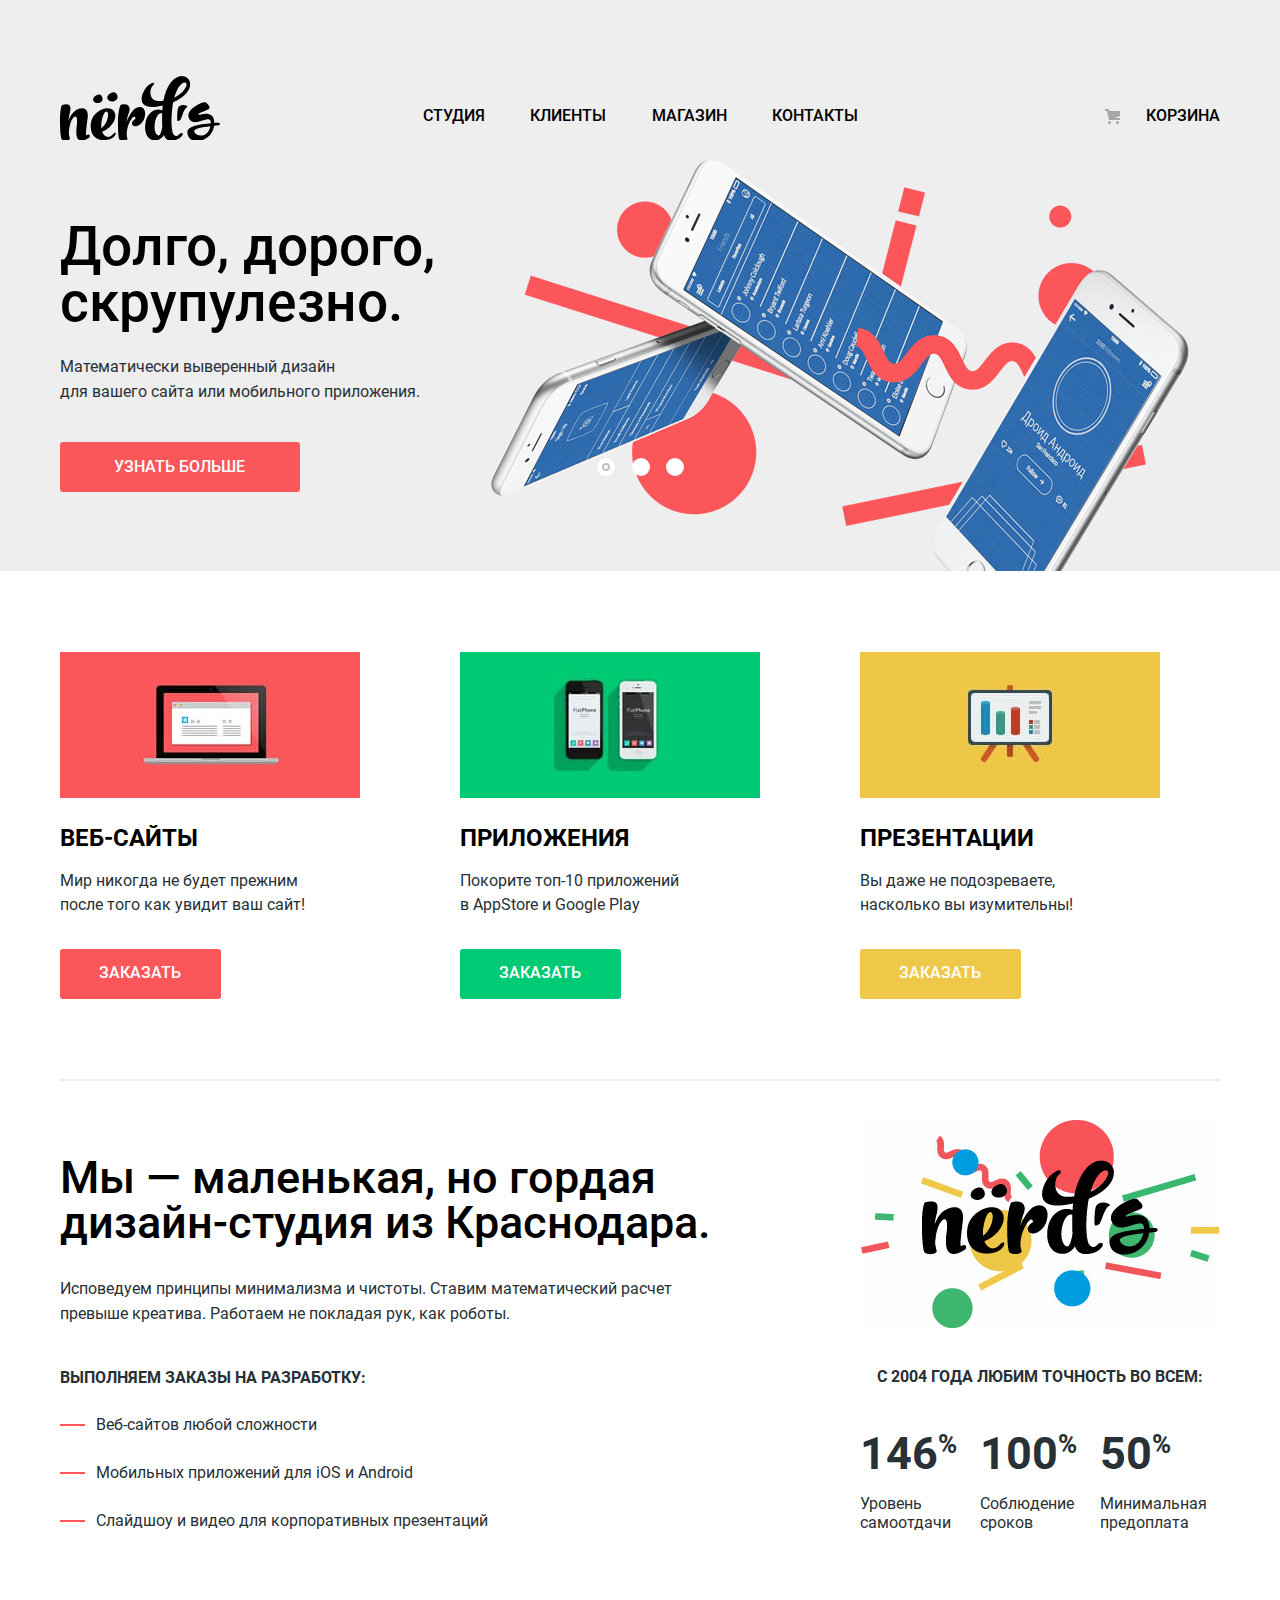
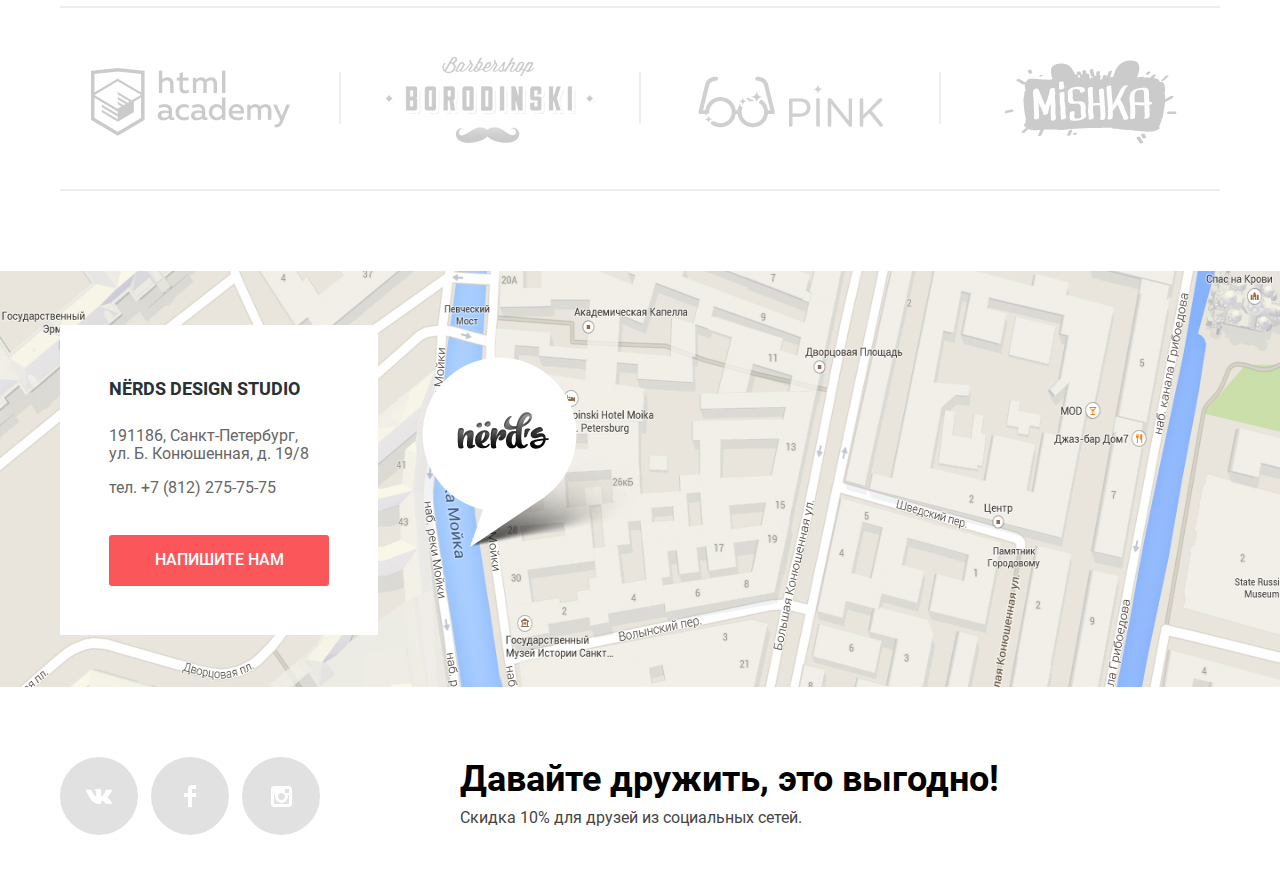
==== commit 2a9a5f06: "Финальные правки v2.0" ====
--- a/index.html
+++ b/index.html
@@ -4,7 +4,7 @@
 <head>
   <meta charset="utf-8">
   <title>HTML Academy: Нёрдс</title>
-  <link href="css/normalize.css" rel="stylesheet">
+  <link href="css/normalize-minimize.css" rel="stylesheet">
   <link href="css/style-minimize.css" rel="stylesheet">
 </head>
 
@@ -12,7 +12,7 @@
   <header class="main-header">
     <nav class="main-header__nav">
       <a class="main-header__logo main-header__logo--current">
-        <img src="img/nerds-logo.svg" width="160" height="65" alt="Логотип нердс">
+        <img src="img/nerds-logo.svg" width="160" height="65" alt="Логотип студии Нёрдс">
       </a>
       <ul class="main-nav">
         <li class="main-nav__item"><a class="main-nav__link" href="#">Студия</a></li>
@@ -97,7 +97,7 @@
       </section>
       <section class="features">
         <h2 class="visually-hidden">Преимущества</h2>
-        <img class="features__img" src="img/nerds-illustration.png" width="360" height="208" alt="">
+        <img class="features__img" src="img/nerds-illustration.png" width="360" height="208" alt="Логотип студии Нёрдс">
         <p class="features__title">С 2004 года любим точность во всем:</p>
         <ul class="features__list">
           <li class="features__list__item">
@@ -130,7 +130,7 @@
   <footer class="main-footer">
     <section class="contacts">
       <h2 class="visually-hidden">Контакты</h2>
-      <img class="contacts__reserve-map" src="img/map_bg.png" width="1440" height="416" alt="Адрес офиса:г. Санкт-Петербург, ул. Б. Конюшенная, д. 19/8">
+      <img class="contacts__reserve-map" src="img/map-bg.png" width="1440" height="416" alt="Адрес офиса:г. Санкт-Петербург, ул. Б. Конюшенная, д. 19/8">
       <img class="contacts__map-marker" src="img/map-marker.png" width="231" height="190" alt="Местоположение офиса на карте">
       <div class="contacts__map" id="map">
         <!-- map -->
--- a/css/style-minimize.css
+++ b/css/style-minimize.css
@@ -1 +1 @@
-@font-face{font-family:'Roboto';font-style:normal;font-weight:400;src:local('Roboto Regular'),local('Roboto-Regular'),url(../fonts/roboto.woff2) format('woff2'),url(../fonts/roboto.woff) format('woff')}@font-face{font-family:'Roboto';font-style:normal;font-weight:500;src:local('Roboto Medium'),local('Roboto-Medium'),url(../fonts/robotomedium.woff2) format('woff2'),url(../fonts/robotomedium.woff) format('woff')}@font-face{font-family:'Roboto';font-style:normal;font-weight:700;src:local('Roboto Bold'),local('Roboto-Bold'),url(../fonts/robotobold.woff2) format('woff2'),url(../fonts/robotobold.woff) format('woff')}:root{--black:#000;--regular-text:#283136;--pagination-active:#d5d5d5;--pagination-hover:#dfdfdf;--pagination-shadow:rgba(0,1,1,.1);--pagination-border:#dbdbdb;--bg-grey:#eee;--social-links:#e1e1e1;--white:#fff;--white-transparent:rgba(255,255,255,.3);--btn:#fb565a;--btn-focus:#e74246;--btn-active:#Dd373b;--btn-app:#00Ca74;--btn-app-focus:#00bc6c;--btn-app-active:#00aa62;--btn-pres:#efc849;--btn-pres-focus:#eab534;--btn-pres-active:#e5a722;--scale:#d7dcdf;--toggle:#ababab;--product-border:#4d4d4d;--product-transparent:rgba(77,77,77,.1);--contacts-text:#666;--social-offer:#444;--shadow-button:rgba(0,1,1,.1);--shadow-range:rgba(0,0,0,.15);--shadow-feedback:rgba(0,1,1,.75);--shadow-product:rgba(0,1,1,.25);--border-feedback:#d7dcde;--border-carousel-controls:#c1c1c1;--outline:#5e9ed6;--overlay:rgba(0,0,0,.4)}body{margin:0;padding:0;margin-bottom:40px;font-family:'Roboto',Arial,sans-serif;font-size:16px;line-height:24px;font-weight:400;color:var(--regular-text);background-color:var(--white);background-position:top center}a{text-decoration:none}img{max-width:100%;height:auto}.page{height:100%}.page-body{min-height:100%;display:grid;grid-template-rows:-webkit-min-content 1fr -webkit-min-content;grid-template-rows:min-content 1fr min-content;align-content:start}.page-body__title-wrapper{padding-top:78px;padding-bottom:108px}.page-body__title{margin:0;font-size:55px;font-weight:700;line-height:55px;text-align:center}.container{width:1160px;margin:0 auto;padding:0 10px}.visually-hidden{position:absolute;width:1px;height:1px;margin:-1px;border:0;padding:0;white-space:nowrap;-webkit-clip-path:inset(100%);clip-path:inset(100%);clip:rect(0 0 0 0);overflow:hidden}.button{margin:0;padding:15px 40px 16px 39px;font:inherit;font-weight:500;line-height:18px;text-align:center;color:var(--white);text-transform:uppercase;background-color:var(--btn);border-radius:3px}.button:hover,.button:focus{background-color:var(--btn-focus)}.button:active{color:var(--white-transparent);background-color:var(--btn-active);box-shadow:inset 0 3px 0 0 var(--pagination-shadow)}.main-header{margin-bottom:81px;padding-top:75px;background-color:var(--bg-grey)}.main-header__nav{display:grid;grid-template-columns:-webkit-min-content 1fr -webkit-min-content;grid-template-columns:min-content 1fr min-content;width:1160px;margin:0 auto;padding:0 10px}.main-header__logo{width:160px;height:65px}.main-header__logo:active{opacity:.3}.main-header__logo--current:active{opacity:1}.main-nav{display:flex;flex-wrap:wrap;justify-self:center;justify-content:space-between;align-items:center;width:440px;margin:0;padding:0;padding-top:17px;padding-right:60px;color:var(--black);list-style:none}.main-nav__link{padding:0 2px;font-weight:500;font-size:16px;line-height:30px;color:var(--black);text-transform:uppercase}.main-nav__link:hover,.main-nav__link:focus,.product-sample__title--link:hover,.product-sample__title--link:focus{color:var(--btn)}.main-nav__link:active,.product-sample__title--link:active{color:var(--black);opacity:.3}.main-nav__link--current{position:relative}.main-nav__link--current:hover,.main-nav__link--current:focus,.main-nav__link--current:active{color:var(--black);opacity:1;cursor:pointer}.main-nav__link--current::after{content:"";position:absolute;left:0;bottom:-20px;width:100%;border-bottom:2px solid var(--btn)}.main-nav__user-cart{position:relative;justify-self:flex-end;align-self:center;padding-left:25px;padding-top:17px}.main-nav__user-cart::before{content:"";position:absolute;left:-15px;top:25px;width:15px;height:15px;background-image:url(../img/cart-icon.svg);background-repeat:no-repeat}.carousel{position:relative;width:1160px;min-height:431px;background-color:var(--bg-grey)}.carousel__slide{display:none;width:100%;min-height:431px;background-position:397px 1px;background-repeat:no-repeat}.carousel__slide--active{display:block}.carousel__slide-content{width:520px;padding-top:50px}.carousel__slide-title{margin:28px 0 24px;font-size:55px;font-weight:500;line-height:56px;color:var(--black)}.carousel__slide-text{max-width:370px;margin-bottom:51px;line-height:25px}.carousel__slide-1{background-image:url(../img/nerds-index-slide1.png)}.carousel__slide-2{background-image:url(../img/nerds-index-slide2.png)}.carousel__slide-3{background-image:url(../img/nerds-index-slide3.png)}.button--carousel{padding:16px 55px 15px 54px}.carousel__controls{position:absolute;display:flex;justify-content:space-evenly;align-items:center;bottom:22%;left:45%;min-width:119px;min-height:18px;text-align:center}.carousel__controls-button{position:relative;padding-right:6px;width:18px;height:18px;background-color:var(--white);border:0;border-radius:50%;cursor:pointer}.carousel__controls-button:last-child{margin-right:0}.carousel__controls-button--active{outline:none}.carousel__controls-button--active::after{content:"";position:absolute;top:5px;left:5px;width:4px;height:4px;border:2px solid var(--border-carousel-controls);border-radius:50%}.carousel__controls-button::-moz-focus-inner{border:0;padding:0}.works{margin-bottom:39px}.works__list{display:grid;grid-template-columns:repeat(3,300px);-moz-column-gap:100px;column-gap:100px;justify-content:start;margin:0;padding:0;padding-bottom:90px;list-style:none;border-bottom:2px solid var(--bg-grey)}.works__list-title{max-width:300px;margin:0;padding:18px 0 16px;font-size:24px;font-weight:700;line-height:30px;color:var(--black);text-transform:uppercase}.works__list-text{max-width:260px;margin:0;margin-bottom:45px;padding:0}.button--app{background-color:var(--btn-app)}.button--app:hover,.button--app:focus{background-color:var(--btn-app-focus)}.button--app:active{color:var(--white-transparent);background-color:var(--btn-app-active)}.button--presentation{background-color:var(--btn-pres)}.button--presentation:hover,.button--presentation:focus{background-color:var(--btn-pres-focus)}.button--presentation:active{color:var(--white-transparent);background-color:var(--btn-pres-active)}.content-wrapper{display:grid;grid-template-columns:2fr 1fr;margin-bottom:50px;padding-bottom:49px;border-bottom:2px solid var(--bg-grey)}.description{display:flex;flex-wrap:wrap;align-content:flex-start;width:660px}.description__title{margin:0;margin-bottom:26px;padding:0;padding-top:38px;font-size:45px;font-weight:500;line-height:45px;color:var(--black)}.description__text{margin:0;margin-bottom:40px;padding-top:5px;line-height:25px}.description__list-title{align-self:center;margin:0;margin-bottom:23px;padding:0;font-size:16px;font-weight:700;text-transform:uppercase}.description__list{align-self:center;margin:0;padding:0;list-style:none}.description__list-item{position:relative;margin-bottom:24px;padding-left:36px}.description__list-item::before{content:"";position:absolute;top:11px;left:0;width:25px;height:2px;background-color:var(--btn)}.features{margin-left:auto;padding-top:3px;width:360px}.features__title{margin:0;padding:0;padding-top:30px;padding-left:17px;font-weight:700;text-transform:uppercase}.features__list{display:grid;grid-template-columns:repeat(3,120px);justify-items:start;padding-left:0;list-style:none}.features__list__grade{margin:0;padding-top:35px;padding-bottom:14px;font:var(--black);font-size:45px;font-weight:700}.features__list__grade--percents{font-size:26px;line-height:40px;top:-.6em}.features__text{margin:0;padding:0;font-size:16px;font-weight:400;line-height:19px}.partners{margin-bottom:80px;padding-bottom:33px;border-bottom:2px solid var(--bg-grey)}.partners__list{display:flex;flex-wrap:wrap;flex-direction:row;justify-content:space-between;align-items:center;margin:0;padding-right:24px;padding-left:26px;list-style:none}.partners__link{opacity:.2}.partners__link:hover,.partners__link:focus{opacity:1}.partners__link:active{opacity:.1}.partners__list-item{position:relative;display:inline-flex;justify-content:center;align-items:center;min-width:209px;min-height:97px}.partners__list-item::after{content:"";position:absolute;top:15%;right:-22%;width:2px;height:52px;background-color:var(--bg-grey)}.partners__list-item:nth-child(4n)::after{content:none}.page-catalog{margin-top:-25px;display:grid;grid-template-columns:260px 1fr;align-content:start}.catalog{justify-self:end;width:760px;padding-bottom:60px}.catalog__title-wrapper{display:flex;justify-content:space-between;margin-bottom:54px;padding-top:6px}.catalog__title{margin:0;width:360px;font-size:18px;font-weight:700;line-height:18px;color:var(--black);text-transform:uppercase}.catalog__sort-wrapper{display:flex;align-items:center;justify-content:space-between;width:360px}.catalog__sort-list{display:flex;flex-wrap:wrap;margin:0;padding-left:0;padding-right:10px;list-style:none}.catalog__sort-item{padding-right:25px;font-size:14px;line-height:18px;text-transform:uppercase;opacity:.3;cursor:default}.catalog__sort-button{width:16px;height:16px;background-color:transparent;background-repeat:no-repeat;background-position:center;border:0;opacity:.2}.catalog__sort-button--decrease{background-image:url(../img/icon-down-dir.png)}.catalog__sort-button--increase{background-image:url(../img/icon-up-dir.svg)}.catalog__sort-button:hover,.catalog__sort-item:hover,.catalog__sort-button:focus,.catalog__sort-item:focus{opacity:.6}.catalog__sort-button:active,.catalog__sort-button--active,.catalog__sort-button--active:hover,.catalog__sort-button--active:focus,.catalog__sort-item:active,.catalog__sort-item--active,.catalog__sort-item--active:hover,.catalog__sort-item--active:focus{opacity:1}.catalog__list{display:flex;flex-wrap:wrap;justify-content:space-between;margin:0;padding-left:0;padding-bottom:21px;list-style:none}.product-sample{position:relative;width:360px;height:578px;margin-bottom:33px;border-top:40px solid var(--product-transparent);border-radius:3px}.product-sample::before{content:"";position:absolute;top:-27px;left:16px;width:14px;height:14px;background-color:var(--white);border-radius:50%;box-shadow:23px 0 0 var(--white),46px 0 0 var(--white)}.product-sample:hover,.product-sample:focus{border-top-color:var(--product-border);box-shadow:0 6px 15px var(--shadow-product)}.product-sample__img{width:360px;height:576px;padding:0;border-bottom:1px solid var(--bg-grey);border-radius:0 0 3px 3px}.product-sample__description{position:absolute;left:0;right:0;bottom:0;min-height:161px;padding:26px 52px 42px;text-align:center;background-color:var(--bg-grey);border-radius:0 0 3px 3px;opacity:0}.product-sample:hover .product-sample__description,.product-sample:focus .product-sample__description{opacity:1}.product-sample__title{margin:0;margin-bottom:10px}.product-sample__title--link{font-size:18px;font-weight:700;line-height:30px;color:var(--black);text-transform:uppercase}.product-sample__text{margin:0;margin-bottom:48px;max-height:380px;font-weight:400;line-height:18px;color:var(--contacts-text)}.product-sample__button{margin-top:32px;padding:16px 73px 15px}.form-filters{width:260px}.form-filters__fieldset{display:flex;flex-direction:column;margin:0;margin-bottom:25px;padding:0;border:0}.form-filters__price{margin-bottom:55px}.form-filters__grid-type{min-height:160px}.form-filters__features{min-height:240px;margin-bottom:30px}.form-filters__legend{margin-bottom:16px;font-size:18px;font-weight:700;line-height:30px;text-transform:uppercase}.range-filter{width:260px;margin-top:30px}.range-controls{position:relative;height:41px;margin-bottom:13px;padding-top:40px;padding-right:20px;padding-left:20px;background-color:var(--bg-grey);border-radius:5px}.range-controls .scale{height:2px;background:var(--scale)}.range-controls .bar{width:70%;height:2px;background:var(--btn-app)}.range-controls .toggle{position:absolute;top:31px;left:0;width:4px;height:4px;padding:0;border:8px solid var(--white);background-color:var(--toggle);border-radius:50%;box-shadow:0 2px 1px 0 var(--shadow-range);cursor:pointer}.range-controls .toggle-min{left:18px}.range-controls .toggle-max{left:160px}.price-controls{display:flex;justify-content:space-between}.range-filter-price{width:60px;margin-left:10px;padding:10px;text-align:center;background-color:var(--bg-grey);border:none;border-radius:5px;-moz-appearance:textfield}.range-filter-price::-webkit-outer-spin-button,.range-filter-price::-webkit-inner-spin-button{-webkit-appearance:none;margin:0}.min-price,.max-price{text-transform:uppercase}.form-filters__label{position:relative;margin-bottom:20px;padding-left:20px;line-height:20px}.form-filters__text{margin-left:16px}.form-filters__label .form-filters__text::before,.form-filters__label .form-filters__text::after{position:absolute;content:"";left:-10px;top:-2px;margin-left:10px;background-repeat:no-repeat;opacity:.3}.form-filters__label-radio .form-filters__text::before{width:25px;height:25px;background-image:url(../img/radio-off.svg)}.form-filters__label-radio .form-filters__text::after{width:25px;height:25px;background-image:url(../img/radio-on.svg);opacity:0}.form-filters__label-checkbox .form-filters__text::before{width:23px;height:23px;background-image:url(../img/checkbox-off.svg)}.form-filters__label-checkbox .form-filters__text::after{width:25px;height:23px;background-image:url(../img/checkbox-on.svg);opacity:0}.form-filters__radio:checked+.form-filters__text::after,.form-filters__checkbox:checked+.form-filters__text::after{opacity:.3}.form-filters__radio:checked+.form-filters__text::before,.form-filters__checkbox:checked+.form-filters__text::before,.form-filters__radio:checked:hover+.form-filters__text::before,.form-filters__checkbox:checked:hover+.form-filters__text::before,.form-filters__radio:checked:disabled+.form-filters__text::before,.form-filters__checkbox:checked:disabled+.form-filters__text::before,.form-filters__radio:disabled+.form-filters__text::after,.form-filters__checkbox:disabled+.form-filters__text::after,.form-filters__radio:checked:focus+.form-filters__text::before,.form-filters__checkbox:checked:focus+.form-filters__text::before,.form-filters__checkbox:focus+.form-filters__text::after{opacity:0}.form-filters__radio:checked:hover+.form-filters__text::after,.form-filters__checkbox:checked:hover+.form-filters__text::after,.form-filters__label:hover .form-filters__text::before,.form-filters__radio:focus+.form-filters__text::before,.form-filters__checkbox:focus+.form-filters__text::before,.form-filters__radio:focus+.form-filters__text::after,.form-filters__checkbox:checked:focus+.form-filters__text::after{opacity:1}.form-filters__radio:disabled+.form-filters__text::before,.form-filters__checkbox:disabled+.form-filters__text::before,.form-filters__radio:checked:disabled+.form-filters__text::after,.form-filters__checkbox:checked:disabled+.form-filters__text::after{opacity:.1}.form-filters__radio:focus+.form-filters__text,.form-filters__checkbox:focus+.form-filters__text{outline:thin dotted;outline:5px auto -webkit-focus-ring-color}.form-filters__button{width:260px;color:var(--black);background-color:var(--bg-grey);border:0}.form-filters__button:hover,.pagination-button:hover,.form-filters__button:focus,.pagination-button:focus{background-color:var(--pagination-hover)}.form-filters__button:active,.pagination-button:active{color:rgba(var(--black),.3);background-color:var(--pagination-active)}.pagination{display:flex;flex-direction:row;align-self:center}.pagination-button{align-self:center;width:50px;height:50px;margin-right:11px;line-height:50px;color:var(--black);text-align:center;text-transform:uppercase;background-color:var(--bg-grey);border-radius:3px}.pagination-button__next{min-width:260px}.pagination-button--current,.pagination-button--current:hover,.pagination-button--current:active{background-color:var(--white);box-shadow:inset 0 0 0 3px var(--pagination-border)}.main-footer{display:grid;grid-template-rows:2fr -webkit-min-content;grid-template-rows:2fr min-content;padding-bottom:30px}.contacts{position:relative;width:100%;height:416px;margin-bottom:70px}.contacts__reserve-map{z-index:-1;position:relative;display:block;margin-left:auto;margin-right:auto;min-height:416px}.contacts__map{position:absolute;top:0;min-width:1160px;width:100%;height:100%}.contacts__map-marker{position:absolute;bottom:140px;right:627px;max-width:100%;height:auto}.contacts__wrapper{position:absolute;top:0;left:auto;z-index:10;display:flex;flex-direction:column;justify-content:space-between;margin:0;margin-top:54px;padding:49px;width:220px;min-height:212px;background-color:var(--white)}.contacts__title{margin:0;margin-bottom:4px;padding-bottom:4px;font-size:18px;font-weight:700;line-height:30px;text-transform:uppercase}.contacts__text{margin:0;line-height:18px;color:var(--contacts-text)}.contacts__phone{color:var(--contacts-text)}.contacts-phone:visited{color:var(--contacts-text)}.contacts__button{margin-top:23px;padding:16px 44px 16px 45px}.social{display:grid;grid-template-columns:1fr 2fr}.social__links{display:flex;flex-wrap:wrap;width:360px;margin:0;padding-left:0;list-style:none}.social__links-item{margin-right:13px}.social__links-link:focus,.social__links-link:hover{background-color:var(--btn-focus)}.social__links-link:active{background-color:var(--btn-active);box-shadow:inset 0 3px 0 var(--shadow-button)}.social__links-link{display:flex;justify-content:center;align-items:center;width:78px;height:78px;color:var(--white);background-color:var(--social-links);border-radius:50%}.social__links-link:active .social__links-icon{opacity:.3}.social__links-link--vk{background-image:url(../img/vk-icon.png)}.social__links-link--fb{background-image:url(../img/fb-icon.png)}.social__links-link--insta{background-image:url(../img/insta-icon.png)}.social__offer{width:760px;padding-left:20px}.social__offer-title{margin-top:4px;margin-bottom:10px;font-size:36px;font-weight:700;line-height:36px;color:var(--black)}.social__offer-text{margin-top:4px;margin-bottom:10px;font-size:16px;line-height:22px;color:var(--social-offer)}.feedback__overlay{position:fixed;z-index:20;display:flex;justify-content:center;align-items:center;width:100%;height:100%;top:0;left:0;right:0;bottom:0;background-color:var(--overlay);opacity:0;visibility:hidden;transition:all 0.8s ease 0s}.feedback{z-index:30;display:block;position:fixed;top:0;width:960px;min-height:590px;background-color:var(--white);box-shadow:0 20px 40px var(--shadow-feedback);opacity:0;transition:all 0.8s ease 0s;transform:perspective(600px) translate(0,-100%) rotateX(45deg)}.feedback--active{opacity:1;visibility:visible}.feedback--active .feedback{opacity:1;transform:perspective(600px) translate(0,20%) rotateX(0);transition:all 0.8s ease 0s}.feedback__wrapper{width:760px;min-height:353px;padding-top:63px;padding-right:100px;padding-left:100px}.feedback__title{margin:0;margin-bottom:36px;width:100%;font-size:45px;font-weight:700;line-height:53px}.feedback__form{display:flex;flex-direction:row;flex-wrap:wrap;justify-content:space-between}.feedback__label{margin-bottom:35px;font-size:16px;font-weight:700;line-height:18px}.feedback__text{display:block;margin-top:9px;padding:13px 15px;width:326px;border:2px solid var(--black);border-radius:3px;opacity:.2}.feedback__text:hover{opacity:.4}.feedback__text:focus{opacity:1}.feedback__textarea{display:block;width:728px;min-height:82px;margin-bottom:13px;padding:16px}.button--feedback{display:block;align-self:flex-end;width:260px;padding-top:16px;border:0}.feedback__close{position:absolute;top:80px;right:90px;width:21px;height:21px;background-color:transparent;background-image:url(../img/close-cross.svg);border:0;opacity:.3}.feedback__close:hover{opacity:1}.feedback__text--error{border-color:var(--btn-focus);opacity:1}.feedback-error{-webkit-animation:shake 0.6s;animation:shake 0.6s}.feedback__close:active{opacity:.1}@-webkit-keyframes shake{0%,100%{transform:translateX(0)}10%,30%,50%,70%,90%{transform:translateX(-10px)}20%,40%,60%,80%{transform:translateX(10px)}}
+@font-face{font-family:"Roboto";font-style:normal;font-weight:400;src:local("Roboto Regular"),local("Roboto-Regular"),url(../fonts/roboto.woff2) format("woff2"),url(../fonts/roboto.woff) format("woff")}@font-face{font-family:"Roboto";font-style:normal;font-weight:500;src:local("Roboto Medium"),local("Roboto-Medium"),url(../fonts/robotomedium.woff2) format("woff2"),url(../fonts/robotomedium.woff) format("woff")}@font-face{font-family:"Roboto";font-style:normal;font-weight:700;src:local("Roboto Bold"),local("Roboto-Bold"),url(../fonts/robotobold.woff2) format("woff2"),url(../fonts/robotobold.woff) format("woff")}:root{--black:#000;--regular-text:#283136;--pagination-active:#d5d5d5;--pagination-hover:#dfdfdf;--pagination-shadow:rgba(0,1,1,.1);--pagination-border:#dbdbdb;--bg-grey:#eee;--social-links:#e1e1e1;--white:#fff;--white-transparent:rgba(255,255,255,.3);--btn:#fb565a;--btn-focus:#e74246;--btn-active:#Dd373b;--btn-app:#00Ca74;--btn-app-focus:#00bc6c;--btn-app-active:#00aa62;--btn-pres:#efc849;--btn-pres-focus:#eab534;--btn-pres-active:#e5a722;--scale:#d7dcdf;--toggle:#ababab;--product-border:#4d4d4d;--product-transparent:rgba(77,77,77,.1);--contacts-text:#666;--social-offer:#444;--shadow-button:rgba(0,1,1,.1);--shadow-range:rgba(0,0,0,.15);--shadow-feedback:rgba(0,1,1,.75);--shadow-product:rgba(0,1,1,.25);--border-feedback:#d7dcde;--border-carousel-controls:#c1c1c1;--outline:#5e9ed6;--overlay:rgba(0,0,0,.4)}body{margin:0;padding:0;margin-bottom:40px;font-family:"Roboto",Arial,sans-serif;font-size:16px;line-height:24px;font-weight:400;color:var(--regular-text);background-color:var(--white);background-position:top center}a{text-decoration:none}img{max-width:100%;height:auto}.page{height:100%}.page-body{min-height:100%;display:grid;grid-template-rows:-webkit-min-content 1fr -webkit-min-content;grid-template-rows:min-content 1fr min-content;align-content:start}.page-body__title-wrapper{padding-top:78px;padding-bottom:108px}.page-body__title{margin:0;font-size:55px;font-weight:700;line-height:55px;text-align:center}.container{width:1160px;margin:0 auto;padding:0 10px}.visually-hidden{position:absolute;width:1px;height:1px;margin:-1px;border:0;padding:0;white-space:nowrap;-webkit-clip-path:inset(100%);clip-path:inset(100%);clip:rect(0 0 0 0);overflow:hidden}.button{display:inline-block;margin:0;padding:15px 40px 16px 39px;min-height:19px;vertical-align:middle;font:inherit;font-weight:500;line-height:18px;text-align:center;color:var(--white);text-transform:uppercase;background-color:var(--btn);border-radius:3px}.button:hover,.button:focus{background-color:var(--btn-focus)}.button:active{color:var(--white-transparent);background-color:var(--btn-active);box-shadow:inset 0 3px 0 0 var(--pagination-shadow)}.main-header{margin-bottom:81px;padding-top:75px;background-color:var(--bg-grey)}.main-header__nav{display:grid;grid-template-columns:-webkit-min-content 1fr -webkit-min-content;grid-template-columns:min-content 1fr min-content;width:1160px;margin:0 auto;padding:0 10px}.main-header__logo{width:160px;height:65px}.main-header__logo:active{opacity:.3}.main-header__logo--current:active{opacity:1}.main-nav{display:flex;flex-wrap:wrap;justify-self:center;justify-content:space-between;align-items:center;width:440px;margin:0;padding:0;padding-top:17px;padding-right:40px;color:var(--black);list-style:none}.main-nav__link{padding:0 2px;font-weight:500;font-size:16px;line-height:30px;color:var(--black);text-transform:uppercase}.main-nav__link:hover,.main-nav__link:focus,.product-sample__title--link:hover,.product-sample__title--link:focus{color:var(--btn)}.main-nav__link:active,.product-sample__title--link:active{color:var(--black);opacity:.3}.main-nav__link--current{position:relative}.main-nav__link--current:hover,.main-nav__link--current:focus,.main-nav__link--current:active{color:var(--black);opacity:1;cursor:pointer}.main-nav__link--current::after{content:"";position:absolute;left:0;bottom:-21px;width:100%;border-bottom:2px solid var(--btn)}.main-nav__user-cart{position:relative;justify-self:flex-end;align-self:center;padding-top:17px;padding-left:45px;padding-right:0}.main-nav__user-cart::before{content:"";position:absolute;left:4px;top:25px;width:15px;height:15px;background-image:url(../img/cart-icon.svg);background-repeat:no-repeat}.carousel{position:relative;width:1160px;min-height:431px;background-color:var(--bg-grey)}.carousel__slide{display:none;width:100%;min-height:431px;background-position:397px 1px;background-repeat:no-repeat}.carousel__slide--active{display:block}.carousel__slide-content{width:520px;padding-top:50px}.carousel__slide-title{margin:28px 0 24px;font-size:55px;font-weight:500;line-height:56px;color:var(--black)}.carousel__slide-text{max-width:370px;margin-bottom:38px;line-height:25px}.carousel__slide-1{background-image:url(../img/nerds-index-slide1.png)}.carousel__slide-2{background-image:url(../img/nerds-index-slide2.png)}.carousel__slide-3{background-image:url(../img/nerds-index-slide3.png)}.button--carousel{padding:16px 55px 15px 54px}.carousel__controls{position:absolute;display:flex;justify-content:space-evenly;align-items:center;bottom:22%;left:45%;min-width:119px;min-height:18px;text-align:center}.carousel__controls-button{position:relative;padding-right:6px;width:18px;height:18px;background-color:var(--white);border:0;border-radius:50%;cursor:pointer}.carousel__controls-button:last-child{margin-right:0}.carousel__controls-button,.carousel__controls-button--active{outline:none}.carousel__controls-button:focus{outline:thin dotted;outline:5px auto -webkit-focus-ring-color}.carousel__controls-button--active::after{content:"";position:absolute;top:5px;left:5px;width:4px;height:4px;border:2px solid var(--border-carousel-controls);border-radius:50%}.carousel__controls-button::-moz-focus-inner{border:0;padding:0}.works{margin-bottom:36px}.works__list{display:grid;grid-template-columns:repeat(3,300px);-moz-column-gap:100px;column-gap:100px;justify-content:start;margin:0;padding:0;padding-bottom:40px;list-style:none;border-bottom:2px solid var(--bg-grey)}.works__list-item{padding-bottom:40px}.works__list-title{max-width:300px;margin:0;padding:18px 0 16px;font-size:24px;font-weight:700;line-height:30px;color:var(--black);text-transform:uppercase}.works__list-text{max-width:260px;margin:0;margin-bottom:32px;padding:0}.button--app{background-color:var(--btn-app)}.button--app:hover,.button--app:focus{background-color:var(--btn-app-focus)}.button--app:active{color:var(--white-transparent);background-color:var(--btn-app-active)}.button--presentation{background-color:var(--btn-pres)}.button--presentation:hover,.button--presentation:focus{background-color:var(--btn-pres-focus)}.button--presentation:active{color:var(--white-transparent);background-color:var(--btn-pres-active)}.content-wrapper{display:grid;grid-template-columns:2fr 1fr;margin-bottom:49px;padding-bottom:49px;border-bottom:2px solid var(--bg-grey)}.description{display:flex;flex-wrap:wrap;align-content:flex-start;width:660px}.description__title{margin:0;margin-bottom:26px;padding:0;padding-top:38px;font-size:45px;font-weight:500;line-height:45px;color:var(--black)}.description__text{margin:0;margin-bottom:40px;padding-top:5px;line-height:25px}.description__list-title{align-self:center;margin:0;margin-bottom:23px;padding:0;font-size:16px;font-weight:700;text-transform:uppercase}.description__list{align-self:center;margin:0;padding:0;list-style:none}.description__list-item{position:relative;margin-bottom:24px;padding-left:36px}.description__list-item::before{content:"";position:absolute;top:11px;left:0;width:25px;height:2px;background-color:var(--btn)}.features{margin-left:auto;padding-top:3px;width:360px}.features__title{margin:0;padding:0;padding-top:30px;padding-left:17px;font-weight:700;text-transform:uppercase}.features__list{display:grid;grid-template-columns:repeat(3,120px);justify-items:start;padding-left:0;list-style:none}.features__list__grade{margin:0;padding-top:35px;padding-bottom:14px;font:var(--black);font-size:45px;font-weight:700}.features__list__grade--percents{font-size:26px;line-height:40px;top:-.6em}.features__text{margin:0;padding:0;font-size:16px;font-weight:400;line-height:19px}.partners{margin-bottom:80px;padding-bottom:35px;border-bottom:2px solid var(--bg-grey)}.partners__list{margin:0;padding:0;display:flex;flex-wrap:wrap;list-style:none}.partners__link{align-self:center;opacity:.2}.partners__link:hover,.partners__link:focus{opacity:1}.partners__link:active{opacity:.1}.partners__list-item{position:relative;display:flex;justify-content:center;min-width:260px;padding-right:40px}.partners__list-item::after{content:"";position:absolute;top:15%;right:19px;width:2px;height:52px;background-color:var(--bg-grey)}.partners__list-item:nth-child(4n){padding-right:0}.partners__list-item:nth-child(4n)::after{content:none}.page-catalog{margin-top:-25px;display:grid;grid-template-columns:260px 1fr;align-content:start}.catalog{justify-self:end;width:760px;padding-bottom:50px}.catalog__title-wrapper{display:flex;justify-content:space-between;margin-bottom:54px;padding-top:6px}.catalog__title{margin:0;width:360px;font-size:18px;font-weight:700;line-height:18px;color:var(--black);text-transform:uppercase}.catalog__sort-wrapper{display:flex;align-items:center;justify-content:space-between;width:360px}.catalog__sort-list{display:flex;flex-wrap:wrap;margin:0;padding-left:0;padding-right:10px;list-style:none}.catalog__sort-item{padding-right:25px;font-size:14px;line-height:18px;text-transform:uppercase;opacity:.3;cursor:default}.catalog__sort-link{color:inherit}.catalog__sort-button{width:16px;height:16px;background-color:transparent;background-repeat:no-repeat;background-position:center;border:0;opacity:.2}.catalog__sort-button--decrease{background-image:url(../img/icon-down-dir.png)}.catalog__sort-button--increase{background-image:url(../img/icon-up-dir.svg)}.catalog__sort-button--active,.catalog__sort-item--active .catalog__sort-link{cursor:default}.catalog__sort-button:hover,.catalog__sort-item:hover,.catalog__sort-button:focus,.catalog__sort-item:focus-within{opacity:.6}.catalog__sort-button:active,.catalog__sort-button--active,.catalog__sort-button--active:hover,.catalog__sort-button--active:focus,.catalog__sort-item:active,.catalog__sort-item--active,.catalog__sort-item--active:hover,.catalog__sort-item--active:focus,.catalog__sort-item--active:focus-within{opacity:1}.catalog__list{display:flex;flex-wrap:wrap;justify-content:space-between;margin:0;padding-left:0;padding-bottom:21px;list-style:none}.product-sample{position:relative;width:360px;height:578px;margin-bottom:33px;border-top:40px solid var(--product-transparent);border-radius:3px}.product-sample::before{content:"";position:absolute;top:-27px;left:16px;width:14px;height:14px;background-color:var(--white);border-radius:50%;box-shadow:23px 0 0 var(--white),46px 0 0 var(--white)}.product-sample:hover,.product-sample:focus,.product-sample:focus-within .product-sample__description{border-top-color:var(--product-border);box-shadow:0 6px 15px var(--shadow-product)}.product-sample__img{width:360px;height:576px;padding:0;border-bottom:1px solid var(--bg-grey);border-radius:0 0 3px 3px}.product-sample__description{position:absolute;left:0;right:0;bottom:0;min-height:161px;padding:26px 52px 42px;text-align:center;background-color:var(--bg-grey);border-radius:0 0 3px 3px;opacity:0}.product-sample:hover .product-sample__description,.product-sample:focus .product-sample__description,.product-sample:focus-within .product-sample__description{opacity:1}.product-sample__title{margin:0;margin-bottom:10px}.product-sample__title--link{font-size:18px;font-weight:700;line-height:30px;color:var(--black);text-transform:uppercase}.product-sample__text{margin:0;margin-bottom:35px;min-height:35px;font-weight:400;line-height:18px;color:var(--contacts-text)}.product-sample__button{padding:16px 73px 15px}.form-filters{width:260px}.form-filters__fieldset{display:flex;flex-direction:column;margin:0;margin-bottom:25px;padding:0;border:0}.form-filters__price{margin-bottom:55px}.form-filters__grid-type{min-height:160px}.form-filters__features{min-height:240px;margin-bottom:30px}.form-filters__legend{margin-bottom:16px;font-size:18px;font-weight:700;line-height:30px;text-transform:uppercase}.range-filter{width:260px;margin-top:30px}.range-controls{position:relative;height:41px;margin-bottom:13px;padding-top:40px;padding-right:20px;padding-left:20px;background-color:var(--bg-grey);border-radius:5px}.range-controls .scale{height:2px;background:var(--scale)}.range-controls .bar{width:70%;height:2px;background:var(--btn-app)}.range-controls .toggle{position:absolute;top:31px;left:0;width:4px;height:4px;padding:0;border:8px solid var(--white);background-color:var(--toggle);border-radius:50%;box-shadow:0 2px 1px 0 var(--shadow-range);cursor:pointer}.range-controls .toggle-min{left:18px}.range-controls .toggle-max{left:160px}.price-controls{display:flex;justify-content:space-between}.range-filter-price{width:60px;margin-left:10px;padding:10px;text-align:center;background-color:var(--bg-grey);border:none;border-radius:5px}.min-price,.max-price{text-transform:uppercase}.form-filters__label{position:relative;margin-bottom:20px;padding-left:20px;line-height:20px}.form-filters__text{margin-left:16px}.form-filters__label .form-filters__text::before,.form-filters__label .form-filters__text::after{position:absolute;content:"";left:-10px;top:-2px;margin-left:10px;background-repeat:no-repeat;opacity:.3}.form-filters__label-radio .form-filters__text::before{width:25px;height:25px;background-image:url(../img/radio-off.svg)}.form-filters__label-radio .form-filters__text::after{width:25px;height:25px;background-image:url(../img/radio-on.svg);opacity:0}.form-filters__label-checkbox .form-filters__text::before{width:23px;height:23px;background-image:url(../img/checkbox-off.svg)}.form-filters__label-checkbox .form-filters__text::after{width:25px;height:23px;background-image:url(../img/checkbox-on.svg);opacity:0}.form-filters__radio:checked+.form-filters__text::after,.form-filters__checkbox:checked+.form-filters__text::after{opacity:.3}.form-filters__radio:checked+.form-filters__text::before,.form-filters__checkbox:checked+.form-filters__text::before,.form-filters__radio:checked:hover+.form-filters__text::before,.form-filters__checkbox:checked:hover+.form-filters__text::before,.form-filters__radio:checked:disabled+.form-filters__text::before,.form-filters__checkbox:checked:disabled+.form-filters__text::before,.form-filters__radio:disabled+.form-filters__text::after,.form-filters__checkbox:disabled+.form-filters__text::after,.form-filters__radio:checked:focus+.form-filters__text::before,.form-filters__checkbox:checked:focus+.form-filters__text::before,.form-filters__checkbox:focus+.form-filters__text::after{opacity:0}.form-filters__radio:checked:hover+.form-filters__text::after,.form-filters__checkbox:checked:hover+.form-filters__text::after,.form-filters__label:hover .form-filters__text::before,.form-filters__radio:focus+.form-filters__text::before,.form-filters__checkbox:focus+.form-filters__text::before,.form-filters__radio:focus+.form-filters__text::after,.form-filters__checkbox:checked:focus+.form-filters__text::after{opacity:1}.form-filters__radio:disabled+.form-filters__text::before,.form-filters__checkbox:disabled+.form-filters__text::before,.form-filters__radio:checked:disabled+.form-filters__text::after,.form-filters__checkbox:checked:disabled+.form-filters__text::after{opacity:.1}.form-filters__radio:focus+.form-filters__text,.form-filters__checkbox:focus+.form-filters__text{outline:thin dotted;outline:5px auto -webkit-focus-ring-color}.form-filters__button{width:260px;color:var(--black);background-color:var(--bg-grey);border:0}.form-filters__button:hover,.pagination-button:hover,.form-filters__button:focus,.pagination-button:focus{background-color:var(--pagination-hover)}.form-filters__button:active,.pagination-button:active{color:rgba(var(--black),.3);background-color:var(--pagination-active)}.pagination{display:flex;flex-wrap:wrap;flex-direction:row}.pagination-button{padding:15px 21px 16px;align-self:center;margin-right:10px;margin-bottom:10px;color:var(--black);text-align:center;text-transform:uppercase;background-color:var(--bg-grey);border-radius:3px}.pagination-button__next{min-width:218px}.pagination-button--current,.pagination-button--current:hover,.pagination-button--current:active{background-color:var(--white);box-shadow:inset 0 0 0 3px var(--pagination-border)}.main-footer{display:grid;grid-template-rows:2fr -webkit-min-content;grid-template-rows:2fr min-content;padding-bottom:30px}.contacts{position:relative;width:100%;height:416px;margin-bottom:70px}.contacts__reserve-map{z-index:-1;position:relative;display:block;margin-left:auto;margin-right:auto;min-height:416px}.contacts__map{position:absolute;top:0;min-width:1160px;width:100%;height:100%}.contacts__map-marker{position:absolute;bottom:140px;right:627px;max-width:100%;height:auto}.contacts__wrapper{position:absolute;top:0;left:auto;z-index:10;display:flex;flex-direction:column;justify-content:space-between;margin:0;margin-top:54px;padding:49px;width:220px;min-height:212px;background-color:var(--white)}.contacts__title{margin:0;margin-bottom:4px;padding-bottom:4px;font-size:18px;font-weight:700;line-height:30px;text-transform:uppercase}.contacts__text{margin:0;line-height:18px;color:var(--contacts-text)}.contacts__phone{color:var(--contacts-text)}.contacts-phone:visited{color:var(--contacts-text)}.contacts__button{margin-top:23px;padding:16px 44px 16px 45px}.social{display:grid;grid-template-columns:1fr 2fr}.social__links{display:flex;flex-wrap:wrap;width:360px;margin:0;padding-left:0;list-style:none}.social__links-item{margin-right:13px}.social__links-link:focus,.social__links-link:hover{background-color:var(--btn-focus)}.social__links-link:active{background-color:var(--btn-active);box-shadow:inset 0 3px 0 var(--shadow-button)}.social__links-link{display:flex;justify-content:center;align-items:center;width:78px;height:78px;color:var(--white);background-color:var(--social-links);border-radius:50%}.social__links-link:active .social__links-icon{opacity:.3}.social__links-link--vk{background-image:url(../img/vk-icon.png)}.social__links-link--fb{background-image:url(../img/fb-icon.png)}.social__links-link--insta{background-image:url(../img/insta-icon.png)}.social__offer{width:760px;padding-left:20px}.social__offer-title{margin-top:4px;margin-bottom:10px;font-size:36px;font-weight:700;line-height:36px;color:var(--black)}.social__offer-text{margin-top:4px;margin-bottom:10px;font-size:16px;line-height:22px;color:var(--social-offer)}.feedback__overlay{position:fixed;z-index:20;display:flex;justify-content:center;align-items:center;width:100%;height:100%;top:0;left:0;right:0;bottom:0;background-color:var(--overlay);opacity:0;visibility:hidden;transition:all 0.8s ease 0s}.feedback{z-index:30;display:block;position:fixed;top:50%;width:960px;min-height:590px;background-color:var(--white);box-shadow:0 20px 40px var(--shadow-feedback);opacity:0;transition:all 0.8s ease 0s;transform:perspective(600px) translate(0,-100%) rotateX(45deg)}.feedback--active{opacity:1;visibility:visible}.feedback--active .feedback{opacity:1;transform:perspective(600px) translate(0,-50%) rotateX(0);transition:all 0.8s ease 0s}.feedback__wrapper{width:760px;min-height:353px;padding:63px 100px 84px}.feedback__title{margin:0;margin-bottom:36px;width:100%;font-size:45px;font-weight:700;line-height:53px}.feedback__form{display:flex;flex-direction:row;flex-wrap:wrap;justify-content:space-between}.feedback__label{margin-bottom:35px;font-size:16px;font-weight:700;line-height:18px}.feedback__text{display:block;margin-top:9px;padding:13px 15px;width:326px;border:2px solid var(--black);border-radius:3px;opacity:.2;outline:none}.feedback__text:hover{opacity:.4}.feedback__text:focus{opacity:1}.feedback__textarea{display:block;width:728px;min-height:82px;margin-bottom:13px;padding:16px;resize:vertical}.button--feedback{display:block;align-self:flex-end;width:260px;padding-top:16px;border:0}.feedback__close{position:absolute;top:80px;right:90px;width:21px;height:21px;background-color:transparent;background-image:url(../img/close-cross.svg);border:0;opacity:.3}.feedback__close:hover{opacity:1}.feedback__text--error{border-color:var(--btn-focus);opacity:1}.feedback-error{-webkit-animation:shake 0.6s;animation:shake 0.6s}.feedback__close:active{opacity:.1}@-webkit-keyframes shake{0%,100%{transform:translateX(0)}10%,30%,50%,70%,90%{transform:translateX(-10px)}20%,40%,60%,80%{transform:translateX(10px)}}
